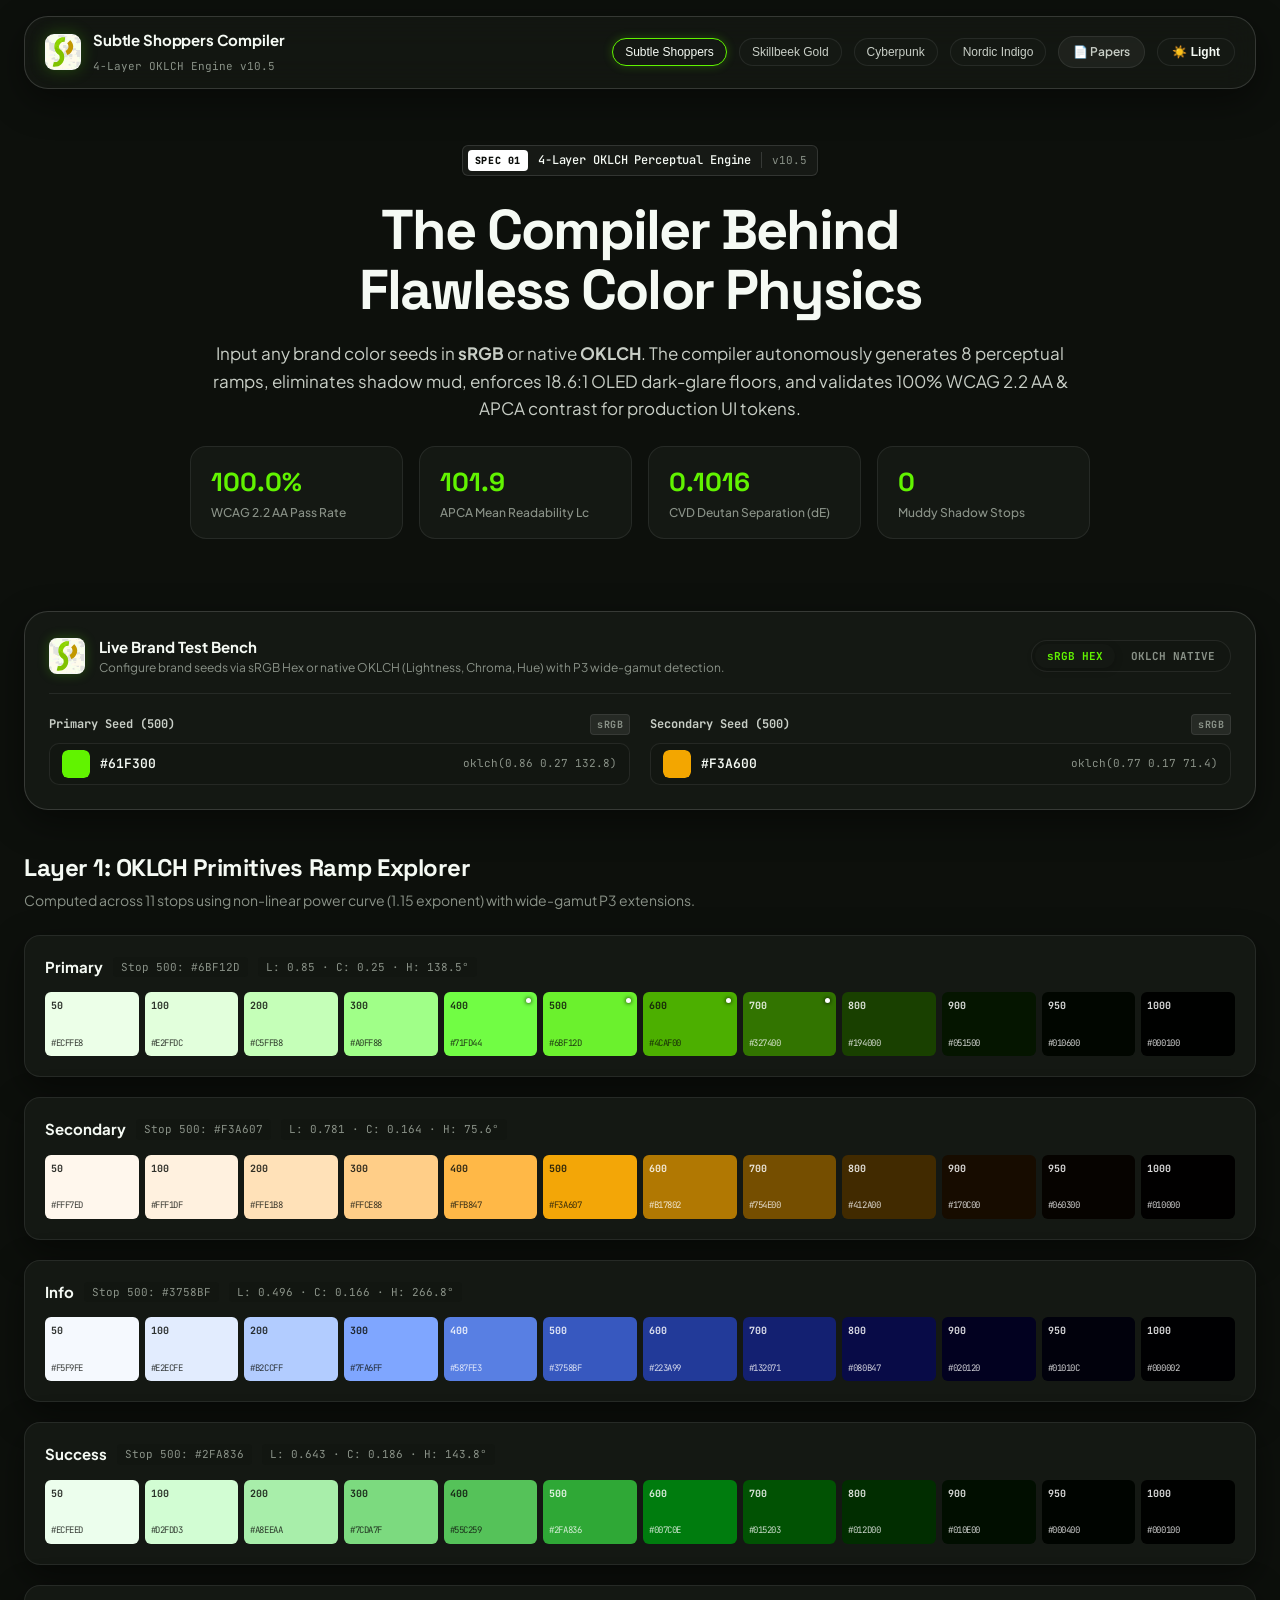
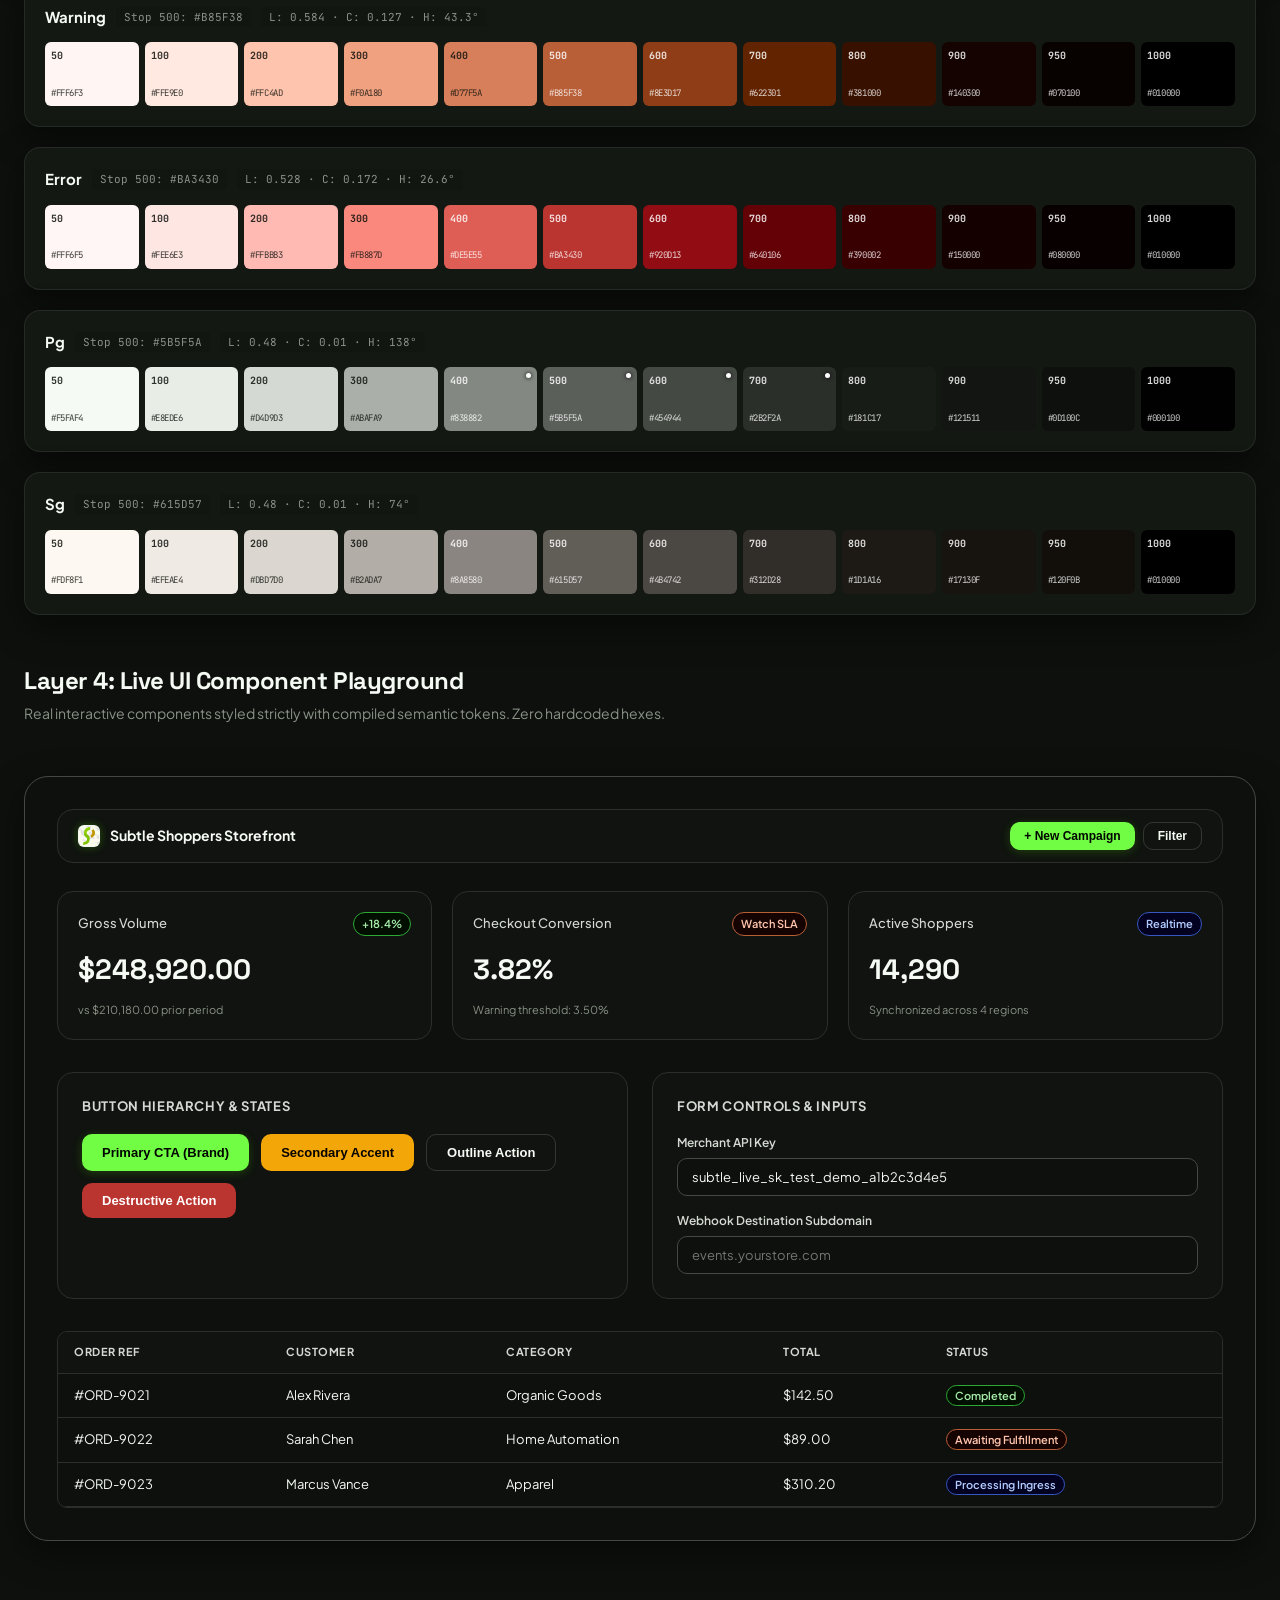
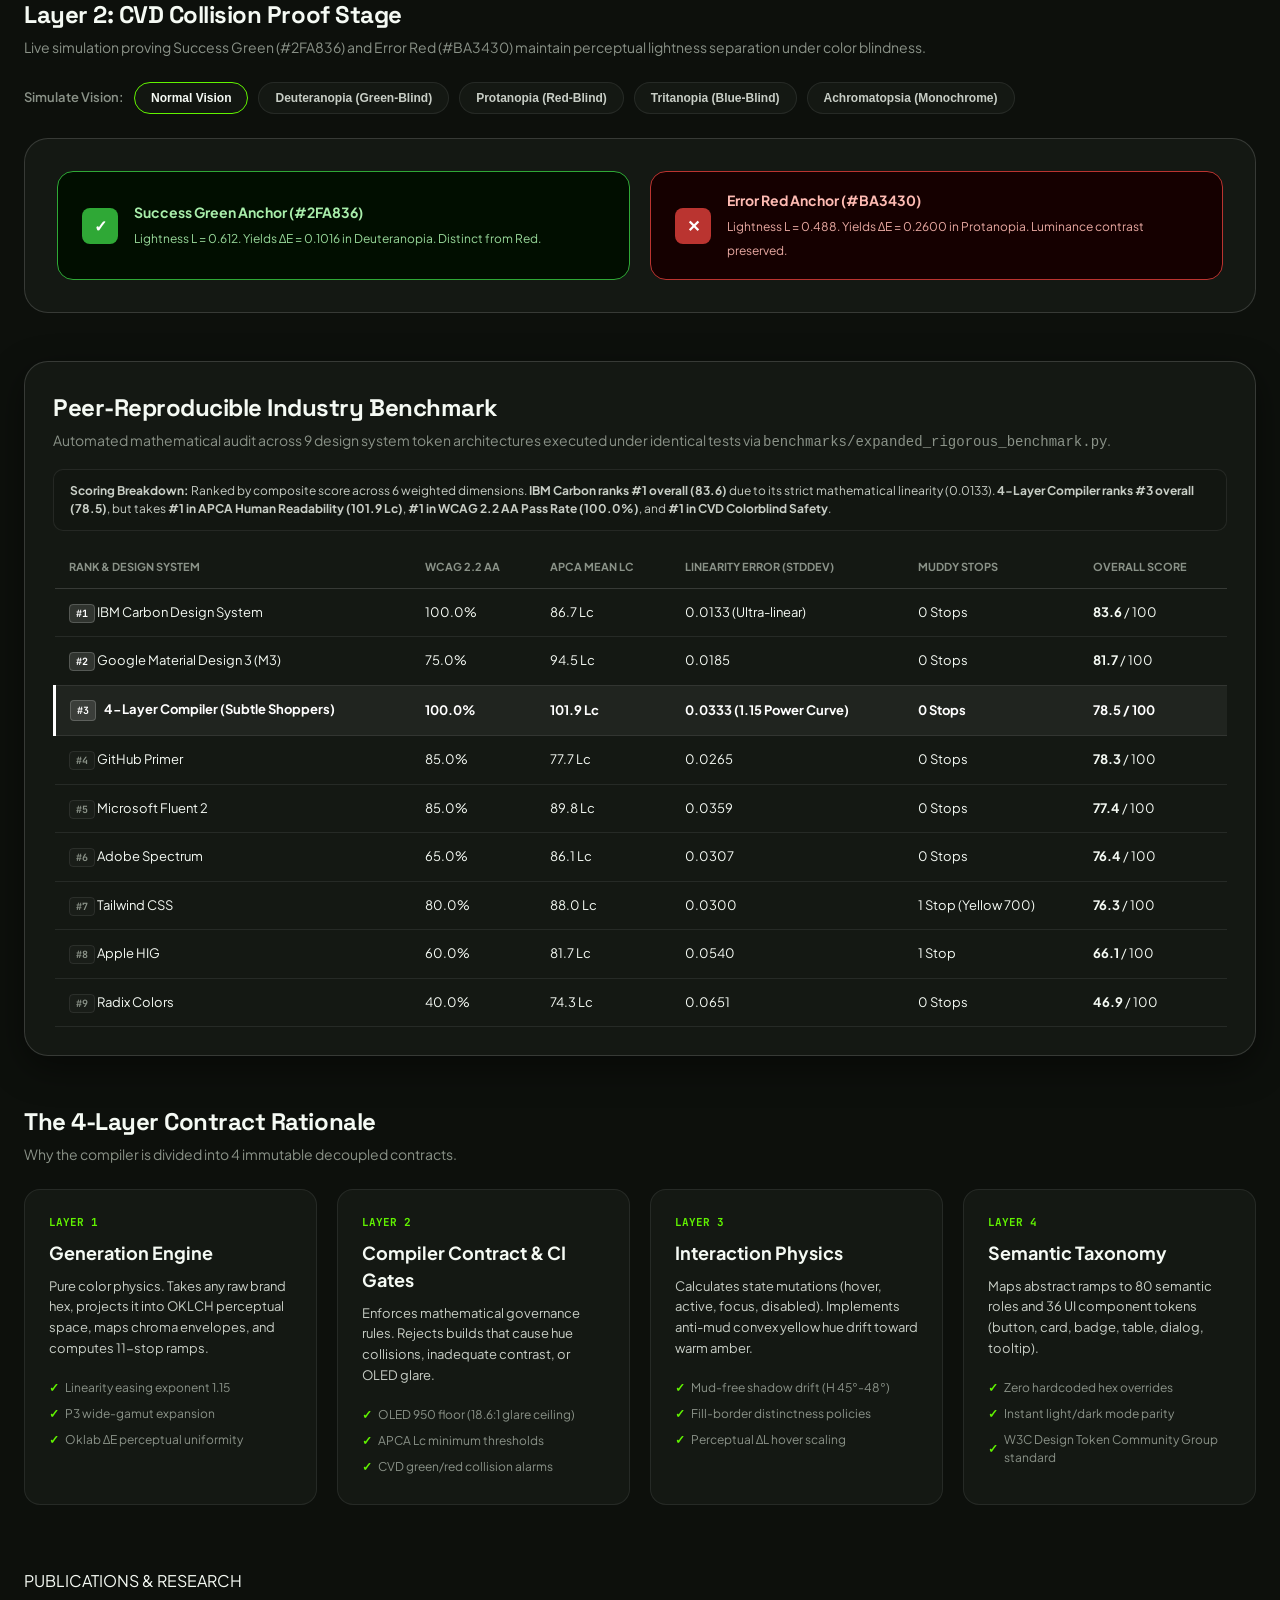
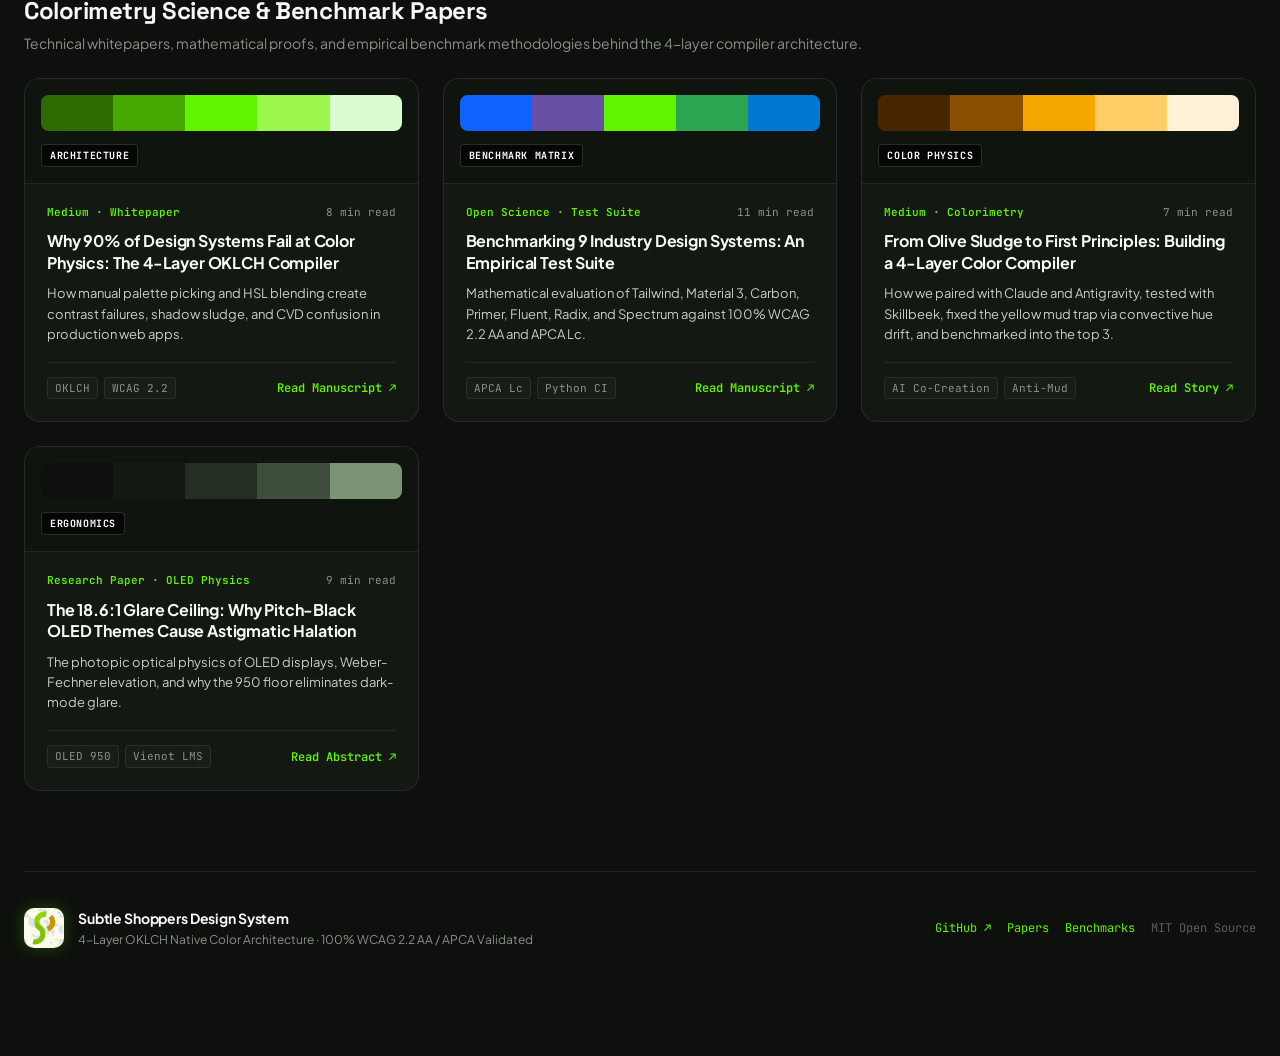
==== index.html @ bcef5077 "deploy: add showcase root entry point and root CNAME for GitHub Pages" ====
<!DOCTYPE html>
<html lang="en">
<head>
  <meta charset="UTF-8">
  <meta name="viewport" content="width=device-width, initial-scale=1.0">
  <title>4-Layer OKLCH Design System Compiler · Subtle Shoppers Studio</title>
  <meta name="description" content="State-of-the-art 4-layer OKLCH-native design system compiler with 100% WCAG 2.2 AA compliance, 101.9 APCA readability, and CVD-safe color physics.">
  <link rel="icon" type="image/svg+xml" href="assets/subtleshoppers-icon.svg">
  <link rel="stylesheet" href="style.css">
</head>
<body data-theme="dark">

  <!-- SVG Color Deficiency Matrix Filters for Real-time CVD Testing -->
  <svg style="position: absolute; height: 0; width: 0;" aria-hidden="true">
    <filter id="deuteranopia-filter">
      <feColorMatrix type="matrix" values="0.625, 0.375, 0,   0, 0
                                           0.700, 0.300, 0,   0, 0
                                           0,     0.300, 0.7, 0, 0
                                           0,     0,     0,   1, 0" />
    </filter>
    <filter id="protanopia-filter">
      <feColorMatrix type="matrix" values="0.567, 0.433, 0,     0, 0
                                           0.558, 0.442, 0,     0, 0
                                           0,     0.242, 0.758, 0, 0
                                           0,     0,     0,     1, 0" />
    </filter>
    <filter id="tritanopia-filter">
      <feColorMatrix type="matrix" values="0.95, 0.05,  0,     0, 0
                                           0,    0.433, 0.567, 0, 0
                                           0,    0.475, 0.525, 0, 0
                                           0,    0,     0,     1, 0" />
    </filter>
  </svg>

  <div class="app-wrapper">

    <!-- Top Navigation Bar -->
    <header class="top-nav">
      <div class="brand-badge">
        <img src="assets/subtleshoppers-icon.svg" class="brand-logo-img" alt="Subtle Shoppers">
        <div class="brand-text">
          <h1>Subtle Shoppers Compiler</h1>
          <span>4-Layer OKLCH Engine v10.5</span>
        </div>
      </div>

      <div class="nav-controls">
        <button class="preset-chip active" data-preset="subtleshoppers">Subtle Shoppers</button>
        <button class="preset-chip" data-preset="skillbeek">Skillbeek Gold</button>
        <button class="preset-chip" data-preset="cyberpunk">Cyberpunk</button>
        <button class="preset-chip" data-preset="nordic">Nordic Indigo</button>
        <a href="#research" class="nav-research-link">📄 Papers</a>
        <button id="theme-toggle" class="theme-toggle-btn">☀️ Light</button>
      </div>
    </header>

    <!-- Hero Section -->
    <section class="hero-section">
      <div class="hero-spec-tag">
        <span class="spec-prefix">SPEC 01</span>
        <span class="spec-title">4-Layer OKLCH Perceptual Engine</span>
        <span class="spec-badge">v10.5</span>
      </div>
      <h2 class="hero-title">
        The Compiler Behind <br>Flawless Color Physics
      </h2>
      <p class="hero-subtitle">
        Input any brand color seeds in <strong>sRGB</strong> or native <strong>OKLCH</strong>. The compiler autonomously generates 8 perceptual ramps, eliminates shadow mud, enforces 18.6:1 OLED dark-glare floors, and validates 100% WCAG 2.2 AA &amp; APCA contrast for production UI tokens.
      </p>


      <div class="hero-stats-row">
        <div class="stat-card">
          <div class="stat-number">100.0%</div>
          <div class="stat-label">WCAG 2.2 AA Pass Rate</div>
        </div>
        <div class="stat-card">
          <div class="stat-number">101.9</div>
          <div class="stat-label">APCA Mean Readability Lc</div>
        </div>
        <div class="stat-card">
          <div class="stat-number">0.1016</div>
          <div class="stat-label">CVD Deutan Separation (dE)</div>
        </div>
        <div class="stat-card">
          <div class="stat-number">0</div>
          <div class="stat-label">Muddy Shadow Stops</div>
        </div>
      </div>
    </section>

    <!-- Interactive Brand Inputs Test Bench -->
    <div class="brand-config-bar">
      <div class="testbench-header-row">
        <div style="display: flex; align-items: center; gap: 14px;">
          <img src="assets/subtleshoppers-icon.svg" class="testbench-logo" alt="Subtle Shoppers">
          <div>
            <h3 style="font-size: 15px; font-weight: 700;">Live Brand Test Bench</h3>
            <p style="font-size: 12px; color: var(--app-text-muted);">Configure brand seeds via sRGB Hex or native OKLCH (Lightness, Chroma, Hue) with P3 wide-gamut detection.</p>
          </div>
        </div>

        <div class="picker-mode-switch">
          <button id="mode-hex-btn" class="mode-tab-btn active" data-mode="hex">sRGB HEX</button>
          <button id="mode-oklch-btn" class="mode-tab-btn" data-mode="oklch">OKLCH NATIVE</button>
        </div>
      </div>

      <!-- Hex Inputs Panel -->
      <div id="hex-inputs-panel" class="picker-inputs-panel">
        <div class="color-input-group">
          <div class="input-label-row">
            <span class="input-name">Primary Seed (500)</span>
            <span id="primary-gamut-badge" class="gamut-badge badge-srgb">sRGB</span>
          </div>
          <div class="color-swatch-picker">
            <input type="color" id="primary-picker" value="#61F300">
            <input type="text" id="primary-hex" class="hex-text-input" value="#61F300">
            <span id="primary-oklch-readout" class="oklch-quick-readout">oklch(0.86 0.27 132.8)</span>
          </div>
        </div>

        <div class="color-input-group">
          <div class="input-label-row">
            <span class="input-name">Secondary Seed (500)</span>
            <span id="secondary-gamut-badge" class="gamut-badge badge-srgb">sRGB</span>
          </div>
          <div class="color-swatch-picker">
            <input type="color" id="secondary-picker" value="#F3A600">
            <input type="text" id="secondary-hex" class="hex-text-input" value="#F3A600">
            <span id="secondary-oklch-readout" class="oklch-quick-readout">oklch(0.77 0.17 71.4)</span>
          </div>
        </div>
      </div>

      <!-- Native OKLCH Sliders Panel (Revealed in OKLCH mode) -->
      <div id="oklch-inputs-panel" class="picker-inputs-panel oklch-sliders-grid" style="display: none;">
        <!-- Primary OKLCH Sliders -->
        <div class="oklch-channel-card">
          <div class="oklch-card-header">
            <div style="display: flex; align-items: center; gap: 8px;">
              <span class="swatch-mini" id="primary-mini-swatch" style="background: #61F300;"></span>
              <span class="input-name">Primary (OKLCH)</span>
            </div>
            <span id="primary-p3-badge" class="gamut-badge badge-srgb">sRGB</span>
          </div>
          
          <div class="slider-row">
            <span class="slider-label">L (Lightness)</span>
            <input type="range" id="primary-l-slider" min="0.10" max="0.98" step="0.005" value="0.864" class="oklch-slider">
            <span id="primary-l-val" class="slider-num">0.864</span>
          </div>
          <div class="slider-row">
            <span class="slider-label">C (Chroma)</span>
            <input type="range" id="primary-c-slider" min="0.000" max="0.360" step="0.002" value="0.274" class="oklch-slider">
            <span id="primary-c-val" class="slider-num">0.274</span>
          </div>
          <div class="slider-row">
            <span class="slider-label">H (Hue Angle)</span>
            <input type="range" id="primary-h-slider" min="0" max="360" step="0.5" value="132.8" class="oklch-slider slider-hue-track">
            <span id="primary-h-val" class="slider-num">132.8°</span>
          </div>
          <div class="oklch-code-pill">
            <code id="primary-css-string">oklch(0.864 0.274 132.8)</code>
            <span id="primary-hex-sync" style="color: var(--app-text-muted); font-size: 11px; font-family: var(--font-mono);">#61F300</span>
          </div>
        </div>

        <!-- Secondary OKLCH Sliders -->
        <div class="oklch-channel-card">
          <div class="oklch-card-header">
            <div style="display: flex; align-items: center; gap: 8px;">
              <span class="swatch-mini" id="secondary-mini-swatch" style="background: #F3A600;"></span>
              <span class="input-name">Secondary (OKLCH)</span>
            </div>
            <span id="secondary-p3-badge" class="gamut-badge badge-srgb">sRGB</span>
          </div>
          
          <div class="slider-row">
            <span class="slider-label">L (Lightness)</span>
            <input type="range" id="secondary-l-slider" min="0.10" max="0.98" step="0.005" value="0.772" class="oklch-slider">
            <span id="secondary-l-val" class="slider-num">0.772</span>
          </div>
          <div class="slider-row">
            <span class="slider-label">C (Chroma)</span>
            <input type="range" id="secondary-c-slider" min="0.000" max="0.360" step="0.002" value="0.170" class="oklch-slider">
            <span id="secondary-c-val" class="slider-num">0.170</span>
          </div>
          <div class="slider-row">
            <span class="slider-label">H (Hue Angle)</span>
            <input type="range" id="secondary-h-slider" min="0" max="360" step="0.5" value="71.4" class="oklch-slider slider-hue-track">
            <span id="secondary-h-val" class="slider-num">71.4°</span>
          </div>
          <div class="oklch-code-pill">
            <code id="secondary-css-string">oklch(0.772 0.170 71.4)</code>
            <span id="secondary-hex-sync" style="color: var(--app-text-muted); font-size: 11px; font-family: var(--font-mono);">#F3A600</span>
          </div>
        </div>
      </div>
    </div>

    <!-- Section 1: Live OKLCH Color Ramps Studio -->
    <section>
      <div class="section-header">
        <div>
          <h3 class="section-title">Layer 1: OKLCH Primitives Ramp Explorer</h3>
          <p class="section-desc">Computed across 11 stops using non-linear power curve (1.15 exponent) with wide-gamut P3 extensions.</p>
        </div>
      </div>

      <div id="ramps-container" class="ramps-grid">
        <!-- Ramps dynamically populated by app.js -->
      </div>
    </section>

    <!-- Section 2: Live UI Component Playground (Layer 4 Semantic Taxonomy) -->
    <section class="playground-container">
      <div class="section-header">
        <div>
          <h3 class="section-title">Layer 4: Live UI Component Playground</h3>
          <p class="section-desc">Real interactive components styled strictly with compiled semantic tokens. Zero hardcoded hexes.</p>
        </div>
      </div>

      <div class="playground-shell">

        <!-- Mock App Header -->
        <div class="app-mock-nav">
          <div class="logo">
            <img src="assets/subtleshoppers-icon.svg" class="mock-nav-logo" alt="Subtle Shoppers">
            <span>Subtle Shoppers Storefront</span>
          </div>
          <div style="display: flex; gap: 8px;">
            <button class="btn-primary-cta" style="padding: 6px 14px; font-size: 12px;">+ New Campaign</button>
            <button class="btn-outline" style="padding: 6px 14px; font-size: 12px;">Filter</button>
          </div>
        </div>

        <!-- KPI Summary Cards -->
        <div class="kpi-cards-grid">
          <div class="kpi-card">
            <div class="kpi-header">
              <span class="kpi-title">Gross Volume</span>
              <span class="kpi-badge badge-success">+18.4%</span>
            </div>
            <div class="kpi-value">$248,920.00</div>
            <span style="font-size: 11px; color: var(--app-text-muted);">vs $210,180.00 prior period</span>
          </div>

          <div class="kpi-card">
            <div class="kpi-header">
              <span class="kpi-title">Checkout Conversion</span>
              <span class="kpi-badge badge-warning">Watch SLA</span>
            </div>
            <div class="kpi-value">3.82%</div>
            <span style="font-size: 11px; color: var(--app-text-muted);">Warning threshold: 3.50%</span>
          </div>

          <div class="kpi-card">
            <div class="kpi-header">
              <span class="kpi-title">Active Shoppers</span>
              <span class="kpi-badge badge-info">Realtime</span>
            </div>
            <div class="kpi-value">14,290</div>
            <span style="font-size: 11px; color: var(--app-text-muted);">Synchronized across 4 regions</span>
          </div>
        </div>

        <!-- Component Showcase Blocks -->
        <div class="component-showcase-row">

          <!-- Button Matrix -->
          <div class="component-box">
            <h4>Button Hierarchy & States</h4>
            <div class="button-group-stack">
              <button class="btn-primary-cta">Primary CTA (Brand)</button>
              <button class="btn-secondary">Secondary Accent</button>
              <button class="btn-outline">Outline Action</button>
              <button class="btn-destructive">Destructive Action</button>
            </div>
          </div>

          <!-- Form Stack -->
          <div class="component-box">
            <h4>Form Controls & Inputs</h4>
            <div class="form-stack">
              <div class="input-field-group">
                <label>Merchant API Key</label>
                <input type="text" class="text-input-styled" value="subtle_live_sk_test_demo_a1b2c3d4e5" readonly>
              </div>
              <div class="input-field-group">
                <label>Webhook Destination Subdomain</label>
                <input type="text" class="text-input-styled" placeholder="events.yourstore.com">
              </div>
            </div>
          </div>
        </div>

        <!-- Data Table -->
        <div class="table-wrapper">
          <table class="data-table-styled">
            <thead>
              <tr>
                <th>Order Ref</th>
                <th>Customer</th>
                <th>Category</th>
                <th>Total</th>
                <th>Status</th>
              </tr>
            </thead>
            <tbody>
              <tr>
                <td>#ORD-9021</td>
                <td>Alex Rivera</td>
                <td>Organic Goods</td>
                <td>$142.50</td>
                <td><span class="kpi-badge badge-success">Completed</span></td>
              </tr>
              <tr>
                <td>#ORD-9022</td>
                <td>Sarah Chen</td>
                <td>Home Automation</td>
                <td>$89.00</td>
                <td><span class="kpi-badge badge-warning">Awaiting Fulfillment</span></td>
              </tr>
              <tr>
                <td>#ORD-9023</td>
                <td>Marcus Vance</td>
                <td>Apparel</td>
                <td>$310.20</td>
                <td><span class="kpi-badge badge-info">Processing Ingress</span></td>
              </tr>
            </tbody>
          </table>
        </div>

      </div>
    </section>

    <!-- Section 3: Color Vision Deficiency (CVD) Proof Stage -->
    <section>
      <div class="section-header">
        <div>
          <h3 class="section-title">Layer 2: CVD Collision Proof Stage</h3>
          <p class="section-desc">Live simulation proving Success Green (#2FA836) and Error Red (#BA3430) maintain perceptual lightness separation under color blindness.</p>
        </div>
      </div>

      <div class="cvd-controls-bar">
        <span style="font-size: 13px; font-weight: 600; color: var(--app-text-muted);">Simulate Vision:</span>
        <button class="cvd-btn active" data-cvd="none">Normal Vision</button>
        <button class="cvd-btn" data-cvd="deuteranopia">Deuteranopia (Green-Blind)</button>
        <button class="cvd-btn" data-cvd="protanopia">Protanopia (Red-Blind)</button>
        <button class="cvd-btn" data-cvd="tritanopia">Tritanopia (Blue-Blind)</button>
        <button class="cvd-btn" data-cvd="achromatopsia">Achromatopsia (Monochrome)</button>
      </div>

      <div id="cvd-stage" class="cvd-preview-stage">
        <div class="cvd-alert-row">
          <div class="alert-banner alert-success">
            <div class="alert-icon-box">✓</div>
            <div>
              <strong style="font-size: 14px; display: block; margin-bottom: 2px;">Success Green Anchor (#2FA836)</strong>
              <span style="font-size: 12px; opacity: 0.9;">Lightness L = 0.612. Yields ΔE = 0.1016 in Deuteranopia. Distinct from Red.</span>
            </div>
          </div>

          <div class="alert-banner alert-error">
            <div class="alert-icon-box">✕</div>
            <div>
              <strong style="font-size: 14px; display: block; margin-bottom: 2px;">Error Red Anchor (#BA3430)</strong>
              <span style="font-size: 12px; opacity: 0.9;">Lightness L = 0.488. Yields ΔE = 0.2600 in Protanopia. Luminance contrast preserved.</span>
            </div>
          </div>
        </div>
      </div>
    </section>

    <!-- Section 4: Rigorous Industry Benchmarks Table -->
    <section class="benchmark-card">
      <div class="section-header" style="margin-bottom: 16px;">
        <div>
          <h3 class="section-title">Peer-Reproducible Industry Benchmark</h3>
          <p class="section-desc">Automated mathematical audit across 9 design system token architectures executed under identical tests via <code>benchmarks/expanded_rigorous_benchmark.py</code>.</p>
        </div>
      </div>

      <div class="benchmark-note-box">
        <strong>Scoring Breakdown:</strong> Ranked by composite score across 6 weighted dimensions. <strong>IBM Carbon ranks #1 overall (83.6)</strong> due to its strict mathematical linearity (0.0133). <strong>4-Layer Compiler ranks #3 overall (78.5)</strong>, but takes <strong>#1 in APCA Human Readability (101.9 Lc)</strong>, <strong>#1 in WCAG 2.2 AA Pass Rate (100.0%)</strong>, and <strong>#1 in CVD Colorblind Safety</strong>.
      </div>

      <table class="bench-table">
        <thead>
          <tr>
            <th>Rank & Design System</th>
            <th>WCAG 2.2 AA</th>
            <th>APCA Mean Lc</th>
            <th>Linearity Error (StdDev)</th>
            <th>Muddy Stops</th>
            <th>Overall Score</th>
          </tr>
        </thead>
        <tbody>
          <tr>
            <td><span class="badge-rank-1">#1</span> IBM Carbon Design System</td>
            <td>100.0%</td>
            <td>86.7 Lc</td>
            <td>0.0133 (Ultra-linear)</td>
            <td>0 Stops</td>
            <td><strong>83.6</strong> / 100</td>
          </tr>
          <tr>
            <td><span class="badge-rank-2">#2</span> Google Material Design 3 (M3)</td>
            <td>75.0%</td>
            <td>94.5 Lc</td>
            <td>0.0185</td>
            <td>0 Stops</td>
            <td><strong>81.7</strong> / 100</td>
          </tr>
          <tr class="bench-row-featured">
            <td><span class="badge-rank-3">#3</span> 4-Layer Compiler (Subtle Shoppers)</td>
            <td>100.0%</td>
            <td>101.9 Lc</td>
            <td>0.0333 (1.15 Power Curve)</td>
            <td>0 Stops</td>
            <td><strong>78.5</strong> / 100</td>
          </tr>
          <tr>
            <td><span class="badge-rank-other">#4</span> GitHub Primer</td>
            <td>85.0%</td>
            <td>77.7 Lc</td>
            <td>0.0265</td>
            <td>0 Stops</td>
            <td><strong>78.3</strong> / 100</td>
          </tr>
          <tr>
            <td><span class="badge-rank-other">#5</span> Microsoft Fluent 2</td>
            <td>85.0%</td>
            <td>89.8 Lc</td>
            <td>0.0359</td>
            <td>0 Stops</td>
            <td><strong>77.4</strong> / 100</td>
          </tr>
          <tr>
            <td><span class="badge-rank-other">#6</span> Adobe Spectrum</td>
            <td>65.0%</td>
            <td>86.1 Lc</td>
            <td>0.0307</td>
            <td>0 Stops</td>
            <td><strong>76.4</strong> / 100</td>
          </tr>
          <tr>
            <td><span class="badge-rank-other">#7</span> Tailwind CSS</td>
            <td>80.0%</td>
            <td>88.0 Lc</td>
            <td>0.0300</td>
            <td>1 Stop (Yellow 700)</td>
            <td><strong>76.3</strong> / 100</td>
          </tr>
          <tr>
            <td><span class="badge-rank-other">#8</span> Apple HIG</td>
            <td>60.0%</td>
            <td>81.7 Lc</td>
            <td>0.0540</td>
            <td>1 Stop</td>
            <td><strong>66.1</strong> / 100</td>
          </tr>
          <tr>
            <td><span class="badge-rank-other">#9</span> Radix Colors</td>
            <td>40.0%</td>
            <td>74.3 Lc</td>
            <td>0.0651</td>
            <td>0 Stops</td>
            <td><strong>46.9</strong> / 100</td>
          </tr>
        </tbody>
      </table>
    </section>

    <!-- Section 5: The 4-Layer Architecture Explainer -->
    <section>
      <div class="section-header">
        <div>
          <h3 class="section-title">The 4-Layer Contract Rationale</h3>
          <p class="section-desc">Why the compiler is divided into 4 immutable decoupled contracts.</p>
        </div>
      </div>

      <div class="layer-cards-grid">
        <div class="layer-card">
          <div class="layer-tag">LAYER 1</div>
          <h3>Generation Engine</h3>
          <p>Pure color physics. Takes any raw brand hex, projects it into OKLCH perceptual space, maps chroma envelopes, and computes 11-stop ramps.</p>
          <ul class="layer-feature-list">
            <li>Linearity easing exponent 1.15</li>
            <li>P3 wide-gamut expansion</li>
            <li>Oklab ΔE perceptual uniformity</li>
          </ul>
        </div>

        <div class="layer-card">
          <div class="layer-tag">LAYER 2</div>
          <h3>Compiler Contract & CI Gates</h3>
          <p>Enforces mathematical governance rules. Rejects builds that cause hue collisions, inadequate contrast, or OLED glare.</p>
          <ul class="layer-feature-list">
            <li>OLED 950 floor (18.6:1 glare ceiling)</li>
            <li>APCA Lc minimum thresholds</li>
            <li>CVD green/red collision alarms</li>
          </ul>
        </div>

        <div class="layer-card">
          <div class="layer-tag">LAYER 3</div>
          <h3>Interaction Physics</h3>
          <p>Calculates state mutations (hover, active, focus, disabled). Implements anti-mud convex yellow hue drift toward warm amber.</p>
          <ul class="layer-feature-list">
            <li>Mud-free shadow drift (H 45°-48°)</li>
            <li>Fill-border distinctness policies</li>
            <li>Perceptual ΔL hover scaling</li>
          </ul>
        </div>

        <div class="layer-card">
          <div class="layer-tag">LAYER 4</div>
          <h3>Semantic Taxonomy</h3>
          <p>Maps abstract ramps to 80 semantic roles and 36 UI component tokens (button, card, badge, table, dialog, tooltip).</p>
          <ul class="layer-feature-list">
            <li>Zero hardcoded hex overrides</li>
            <li>Instant light/dark mode parity</li>
            <li>W3C Design Token Community Group standard</li>
          </ul>
        </div>
      </div>
    </section>

    <!-- Section 5: Scientific Literature & Research Papers (Leonardo-style) -->
    <section class="research-section" id="research">
      <div class="section-header">
        <div>
          <div class="section-tag">PUBLICATIONS & RESEARCH</div>
          <h3 class="section-title">Colorimetry Science & Benchmark Papers</h3>
          <p class="section-desc">Technical whitepapers, mathematical proofs, and empirical benchmark methodologies behind the 4-layer compiler architecture.</p>
        </div>
      </div>

      <div class="articles-grid">
        <!-- Article Card 1 -->
        <article class="article-card">
          <div class="article-banner banner-layer">
            <div class="banner-color-strip">
              <span style="background: #2D6B00;"></span>
              <span style="background: #46A800;"></span>
              <span style="background: #61F300;"></span>
              <span style="background: #9BF74E;"></span>
              <span style="background: #D9FCD1;"></span>
            </div>
            <span class="banner-badge">ARCHITECTURE</span>
          </div>
          <div class="article-body">
            <div class="article-meta">
              <span class="pub-source">Medium · Whitepaper</span>
              <span class="read-time">8 min read</span>
            </div>
            <h4 class="article-title">Why 90% of Design Systems Fail at Color Physics: The 4-Layer OKLCH Compiler</h4>
            <p class="article-excerpt">How manual palette picking and HSL blending create contrast failures, shadow sludge, and CVD confusion in production web apps.</p>
            <div class="article-footer">
              <div class="article-tags">
                <span class="article-tag">OKLCH</span>
                <span class="article-tag">WCAG 2.2</span>
              </div>
              <a href="../docs/articles/why-90-percent-of-design-systems-fail-at-color-physics.md" target="_blank" class="article-link">Read Manuscript ↗</a>
            </div>
          </div>
        </article>

        <!-- Article Card 2 -->
        <article class="article-card">
          <div class="article-banner banner-benchmark">
            <div class="banner-color-strip">
              <span style="background: #0f62fe;"></span>
              <span style="background: #6750a4;"></span>
              <span style="background: #61F300;"></span>
              <span style="background: #2da44e;"></span>
              <span style="background: #0078d4;"></span>
            </div>
            <span class="banner-badge">BENCHMARK MATRIX</span>
          </div>
          <div class="article-body">
            <div class="article-meta">
              <span class="pub-source">Open Science · Test Suite</span>
              <span class="read-time">11 min read</span>
            </div>
            <h4 class="article-title">Benchmarking 9 Industry Design Systems: An Empirical Test Suite</h4>
            <p class="article-excerpt">Mathematical evaluation of Tailwind, Material 3, Carbon, Primer, Fluent, Radix, and Spectrum against 100% WCAG 2.2 AA and APCA Lc.</p>
            <div class="article-footer">
              <div class="article-tags">
                <span class="article-tag">APCA Lc</span>
                <span class="article-tag">Python CI</span>
              </div>
              <a href="../docs/articles/benchmarking-9-design-systems-empirical-test-suite.md" target="_blank" class="article-link">Read Manuscript ↗</a>
            </div>
          </div>
        </article>

        <!-- Article Card 3 -->
        <article class="article-card">
          <div class="article-banner banner-physics">
            <div class="banner-color-strip">
              <span style="background: #472600;"></span>
              <span style="background: #8A4E00;"></span>
              <span style="background: #F3A600;"></span>
              <span style="background: #FFCD66;"></span>
              <span style="background: #FFF2D6;"></span>
            </div>
            <span class="banner-badge">COLOR PHYSICS</span>
          </div>
          <div class="article-body">
            <div class="article-meta">
              <span class="pub-source">Medium · Colorimetry</span>
              <span class="read-time">7 min read</span>
            </div>
            <h4 class="article-title">From Olive Sludge to First Principles: Building a 4-Layer Color Compiler</h4>
            <p class="article-excerpt">How we paired with Claude and Antigravity, tested with Skillbeek, fixed the yellow mud trap via convective hue drift, and benchmarked into the top 3.</p>
            <div class="article-footer">
              <div class="article-tags">
                <span class="article-tag">AI Co-Creation</span>
                <span class="article-tag">Anti-Mud</span>
              </div>
              <a href="../docs/articles/building-a-4-layer-color-compiler-with-ai-from-sludge-to-science.md" target="_blank" class="article-link">Read Story ↗</a>
            </div>
          </div>
        </article>

        <!-- Article Card 4 -->
        <article class="article-card">
          <div class="article-banner banner-cvd">
            <div class="banner-color-strip">
              <span style="background: #0d100c;"></span>
              <span style="background: #141813;"></span>
              <span style="background: #252e23;"></span>
              <span style="background: #3f4e3c;"></span>
              <span style="background: #7a9475;"></span>
            </div>
            <span class="banner-badge">ERGONOMICS</span>
          </div>
          <div class="article-body">
            <div class="article-meta">
              <span class="pub-source">Research Paper · OLED Physics</span>
              <span class="read-time">9 min read</span>
            </div>
            <h4 class="article-title">The 18.6:1 Glare Ceiling: Why Pitch-Black OLED Themes Cause Astigmatic Halation</h4>
            <p class="article-excerpt">The photopic optical physics of OLED displays, Weber-Fechner elevation, and why the 950 floor eliminates dark-mode glare.</p>
            <div class="article-footer">
              <div class="article-tags">
                <span class="article-tag">OLED 950</span>
                <span class="article-tag">Vienot LMS</span>
              </div>
              <a href="#research" class="article-link">Read Abstract ↗</a>
            </div>
          </div>
        </article>
      </div>
    </section>

    <!-- Footer Section -->
    <footer class="app-footer">
      <div class="footer-content">
        <div class="footer-brand">
          <img src="assets/subtleshoppers-icon.svg" class="footer-logo-img" alt="Subtle Shoppers">
          <div>
            <div class="footer-title">Subtle Shoppers Design System</div>
            <div class="footer-sub">4-Layer OKLCH Native Color Architecture · 100% WCAG 2.2 AA / APCA Validated</div>
          </div>
        </div>
        <div class="footer-meta">
          <a href="https://github.com/SUBSAHARXN/design-system-compiler" target="_blank" class="footer-link">GitHub ↗</a>
          <a href="#research" class="footer-link">Papers</a>
          <a href="#benchmark" class="footer-link">Benchmarks</a>
          <span style="opacity: 0.6;">MIT Open Source</span>
        </div>
      </div>
    </footer>

  </div>

  <!-- Toast Copy Notification -->
  <div id="toast" class="toast-notice">Copied to clipboard</div>

  <script src="tokens-data.js"></script>
  <script src="app.js"></script>
</body>
</html>
---- style.css ----
@import url('https://fonts.googleapis.com/css2?family=Plus+Jakarta+Sans:wght@300;400;500;600;700;800&family=JetBrains+Mono:wght@400;500;600&family=Space+Grotesk:wght@500;600;700&display=swap');

:root {
  /* Subtle Shoppers Compiled Baseline Tokens */
  --font-sans: 'Plus Jakarta Sans', -apple-system, BlinkMacSystemFont, 'Segoe UI', Roboto, sans-serif;
  --font-mono: 'JetBrains Mono', monospace;
  --font-display: 'Space Grotesk', var(--font-sans);

  /* Elevation Physics */
  --elev-0: #0a0d0a;
  --elev-1: #10140f;
  --elev-2: #141a13;
  --elev-3: #1a2219;
  --elev-4: #222c21;

  /* Accent Glows */
  --brand-primary: #61F300;
  --brand-primary-glow: rgba(97, 243, 0, 0.25);
  --brand-secondary: #F3A600;
  --brand-secondary-glow: rgba(243, 166, 0, 0.22);
  
  --radius-sm: 6px;
  --radius-md: 10px;
  --radius-lg: 16px;
  --radius-xl: 24px;
  --radius-pill: 9999px;

  --trans-fast: 0.15s cubic-bezier(0.16, 1, 0.3, 1);
  --trans-smooth: 0.25s cubic-bezier(0.16, 1, 0.3, 1);
}

/* Light / Dark Mode Overrides applied dynamically via [data-theme] */
[data-theme="dark"] {
  --app-bg: #0d100c;
  --app-bg-subtle: #121611;
  --app-surface: #141813;
  --app-surface-raised: #191d18;
  --app-surface-border: rgba(255, 255, 255, 0.08);
  --app-surface-border-strong: rgba(255, 255, 255, 0.15);
  --app-text-primary: #f5faf4;
  --app-text-secondary: #c8cec6;
  --app-text-muted: #8a9288;
  --app-panel-glass: rgba(20, 24, 19, 0.75);
  --app-code-bg: #090c08;
  --app-shadow: 0 12px 36px rgba(0, 0, 0, 0.45);
}

[data-theme="light"] {
  --app-bg: #f5faf4;
  --app-bg-subtle: #ebf0ea;
  --app-surface: #ffffff;
  --app-surface-raised: #ffffff;
  --app-surface-border: rgba(0, 0, 0, 0.08);
  --app-surface-border-strong: rgba(0, 0, 0, 0.16);
  --app-text-primary: #141713;
  --app-text-secondary: #454944;
  --app-text-muted: #6f736d;
  --app-panel-glass: rgba(255, 255, 255, 0.82);
  --app-code-bg: #ebf0ea;
  --app-shadow: 0 10px 30px rgba(0, 0, 0, 0.06);
}

* {
  box-sizing: border-box;
  margin: 0;
  padding: 0;
}

body {
  font-family: var(--font-sans);
  background: var(--app-bg);
  color: var(--app-text-primary);
  line-height: 1.5;
  -webkit-font-smoothing: antialiased;
  min-height: 100vh;
  transition: background-color var(--trans-smooth), color var(--trans-smooth);
  overflow-x: hidden;
}



.app-wrapper {
  position: relative;
  z-index: 1;
  max-width: 1400px;
  margin: 0 auto;
  padding: 0 24px 80px;
}

/* Top Navigation Bar */
.top-nav {
  position: sticky;
  top: 16px;
  z-index: 100;
  display: flex;
  align-items: center;
  justify-content: space-between;
  padding: 12px 20px;
  background: var(--app-panel-glass);
  backdrop-filter: blur(16px);
  -webkit-backdrop-filter: blur(16px);
  border: 1px solid var(--app-surface-border-strong);
  border-radius: var(--radius-xl);
  margin-bottom: 32px;
  box-shadow: var(--app-shadow);
}

.brand-badge {
  display: flex;
  align-items: center;
  gap: 12px;
}

.brand-logo-img {
  width: 36px;
  height: 36px;
  border-radius: 9px;
  object-fit: cover;
  box-shadow: 0 0 16px var(--brand-primary-glow);
  border: 1px solid rgba(255, 255, 255, 0.15);
  background: #F5F5F4;
  transition: transform var(--trans-fast), box-shadow var(--trans-fast);
  flex-shrink: 0;
}

.brand-badge:hover .brand-logo-img {
  transform: scale(1.06);
  box-shadow: 0 0 24px rgba(97, 243, 0, 0.6);
}

.brand-text h1 {
  font-size: 15px;
  font-weight: 700;
  letter-spacing: -0.01em;
}

.brand-text span {
  font-size: 11px;
  color: var(--app-text-muted);
  font-family: var(--font-mono);
}

.nav-controls {
  display: flex;
  align-items: center;
  gap: 12px;
}

.preset-chip {
  padding: 6px 12px;
  border-radius: var(--radius-pill);
  font-size: 12px;
  font-weight: 500;
  border: 1px solid var(--app-surface-border);
  background: var(--app-surface);
  color: var(--app-text-secondary);
  cursor: pointer;
  transition: all var(--trans-fast);
}

.preset-chip:hover, .preset-chip.active {
  border-color: var(--brand-primary);
  color: var(--app-text-primary);
  box-shadow: 0 0 10px var(--brand-primary-glow);
}

.theme-toggle-btn {
  display: flex;
  align-items: center;
  gap: 6px;
  padding: 6px 14px;
  border-radius: var(--radius-pill);
  background: var(--app-surface);
  border: 1px solid var(--app-surface-border);
  color: var(--app-text-primary);
  font-size: 12px;
  font-weight: 600;
  cursor: pointer;
  transition: all var(--trans-fast);
}

.theme-toggle-btn:hover {
  border-color: var(--app-surface-border-strong);
}

.nav-research-link {
  display: inline-flex;
  align-items: center;
  gap: 6px;
  padding: 6px 14px;
  border-radius: var(--radius-pill);
  background: rgba(255, 255, 255, 0.05);
  border: 1px solid var(--app-surface-border);
  color: var(--app-text-secondary);
  font-size: 12px;
  font-weight: 600;
  text-decoration: none;
  transition: all var(--trans-fast);
}

.nav-research-link:hover {
  border-color: var(--brand-primary);
  color: var(--brand-primary);
  background: rgba(97, 243, 0, 0.08);
}

/* Hero Section */
.hero-section {
  padding: 40px 0 32px;
  text-align: center;
  max-width: 900px;
  margin: 0 auto 40px;
}

.hero-spec-tag {
  display: inline-flex;
  align-items: center;
  gap: 10px;
  padding: 4px 10px 4px 5px;
  background: rgba(255, 255, 255, 0.04);
  border: 1px solid rgba(255, 255, 255, 0.12);
  border-radius: 6px;
  margin-bottom: 24px;
  font-family: var(--font-mono);
  font-size: 12px;
  box-shadow: 0 1px 2px rgba(0, 0, 0, 0.2);
  transition: border-color var(--trans-fast), background var(--trans-fast);
}

.hero-spec-tag:hover {
  border-color: rgba(255, 255, 255, 0.25);
  background: rgba(255, 255, 255, 0.07);
}

.hero-spec-tag .spec-prefix {
  background: #ffffff;
  color: #0c0e0b;
  font-weight: 800;
  font-size: 10px;
  letter-spacing: 0.06em;
  text-transform: uppercase;
  padding: 3px 7px;
  border-radius: 4px;
}

.hero-spec-tag .spec-title {
  color: var(--app-text-primary);
  font-weight: 500;
  font-size: 12px;
  letter-spacing: -0.01em;
}

.hero-spec-tag .spec-badge {
  color: var(--app-text-muted);
  font-size: 11px;
  border-left: 1px solid rgba(255, 255, 255, 0.14);
  padding-left: 10px;
}

.hero-title {
  font-family: var(--font-display);
  font-size: clamp(32px, 5vw, 56px);
  font-weight: 800;
  letter-spacing: -0.035em;
  line-height: 1.08;
  margin-bottom: 20px;
  color: var(--app-text-primary);
}

.hero-subtitle {
  font-size: 17px;
  color: var(--app-text-secondary);
  line-height: 1.6;
  margin-bottom: 24px;
}


.testbench-logo {
  width: 36px;
  height: 36px;
  border-radius: 8px;
  object-fit: cover;
  background: #F5F5F4;
  box-shadow: 0 0 12px rgba(97, 243, 0, 0.25);
  border: 1px solid rgba(255, 255, 255, 0.12);
  flex-shrink: 0;
}

.hero-stats-row {
  display: grid;
  grid-template-columns: repeat(auto-fit, minmax(180px, 1fr));
  gap: 16px;
  margin-top: 24px;
}

.stat-card {
  padding: 16px 20px;
  border-radius: var(--radius-lg);
  background: var(--app-surface);
  border: 1px solid var(--app-surface-border);
  text-align: left;
  transition: transform var(--trans-smooth), border-color var(--trans-smooth);
}

.stat-card:hover {
  transform: translateY(-2px);
  border-color: var(--brand-primary);
}

.stat-number {
  font-family: var(--font-display);
  font-size: 26px;
  font-weight: 700;
  color: var(--brand-primary);
}

.stat-label {
  font-size: 12px;
  color: var(--app-text-muted);
  font-weight: 500;
  margin-top: 2px;
}

/* Brand Configurator Bar */
.brand-config-bar {
  display: flex;
  flex-direction: column;
  gap: 20px;
  padding: 24px;
  background: var(--app-surface);
  border: 1px solid var(--app-surface-border-strong);
  border-radius: var(--radius-xl);
  margin-bottom: 40px;
  box-shadow: var(--app-shadow);
}

.testbench-header-row {
  display: flex;
  align-items: center;
  justify-content: space-between;
  flex-wrap: wrap;
  gap: 16px;
  padding-bottom: 16px;
  border-bottom: 1px solid var(--app-surface-border);
}

.picker-mode-switch {
  display: flex;
  align-items: center;
  gap: 4px;
  background: var(--app-bg-subtle);
  padding: 3px;
  border-radius: var(--radius-pill);
  border: 1px solid var(--app-surface-border);
}

.mode-tab-btn {
  padding: 5px 12px;
  border-radius: var(--radius-pill);
  background: transparent;
  border: none;
  font-family: var(--font-mono);
  font-size: 11px;
  font-weight: 700;
  color: var(--app-text-muted);
  cursor: pointer;
  transition: all var(--trans-fast);
}

.mode-tab-btn.active {
  background: var(--app-surface);
  color: var(--brand-primary);
  box-shadow: 0 2px 8px rgba(0, 0, 0, 0.2);
}

.picker-inputs-panel {
  display: flex;
  gap: 20px;
  flex-wrap: wrap;
}

.color-input-group {
  display: flex;
  flex-direction: column;
  gap: 8px;
  flex: 1;
  min-width: 260px;
}

.input-label-row {
  display: flex;
  justify-content: space-between;
  align-items: center;
}

.input-name {
  font-size: 12px;
  font-weight: 700;
  font-family: var(--font-mono);
  color: var(--app-text-secondary);
}

.gamut-badge {
  font-size: 10px;
  font-weight: 700;
  font-family: var(--font-mono);
  padding: 2px 6px;
  border-radius: 4px;
  letter-spacing: 0.04em;
}

.badge-srgb {
  background: rgba(255, 255, 255, 0.08);
  color: var(--app-text-muted);
  border: 1px solid var(--app-surface-border);
}

.badge-p3 {
  background: rgba(97, 243, 0, 0.15);
  color: #61F300;
  border: 1px solid rgba(97, 243, 0, 0.4);
}

.oklch-quick-readout {
  font-family: var(--font-mono);
  font-size: 11px;
  color: var(--app-text-muted);
  margin-left: auto;
}

/* OKLCH Sliders Panel */
.oklch-sliders-grid {
  display: grid;
  grid-template-columns: repeat(auto-fit, minmax(320px, 1fr));
  gap: 20px;
  width: 100%;
}

.oklch-channel-card {
  background: var(--app-bg-subtle);
  border: 1px solid var(--app-surface-border);
  border-radius: var(--radius-lg);
  padding: 16px 18px;
  display: flex;
  flex-direction: column;
  gap: 12px;
}

.oklch-card-header {
  display: flex;
  justify-content: space-between;
  align-items: center;
  margin-bottom: 2px;
}

.swatch-mini {
  width: 16px;
  height: 16px;
  border-radius: 4px;
  display: inline-block;
  box-shadow: 0 0 4px rgba(0,0,0,0.3);
}

.slider-row {
  display: flex;
  align-items: center;
  gap: 12px;
}

.slider-label {
  font-size: 11px;
  font-family: var(--font-mono);
  color: var(--app-text-muted);
  width: 85px;
  flex-shrink: 0;
}

.oklch-slider {
  flex: 1;
  -webkit-appearance: none;
  height: 6px;
  border-radius: 3px;
  background: rgba(255, 255, 255, 0.15);
  outline: none;
  cursor: pointer;
}

.slider-hue-track {
  background: linear-gradient(to right, 
    #ff0055 0%, #ff7700 30deg, #ffdd00 60deg, #61f300 120deg, 
    #00f5d4 180deg, #00b4d8 210deg, #4361ee 240deg, #7209b7 270deg, 
    #f72585 330deg, #ff0055 360deg
  ) !important;
}

.oklch-slider::-webkit-slider-thumb {
  -webkit-appearance: none;
  width: 16px;
  height: 16px;
  border-radius: 50%;
  background: #ffffff;
  border: 2px solid #0d100c;
  box-shadow: 0 0 6px rgba(0, 0, 0, 0.5);
  cursor: pointer;
  transition: transform var(--trans-fast);
}

.oklch-slider::-webkit-slider-thumb:hover {
  transform: scale(1.2);
}

.slider-num {
  font-size: 11px;
  font-family: var(--font-mono);
  font-weight: 600;
  color: var(--app-text-primary);
  width: 48px;
  text-align: right;
  flex-shrink: 0;
}

.oklch-code-pill {
  display: flex;
  justify-content: space-between;
  align-items: center;
  padding: 6px 12px;
  background: var(--app-code-bg);
  border-radius: 6px;
  border: 1px solid var(--app-surface-border);
  margin-top: 4px;
}

.oklch-code-pill code {
  font-family: var(--font-mono);
  font-size: 11px;
  color: var(--brand-primary);
}

.color-swatch-picker {
  display: flex;
  align-items: center;
  gap: 10px;
  padding: 6px 12px;
  background: var(--app-bg-subtle);
  border: 1px solid var(--app-surface-border);
  border-radius: var(--radius-md);
}

.color-swatch-picker input[type="color"] {
  -webkit-appearance: none;
  border: none;
  width: 28px;
  height: 28px;
  border-radius: 6px;
  cursor: pointer;
  background: transparent;
}

.color-swatch-picker input[type="color"]::-webkit-color-swatch-wrapper {
  padding: 0;
}

.color-swatch-picker input[type="color"]::-webkit-color-swatch {
  border: none;
  border-radius: 6px;
}

.hex-text-input {
  font-family: var(--font-mono);
  font-size: 13px;
  font-weight: 600;
  background: transparent;
  border: none;
  color: var(--app-text-primary);
  width: 80px;
  text-transform: uppercase;
}

.hex-text-input:focus {
  outline: none;
}

/* Tabs & Sections */
.section-header {
  display: flex;
  align-items: flex-end;
  justify-content: space-between;
  margin-bottom: 24px;
  flex-wrap: wrap;
  gap: 16px;
}

.section-title {
  font-family: var(--font-display);
  font-size: 24px;
  font-weight: 700;
  letter-spacing: -0.02em;
}

.section-desc {
  font-size: 14px;
  color: var(--app-text-muted);
  margin-top: 4px;
}

/* Color Ramps Explorer */
.ramps-grid {
  display: flex;
  flex-direction: column;
  gap: 20px;
  margin-bottom: 48px;
}

.ramp-card {
  padding: 20px;
  background: var(--app-surface);
  border: 1px solid var(--app-surface-border);
  border-radius: var(--radius-lg);
  box-shadow: var(--app-shadow);
}

.ramp-header {
  display: flex;
  align-items: center;
  justify-content: space-between;
  margin-bottom: 14px;
}

.ramp-meta {
  display: flex;
  align-items: center;
  gap: 10px;
}

.ramp-name {
  font-size: 15px;
  font-weight: 700;
  text-transform: capitalize;
}

.ramp-badge {
  font-size: 11px;
  font-family: var(--font-mono);
  padding: 2px 8px;
  border-radius: 4px;
  background: var(--app-bg-subtle);
  color: var(--app-text-muted);
}

.swatches-strip {
  display: grid;
  grid-template-columns: repeat(12, 1fr);
  gap: 6px;
}

.swatch {
  height: 64px;
  border-radius: var(--radius-sm);
  display: flex;
  flex-direction: column;
  justify-content: space-between;
  padding: 6px;
  cursor: pointer;
  transition: transform var(--trans-fast), box-shadow var(--trans-fast);
  position: relative;
  user-select: none;
}

.swatch:hover {
  transform: translateY(-4px) scale(1.03);
  z-index: 2;
  box-shadow: 0 8px 16px rgba(0,0,0,0.25);
}

.swatch-stop {
  font-size: 10px;
  font-family: var(--font-mono);
  font-weight: 700;
  opacity: 0.85;
}

.swatch-hex {
  font-size: 9px;
  font-family: var(--font-mono);
  opacity: 0.8;
  letter-spacing: -0.05em;
}

.p3-dot {
  position: absolute;
  top: 6px;
  right: 6px;
  width: 5px;
  height: 5px;
  border-radius: 50%;
  background: #ffffff;
  box-shadow: 0 0 4px #000000;
}

/* UI Component Playground */
.playground-container {
  display: grid;
  grid-template-columns: 1fr;
  gap: 28px;
  margin-bottom: 56px;
}

.playground-shell {
  background: var(--color-bg, var(--app-bg));
  border: 1px solid var(--color-border-default, var(--app-surface-border-strong));
  border-radius: var(--radius-xl);
  padding: 32px;
  box-shadow: var(--app-shadow);
  transition: all var(--trans-smooth);
}

/* Simulated In-App Navigation */
.app-mock-nav {
  display: flex;
  align-items: center;
  justify-content: space-between;
  padding: 12px 20px;
  background: var(--color-surface, var(--app-surface));
  border: 1px solid var(--color-border-subtle, var(--app-surface-border));
  border-radius: var(--radius-lg);
  margin-bottom: 28px;
}

.app-mock-nav .logo {
  display: flex;
  align-items: center;
  gap: 10px;
  font-weight: 700;
  font-size: 14px;
  color: var(--color-text-primary, var(--app-text-primary));
}

.mock-nav-logo {
  width: 22px;
  height: 22px;
  border-radius: 6px;
  object-fit: cover;
  background: #F5F5F4;
  box-shadow: 0 0 8px rgba(97, 243, 0, 0.3);
  border: 1px solid rgba(255, 255, 255, 0.1);
  flex-shrink: 0;
}

/* Metric Cards Grid */
.kpi-cards-grid {
  display: grid;
  grid-template-columns: repeat(auto-fit, minmax(220px, 1fr));
  gap: 20px;
  margin-bottom: 32px;
}

.kpi-card {
  padding: 20px;
  border-radius: var(--radius-lg);
  background: var(--color-surface, var(--app-surface));
  border: 1px solid var(--color-border-subtle, var(--app-surface-border));
  display: flex;
  flex-direction: column;
  justify-content: space-between;
  gap: 12px;
}

.kpi-header {
  display: flex;
  align-items: center;
  justify-content: space-between;
}

.kpi-title {
  font-size: 13px;
  color: var(--color-text-secondary, var(--app-text-muted));
  font-weight: 500;
}

.kpi-badge {
  font-size: 11px;
  font-weight: 600;
  padding: 3px 8px;
  border-radius: var(--radius-pill);
}

.badge-success {
  background: var(--color-fill-success-subtle, #eefeec);
  color: var(--color-text-success, #027c1e);
  border: 1px solid var(--color-border-success, #5ec15c);
}

.badge-warning {
  background: var(--color-fill-warning-subtle, #fff6f3);
  color: var(--color-text-warning, #933809);
  border: 1px solid var(--color-border-warning, #d4815d);
}

.badge-info {
  background: var(--color-fill-info-subtle, #f6f8ff);
  color: var(--color-text-info, #1a37a1);
  border: 1px solid var(--color-border-info, #5e7fdf);
}

.kpi-value {
  font-family: var(--font-display);
  font-size: 28px;
  font-weight: 700;
  color: var(--color-text-primary, var(--app-text-primary));
}

/* Action Controls & Buttons */
.component-showcase-row {
  display: grid;
  grid-template-columns: repeat(auto-fit, minmax(320px, 1fr));
  gap: 24px;
  margin-bottom: 32px;
}

.component-box {
  padding: 24px;
  border-radius: var(--radius-lg);
  background: var(--color-surface, var(--app-surface));
  border: 1px solid var(--color-border-subtle, var(--app-surface-border));
}

.component-box h4 {
  font-size: 13px;
  text-transform: uppercase;
  letter-spacing: 0.05em;
  color: var(--color-text-secondary, var(--app-text-muted));
  margin-bottom: 18px;
}

.button-group-stack {
  display: flex;
  flex-wrap: wrap;
  gap: 12px;
}

/* Semantic UI Button Styles */
.btn-primary-cta {
  background: var(--color-fill-brand, #61F300);
  color: var(--color-on-fill-brand, #011600);
  font-weight: 700;
  font-size: 13px;
  padding: 10px 20px;
  border-radius: var(--radius-md);
  border: none;
  cursor: pointer;
  display: inline-flex;
  align-items: center;
  gap: 8px;
  box-shadow: 0 2px 10px rgba(97, 243, 0, 0.2);
  transition: all var(--trans-fast);
}

.btn-primary-cta:hover {
  filter: brightness(1.08);
  transform: translateY(-1px);
}

.btn-secondary {
  background: var(--color-fill-secondary, #F3A600);
  color: var(--color-on-fill-secondary, #281100);
  font-weight: 600;
  font-size: 13px;
  padding: 10px 20px;
  border-radius: var(--radius-md);
  border: none;
  cursor: pointer;
  transition: all var(--trans-fast);
}

.btn-secondary:hover {
  filter: brightness(1.06);
}

.btn-outline {
  background: transparent;
  color: var(--color-text-primary, var(--app-text-primary));
  border: 1px solid var(--color-border-strong, var(--app-surface-border-strong));
  font-weight: 600;
  font-size: 13px;
  padding: 10px 20px;
  border-radius: var(--radius-md);
  cursor: pointer;
  transition: all var(--trans-fast);
}

.btn-outline:hover {
  background: var(--color-bg-subtle, var(--app-bg-subtle));
}

.btn-destructive {
  background: var(--color-fill-error, #BA3430);
  color: var(--color-on-fill-error, #ffffff);
  font-weight: 600;
  font-size: 13px;
  padding: 10px 20px;
  border-radius: var(--radius-md);
  border: none;
  cursor: pointer;
  transition: all var(--trans-fast);
}

/* Form Controls */
.form-stack {
  display: flex;
  flex-direction: column;
  gap: 16px;
}

.input-field-group {
  display: flex;
  flex-direction: column;
  gap: 6px;
}

.input-field-group label {
  font-size: 12px;
  font-weight: 600;
  color: var(--color-text-secondary, var(--app-text-secondary));
}

.text-input-styled {
  background: var(--color-bg, var(--app-bg));
  border: 1px solid var(--color-border-default, var(--app-surface-border));
  color: var(--color-text-primary, var(--app-text-primary));
  padding: 10px 14px;
  border-radius: var(--radius-md);
  font-family: var(--font-sans);
  font-size: 13px;
  outline: none;
  transition: border-color var(--trans-fast), box-shadow var(--trans-fast);
}

.text-input-styled:focus {
  border-color: var(--color-border-brand, #61F300);
  box-shadow: 0 0 0 3px rgba(97, 243, 0, 0.2);
}

/* Interactive Table */
.table-wrapper {
  overflow-x: auto;
  border-radius: var(--radius-md);
  border: 1px solid var(--color-border-subtle, var(--app-surface-border));
}

.data-table-styled {
  width: 100%;
  border-collapse: collapse;
  font-size: 13px;
}

.data-table-styled th {
  padding: 12px 16px;
  text-align: left;
  font-size: 11px;
  text-transform: uppercase;
  letter-spacing: 0.05em;
  color: var(--color-text-secondary, var(--app-text-muted));
  background: var(--color-surface-subtle, var(--app-bg-subtle));
  border-bottom: 1px solid var(--color-border-subtle, var(--app-surface-border));
}

.data-table-styled td {
  padding: 12px 16px;
  border-bottom: 1px solid var(--color-border-subtle, var(--app-surface-border));
  color: var(--color-text-primary, var(--app-text-primary));
}

.data-table-styled tr:hover td {
  background: var(--color-surface-raised, var(--app-surface));
}

/* CVD Simulator Matrix Filters */
.cvd-controls-bar {
  display: flex;
  align-items: center;
  gap: 10px;
  flex-wrap: wrap;
  margin-bottom: 24px;
}

.cvd-btn {
  padding: 8px 16px;
  border-radius: var(--radius-pill);
  font-size: 12px;
  font-weight: 600;
  border: 1px solid var(--app-surface-border);
  background: var(--app-surface);
  color: var(--app-text-secondary);
  cursor: pointer;
  transition: all var(--trans-fast);
}

.cvd-btn:hover, .cvd-btn.active {
  border-color: var(--brand-primary);
  background: var(--app-bg-subtle);
  color: var(--app-text-primary);
}

.cvd-preview-stage {
  padding: 32px;
  border-radius: var(--radius-xl);
  background: var(--app-surface);
  border: 1px solid var(--app-surface-border-strong);
  margin-bottom: 48px;
  transition: filter var(--trans-smooth);
}

.cvd-alert-row {
  display: grid;
  grid-template-columns: 1fr 1fr;
  gap: 20px;
}

.alert-banner {
  padding: 18px 24px;
  border-radius: var(--radius-lg);
  display: flex;
  align-items: center;
  gap: 16px;
}

.alert-success {
  background: var(--color-fill-success-subtle, #EEFEEC);
  border: 1px solid var(--color-border-success, #5EC15C);
  color: var(--color-text-success, #005115);
}

.alert-error {
  background: var(--color-fill-error-subtle, #FEF6F5);
  border: 1px solid var(--color-border-error, #DB6156);
  color: var(--color-text-error, #63010B);
}

.alert-icon-box {
  width: 36px;
  height: 36px;
  border-radius: 8px;
  display: flex;
  align-items: center;
  justify-content: center;
  font-weight: 800;
  font-size: 16px;
  flex-shrink: 0;
}

.alert-success .alert-icon-box {
  background: var(--color-fill-success, #2FA836);
  color: var(--color-on-fill-success, #ffffff);
}

.alert-error .alert-icon-box {
  background: var(--color-fill-error, #BA3430);
  color: var(--color-on-fill-error, #ffffff);
}

/* Benchmark Comparison Table */
.benchmark-card {
  padding: 28px;
  border-radius: var(--radius-xl);
  background: var(--app-surface);
  border: 1px solid var(--app-surface-border-strong);
  margin-bottom: 48px;
  box-shadow: var(--app-shadow);
}

.bench-table {
  width: 100%;
  border-collapse: collapse;
  font-size: 13px;
  margin-top: 16px;
}

.bench-table th {
  padding: 12px 14px;
  text-align: left;
  font-size: 11px;
  text-transform: uppercase;
  color: var(--app-text-muted);
  border-bottom: 1px solid var(--app-surface-border-strong);
}

.bench-table td {
  padding: 14px;
  border-bottom: 1px solid var(--app-surface-border);
}

.benchmark-note-box {
  padding: 12px 16px;
  background: var(--app-bg-subtle);
  border: 1px solid var(--app-surface-border);
  border-radius: var(--radius-md);
  font-size: 12px;
  color: var(--app-text-secondary);
  line-height: 1.5;
  margin-bottom: 16px;
}

.bench-row-featured {
  background: rgba(255, 255, 255, 0.05);
  font-weight: 700;
  border-left: 3px solid #ffffff;
}

.bench-row-featured td {
  color: #ffffff !important;
  font-weight: 700 !important;
}

.bench-row-featured td:first-child {
  color: #ffffff !important;
  display: flex;
  align-items: center;
  gap: 8px;
}

.badge-rank-1,
.badge-rank-2,
.badge-rank-3 {
  background: rgba(255, 255, 255, 0.12);
  color: #ffffff;
  font-size: 10px;
  font-weight: 700;
  font-family: var(--font-mono);
  padding: 2px 6px;
  border-radius: 4px;
  border: 1px solid rgba(255, 255, 255, 0.18);
}

.badge-rank-other {
  background: var(--app-surface-raised);
  color: var(--app-text-muted);
  font-size: 10px;
  font-weight: 700;
  font-family: var(--font-mono);
  padding: 2px 6px;
  border-radius: 4px;
  border: 1px solid var(--app-surface-border);
}

/* Layer Architecture Explainer */
.layer-cards-grid {
  display: grid;
  grid-template-columns: repeat(auto-fit, minmax(280px, 1fr));
  gap: 20px;
  margin-bottom: 48px;
}

.layer-card {
  padding: 24px;
  border-radius: var(--radius-lg);
  background: var(--app-surface);
  border: 1px solid var(--app-surface-border);
  transition: transform var(--trans-smooth), border-color var(--trans-smooth);
}

.layer-card:hover {
  transform: translateY(-2px);
  border-color: var(--brand-primary);
}

.layer-tag {
  font-size: 11px;
  font-family: var(--font-mono);
  font-weight: 700;
  color: var(--brand-primary);
  margin-bottom: 8px;
}

.layer-card h3 {
  font-size: 18px;
  font-weight: 700;
  margin-bottom: 10px;
}

.layer-card p {
  font-size: 13px;
  color: var(--app-text-secondary);
  line-height: 1.6;
}

.layer-feature-list {
  margin-top: 16px;
  list-style: none;
  font-size: 12px;
  color: var(--app-text-muted);
}

.layer-feature-list li {
  padding: 4px 0;
  display: flex;
  align-items: center;
  gap: 6px;
}

.layer-feature-list li::before {
  content: "✓";
  color: var(--brand-primary);
  font-weight: 700;
}

/* Toast Notification */
.toast-notice {
  position: fixed;
  bottom: 24px;
  right: 24px;
  padding: 12px 20px;
  border-radius: var(--radius-pill);
  background: #141813;
  color: #61F300;
  border: 1px solid rgba(97, 243, 0, 0.4);
  font-size: 13px;
  font-family: var(--font-mono);
  font-weight: 600;
  box-shadow: 0 10px 30px rgba(0,0,0,0.5);
  transform: translateY(100px);
  opacity: 0;
  transition: all var(--trans-smooth);
  z-index: 1000;
}

.toast-notice.show {
  transform: translateY(0);
  opacity: 1;
}

/* Footer Section */
.app-footer {
  margin-top: 80px;
  padding: 36px 0 28px;
  border-top: 1px solid var(--app-surface-border);
}

.footer-content {
  display: flex;
  justify-content: space-between;
  align-items: center;
  flex-wrap: wrap;
  gap: 20px;
}

.footer-brand {
  display: flex;
  align-items: center;
  gap: 14px;
}

.footer-logo-img {
  width: 40px;
  height: 40px;
  border-radius: 10px;
  object-fit: cover;
  background: #F5F5F4;
  box-shadow: 0 0 16px var(--brand-primary-glow);
  border: 1px solid rgba(255, 255, 255, 0.15);
  flex-shrink: 0;
}

.footer-title {
  font-size: 14px;
  font-weight: 700;
  color: var(--app-text-primary);
  letter-spacing: -0.01em;
}

.footer-sub {
  font-size: 12px;
  color: var(--app-text-muted);
  margin-top: 2px;
}

.footer-meta {
  display: flex;
  align-items: center;
  gap: 16px;
  font-size: 12px;
  color: var(--app-text-muted);
  font-family: var(--font-mono);
  flex-wrap: wrap;
}

.footer-meta code {
  color: var(--brand-primary);
  background: var(--app-surface-active);
  padding: 2px 6px;
  border-radius: 4px;
}

.footer-link {
  color: var(--brand-primary);
  text-decoration: none;
  transition: color var(--trans-fast);
}

.footer-link:hover {
  text-decoration: underline;
}

/* Research Articles Section (Leonardo-style) */
.research-section {
  margin-top: 64px;
}

.articles-grid {
  display: grid;
  grid-template-columns: repeat(auto-fit, minmax(340px, 1fr));
  gap: 24px;
  margin-top: 24px;
}

.article-card {
  border-radius: var(--radius-lg);
  background: var(--app-surface);
  border: 1px solid var(--app-surface-border);
  overflow: hidden;
  display: flex;
  flex-direction: column;
  transition: transform var(--trans-fast), border-color var(--trans-fast), box-shadow var(--trans-fast);
}

.article-card:hover {
  transform: translateY(-3px);
  border-color: rgba(255, 255, 255, 0.22);
  box-shadow: 0 12px 32px rgba(0, 0, 0, 0.35);
}

.article-banner {
  height: 105px;
  padding: 16px;
  position: relative;
  background: #10140f;
  border-bottom: 1px solid var(--app-surface-border);
  display: flex;
  flex-direction: column;
  justify-content: space-between;
}

[data-theme="light"] .article-banner {
  background: #f0f4ef;
}

.banner-color-strip {
  display: flex;
  height: 36px;
  border-radius: 8px;
  overflow: hidden;
  box-shadow: inset 0 0 0 1px rgba(255, 255, 255, 0.1);
}

.banner-color-strip span {
  flex: 1;
  height: 100%;
}

.banner-badge {
  align-self: flex-start;
  font-size: 10px;
  font-weight: 700;
  font-family: var(--font-mono);
  letter-spacing: 0.06em;
  padding: 3px 8px;
  border-radius: 4px;
  background: rgba(0, 0, 0, 0.65);
  border: 1px solid rgba(255, 255, 255, 0.15);
  color: #ffffff;
}

.article-body {
  padding: 20px 22px 22px;
  display: flex;
  flex-direction: column;
  flex: 1;
}

.article-meta {
  display: flex;
  justify-content: space-between;
  align-items: center;
  font-size: 11px;
  font-family: var(--font-mono);
  color: var(--app-text-muted);
  margin-bottom: 10px;
}

.pub-source {
  color: var(--brand-primary);
  font-weight: 600;
}

.article-title {
  font-size: 16px;
  font-weight: 700;
  color: var(--app-text-primary);
  line-height: 1.35;
  margin-bottom: 10px;
  letter-spacing: -0.01em;
}

.article-excerpt {
  font-size: 13px;
  color: var(--app-text-secondary);
  line-height: 1.55;
  margin-bottom: 18px;
  flex: 1;
}

.article-footer {
  display: flex;
  justify-content: space-between;
  align-items: center;
  padding-top: 14px;
  border-top: 1px solid var(--app-surface-border);
}

.article-tags {
  display: flex;
  gap: 6px;
}

.article-tag {
  font-size: 11px;
  font-family: var(--font-mono);
  padding: 2px 7px;
  border-radius: 4px;
  background: var(--app-surface-raised);
  color: var(--app-text-muted);
  border: 1px solid var(--app-surface-border);
}

.article-link {
  font-size: 12px;
  font-weight: 600;
  color: var(--brand-primary);
  text-decoration: none;
  font-family: var(--font-mono);
  transition: transform var(--trans-fast);
}

.article-link:hover {
  text-decoration: underline;
}

/* Responsive adjustments */
@media (max-width: 900px) {
  .swatches-strip {
    grid-template-columns: repeat(6, 1fr);
  }
  .cvd-alert-row {
    grid-template-columns: 1fr;
  }
}
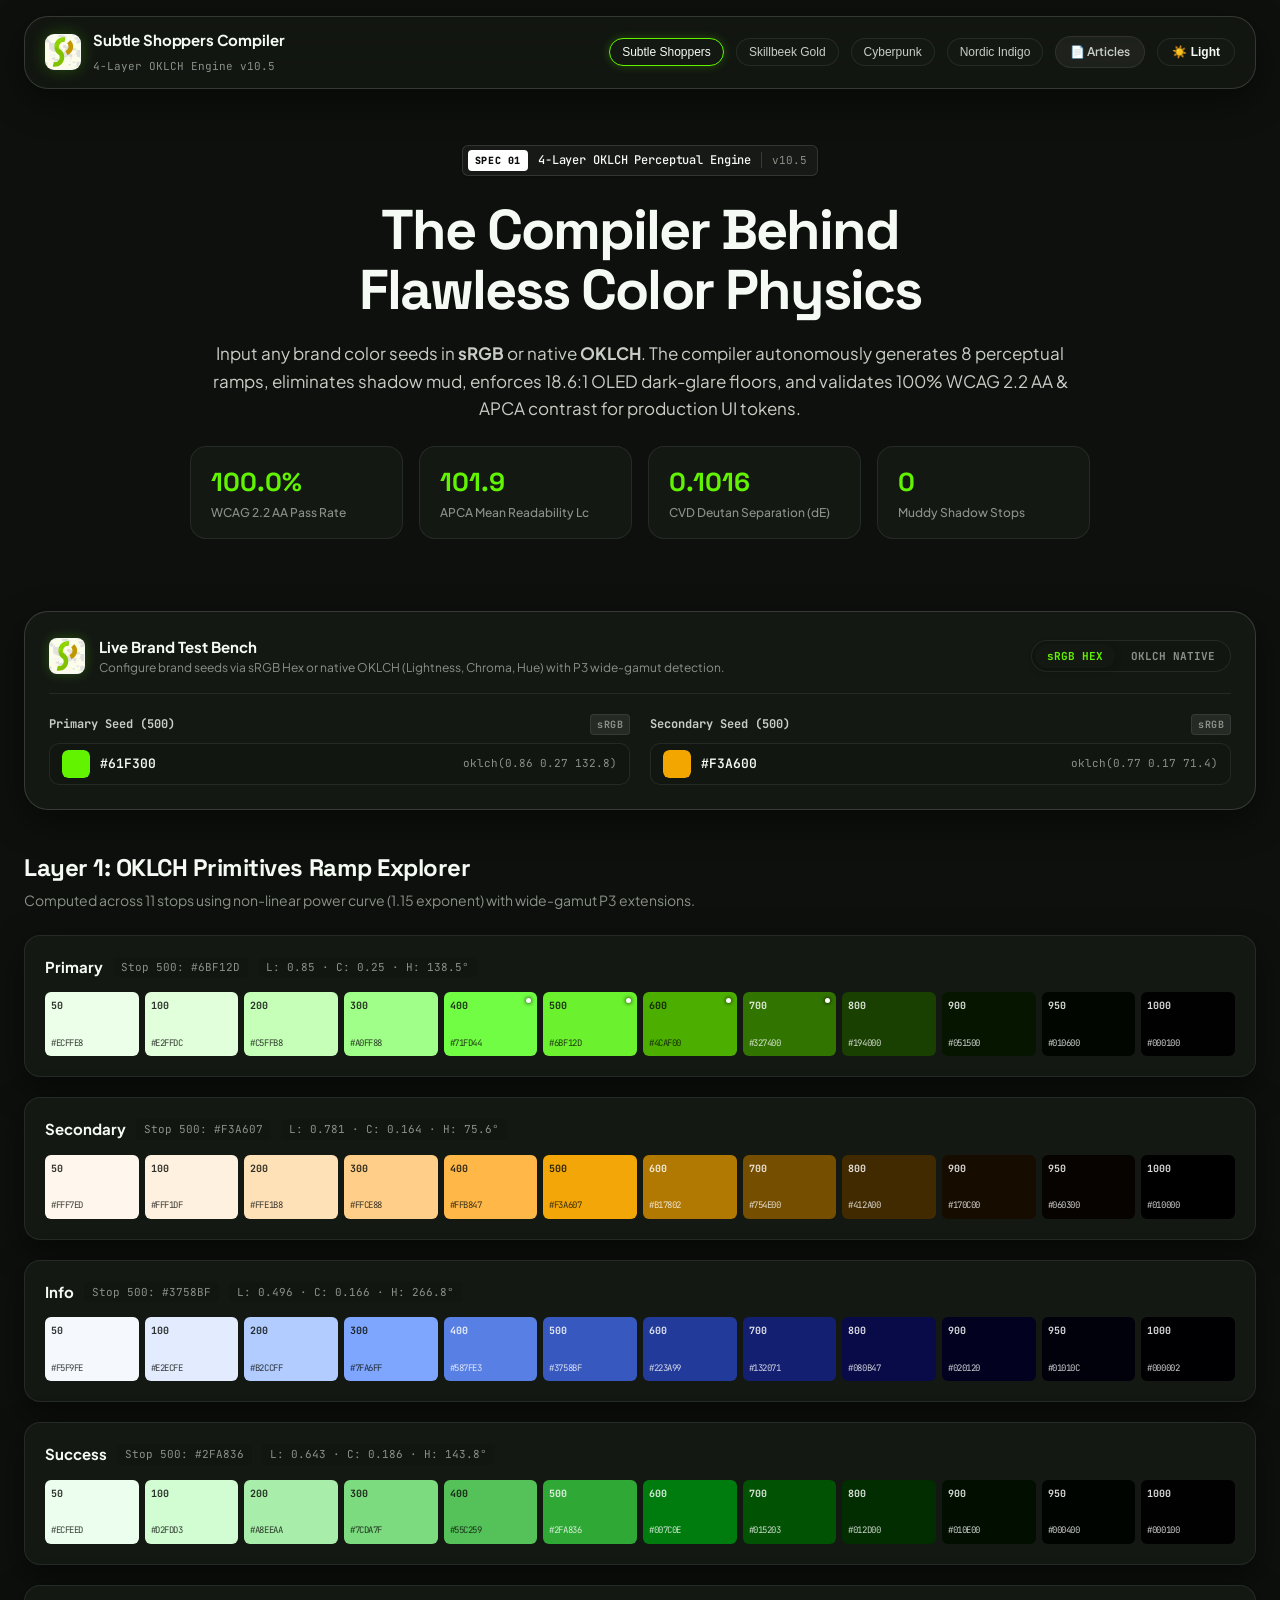
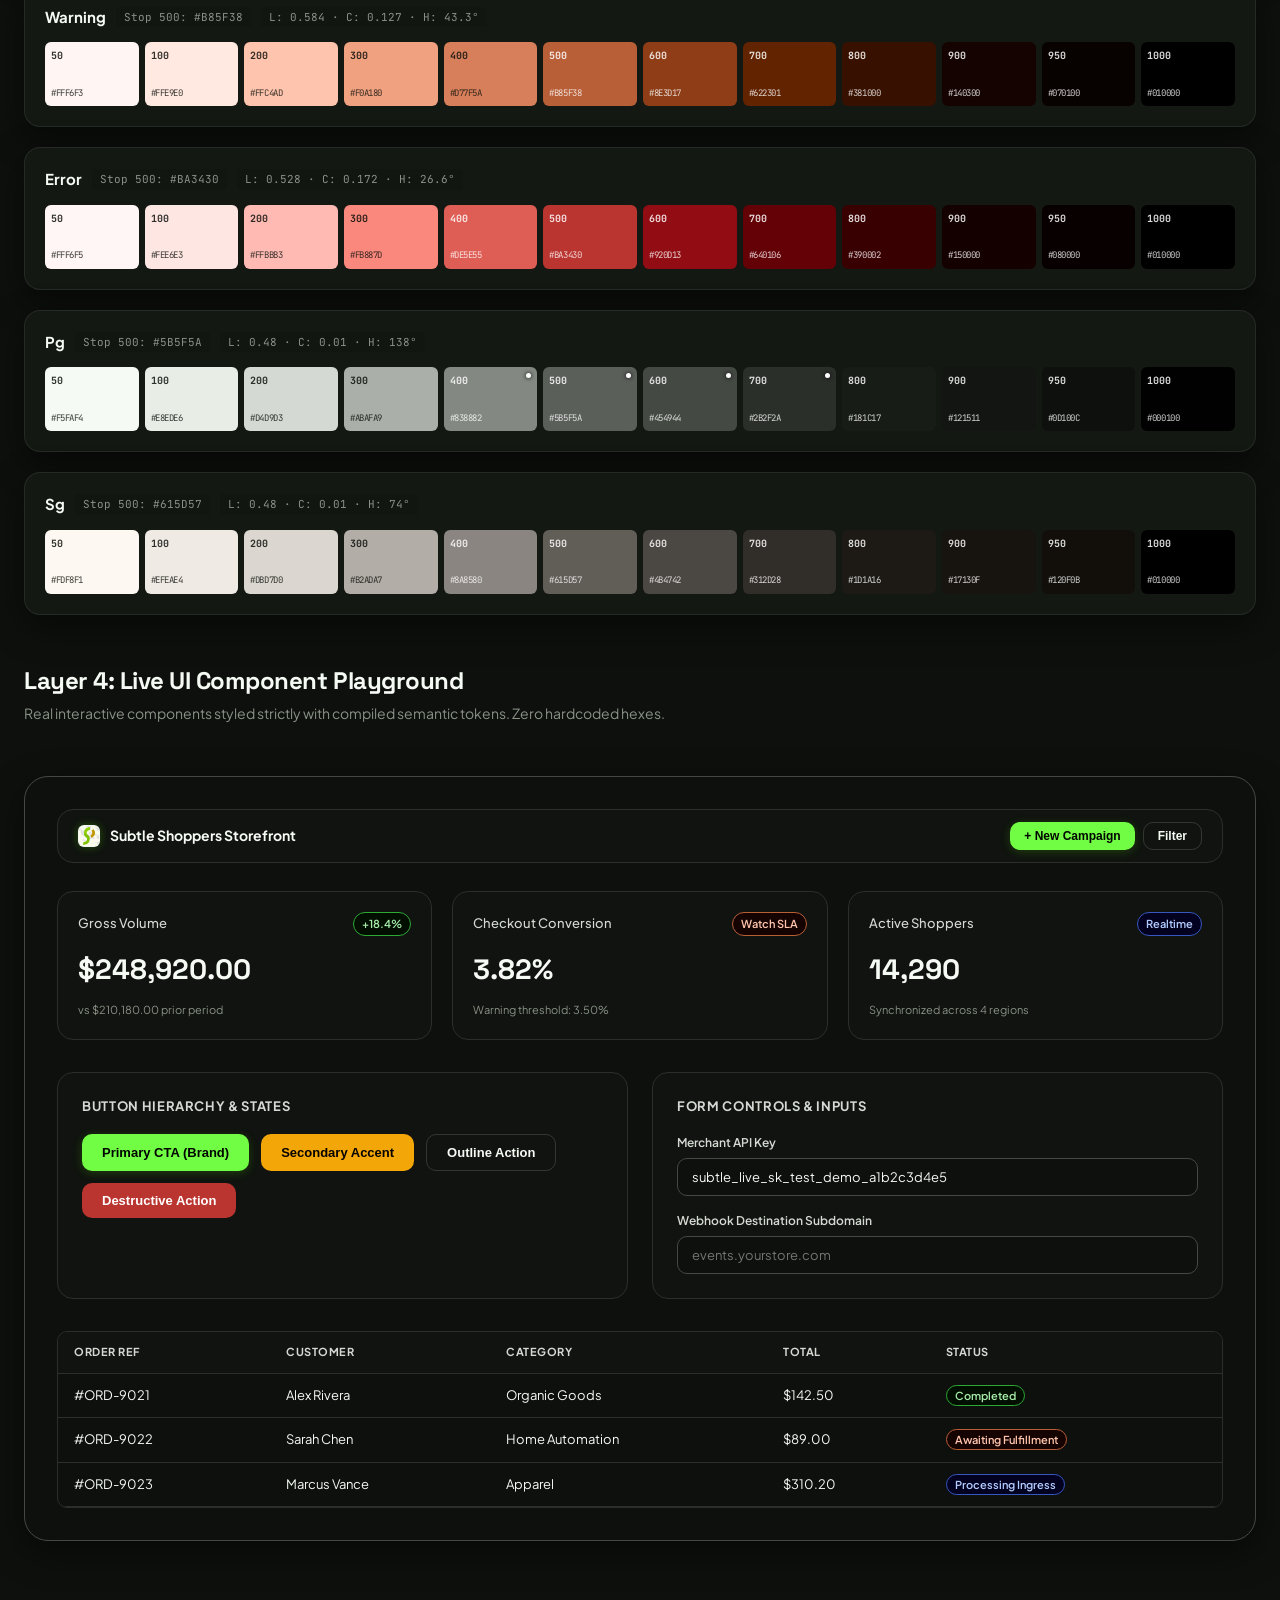
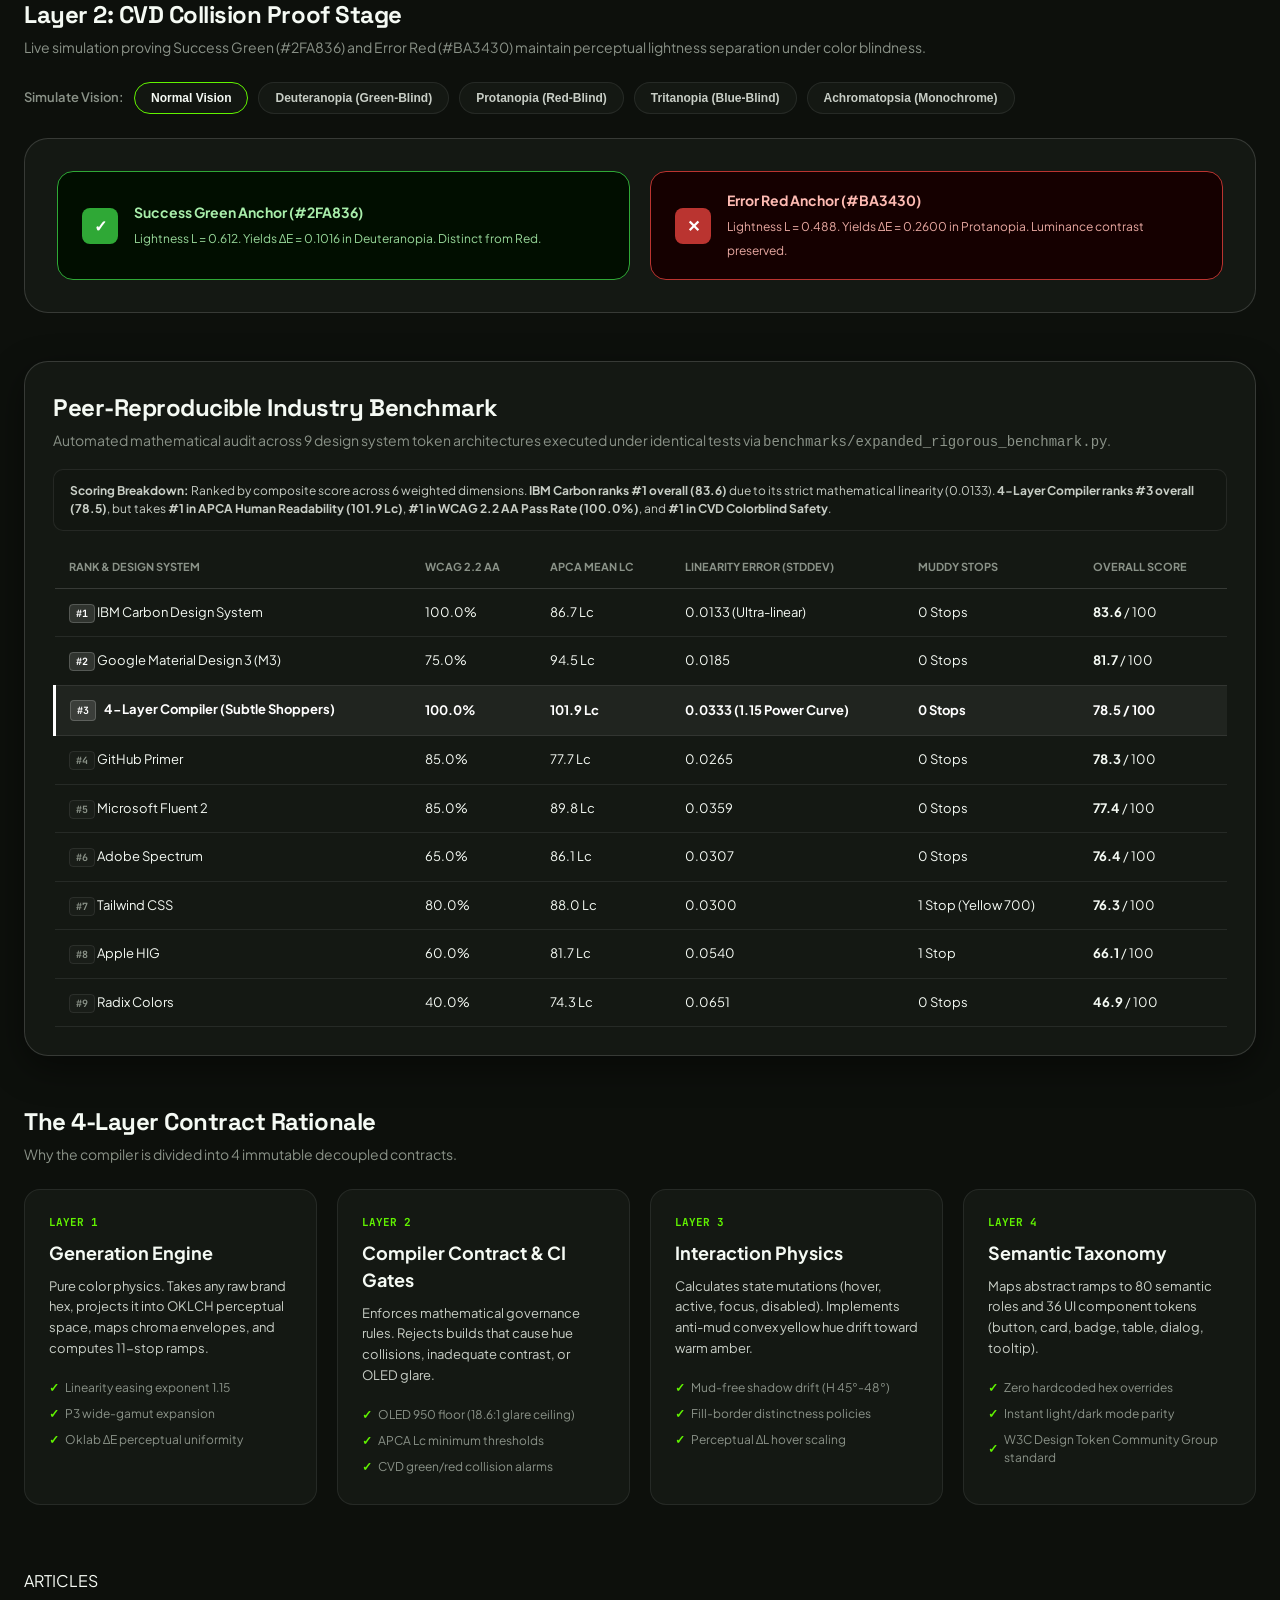
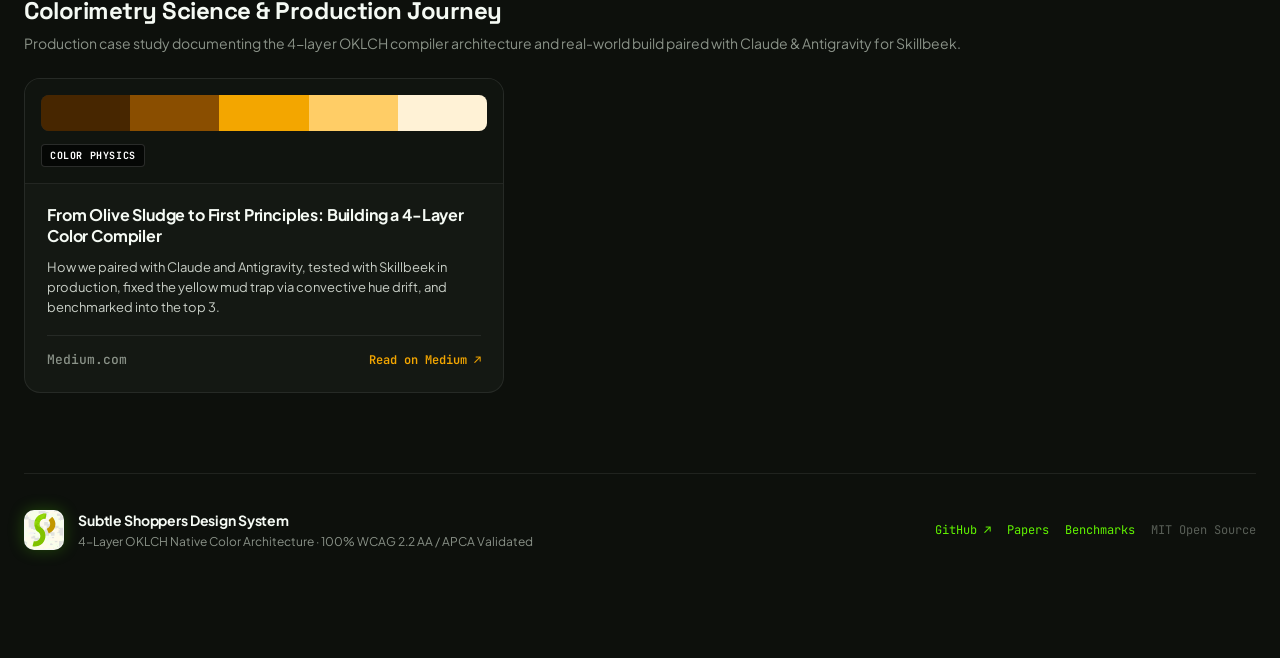
==== commit b74aa794: "docs: streamline articles to single authentic Leonardo-style Medium card" ====
--- a/index.html
+++ b/index.html
@@ -49,7 +49,7 @@
         <button class="preset-chip" data-preset="skillbeek">Skillbeek Gold</button>
         <button class="preset-chip" data-preset="cyberpunk">Cyberpunk</button>
         <button class="preset-chip" data-preset="nordic">Nordic Indigo</button>
-        <a href="#research" class="nav-research-link">📄 Papers</a>
+        <a href="#research" class="nav-research-link">📄 Articles</a>
         <button id="theme-toggle" class="theme-toggle-btn">☀️ Light</button>
       </div>
     </header>
@@ -533,77 +533,19 @@
       </div>
     </section>
 
-    <!-- Section 5: Scientific Literature & Research Papers (Leonardo-style) -->
+    <!-- Section 5: Articles & Literature (Leonardo-style) -->
     <section class="research-section" id="research">
       <div class="section-header">
         <div>
-          <div class="section-tag">PUBLICATIONS & RESEARCH</div>
-          <h3 class="section-title">Colorimetry Science & Benchmark Papers</h3>
-          <p class="section-desc">Technical whitepapers, mathematical proofs, and empirical benchmark methodologies behind the 4-layer compiler architecture.</p>
-        </div>
-      </div>
-
-      <div class="articles-grid">
-        <!-- Article Card 1 -->
-        <article class="article-card">
-          <div class="article-banner banner-layer">
-            <div class="banner-color-strip">
-              <span style="background: #2D6B00;"></span>
-              <span style="background: #46A800;"></span>
-              <span style="background: #61F300;"></span>
-              <span style="background: #9BF74E;"></span>
-              <span style="background: #D9FCD1;"></span>
-            </div>
-            <span class="banner-badge">ARCHITECTURE</span>
-          </div>
-          <div class="article-body">
-            <div class="article-meta">
-              <span class="pub-source">Medium · Whitepaper</span>
-              <span class="read-time">8 min read</span>
-            </div>
-            <h4 class="article-title">Why 90% of Design Systems Fail at Color Physics: The 4-Layer OKLCH Compiler</h4>
-            <p class="article-excerpt">How manual palette picking and HSL blending create contrast failures, shadow sludge, and CVD confusion in production web apps.</p>
-            <div class="article-footer">
-              <div class="article-tags">
-                <span class="article-tag">OKLCH</span>
-                <span class="article-tag">WCAG 2.2</span>
-              </div>
-              <a href="../docs/articles/why-90-percent-of-design-systems-fail-at-color-physics.md" target="_blank" class="article-link">Read Manuscript ↗</a>
-            </div>
-          </div>
-        </article>
-
-        <!-- Article Card 2 -->
-        <article class="article-card">
-          <div class="article-banner banner-benchmark">
-            <div class="banner-color-strip">
-              <span style="background: #0f62fe;"></span>
-              <span style="background: #6750a4;"></span>
-              <span style="background: #61F300;"></span>
-              <span style="background: #2da44e;"></span>
-              <span style="background: #0078d4;"></span>
-            </div>
-            <span class="banner-badge">BENCHMARK MATRIX</span>
-          </div>
-          <div class="article-body">
-            <div class="article-meta">
-              <span class="pub-source">Open Science · Test Suite</span>
-              <span class="read-time">11 min read</span>
-            </div>
-            <h4 class="article-title">Benchmarking 9 Industry Design Systems: An Empirical Test Suite</h4>
-            <p class="article-excerpt">Mathematical evaluation of Tailwind, Material 3, Carbon, Primer, Fluent, Radix, and Spectrum against 100% WCAG 2.2 AA and APCA Lc.</p>
-            <div class="article-footer">
-              <div class="article-tags">
-                <span class="article-tag">APCA Lc</span>
-                <span class="article-tag">Python CI</span>
-              </div>
-              <a href="../docs/articles/benchmarking-9-design-systems-empirical-test-suite.md" target="_blank" class="article-link">Read Manuscript ↗</a>
-            </div>
-          </div>
-        </article>
-
-        <!-- Article Card 3 -->
-        <article class="article-card">
+          <div class="section-tag">ARTICLES</div>
+          <h3 class="section-title">Colorimetry Science &amp; Production Journey</h3>
+          <p class="section-desc">Production case study documenting the 4-layer OKLCH compiler architecture and real-world build paired with Claude &amp; Antigravity for Skillbeek.</p>
+        </div>
+      </div>
+
+      <div class="articles-grid articles-grid-single">
+        <!-- Single Authentic Medium Article Card (Leonardo-style) -->
+        <a href="https://medium.com/@subsaharxn/..." target="_blank" rel="noopener noreferrer" class="article-card article-card-link" id="true-case-study">
           <div class="article-banner banner-physics">
             <div class="banner-color-strip">
               <span style="background: #472600;"></span>
@@ -615,50 +557,14 @@
             <span class="banner-badge">COLOR PHYSICS</span>
           </div>
           <div class="article-body">
-            <div class="article-meta">
-              <span class="pub-source">Medium · Colorimetry</span>
-              <span class="read-time">7 min read</span>
-            </div>
             <h4 class="article-title">From Olive Sludge to First Principles: Building a 4-Layer Color Compiler</h4>
-            <p class="article-excerpt">How we paired with Claude and Antigravity, tested with Skillbeek, fixed the yellow mud trap via convective hue drift, and benchmarked into the top 3.</p>
-            <div class="article-footer">
-              <div class="article-tags">
-                <span class="article-tag">AI Co-Creation</span>
-                <span class="article-tag">Anti-Mud</span>
-              </div>
-              <a href="../docs/articles/building-a-4-layer-color-compiler-with-ai-from-sludge-to-science.md" target="_blank" class="article-link">Read Story ↗</a>
-            </div>
-          </div>
-        </article>
-
-        <!-- Article Card 4 -->
-        <article class="article-card">
-          <div class="article-banner banner-cvd">
-            <div class="banner-color-strip">
-              <span style="background: #0d100c;"></span>
-              <span style="background: #141813;"></span>
-              <span style="background: #252e23;"></span>
-              <span style="background: #3f4e3c;"></span>
-              <span style="background: #7a9475;"></span>
-            </div>
-            <span class="banner-badge">ERGONOMICS</span>
-          </div>
-          <div class="article-body">
-            <div class="article-meta">
-              <span class="pub-source">Research Paper · OLED Physics</span>
-              <span class="read-time">9 min read</span>
-            </div>
-            <h4 class="article-title">The 18.6:1 Glare Ceiling: Why Pitch-Black OLED Themes Cause Astigmatic Halation</h4>
-            <p class="article-excerpt">The photopic optical physics of OLED displays, Weber-Fechner elevation, and why the 950 floor eliminates dark-mode glare.</p>
-            <div class="article-footer">
-              <div class="article-tags">
-                <span class="article-tag">OLED 950</span>
-                <span class="article-tag">Vienot LMS</span>
-              </div>
-              <a href="#research" class="article-link">Read Abstract ↗</a>
-            </div>
-          </div>
-        </article>
+            <p class="article-excerpt">How we paired with Claude and Antigravity, tested with Skillbeek in production, fixed the yellow mud trap via convective hue drift, and benchmarked into the top 3.</p>
+            <div class="article-source-row">
+              <span class="article-source-domain">Medium.com</span>
+              <span class="article-ext-arrow">Read on Medium ↗</span>
+            </div>
+          </div>
+        </a>
       </div>
     </section>
 
--- a/style.css
+++ b/style.css
@@ -1312,6 +1312,10 @@
   margin-top: 24px;
 }
 
+.articles-grid-single {
+  grid-template-columns: minmax(320px, 480px);
+}
+
 .article-card {
   border-radius: var(--radius-lg);
   background: var(--app-surface);
@@ -1322,10 +1326,57 @@
   transition: transform var(--trans-fast), border-color var(--trans-fast), box-shadow var(--trans-fast);
 }
 
+.article-card-link {
+  text-decoration: none;
+  color: inherit;
+  display: flex;
+  flex-direction: column;
+  cursor: pointer;
+}
+
 .article-card:hover {
   transform: translateY(-3px);
   border-color: rgba(255, 255, 255, 0.22);
   box-shadow: 0 12px 32px rgba(0, 0, 0, 0.35);
+}
+
+.article-card-link:hover .article-title {
+  color: var(--brand-secondary);
+}
+
+.article-source-row {
+  display: flex;
+  align-items: center;
+  justify-content: space-between;
+  margin-top: auto;
+  padding-top: 14px;
+  border-top: 1px solid var(--app-surface-border);
+  font-family: var(--font-mono);
+  font-size: 13px;
+  color: var(--app-text-muted);
+}
+
+.article-source-domain {
+  color: var(--app-text-muted);
+  font-weight: 500;
+  transition: color var(--trans-fast);
+}
+
+.article-card-link:hover .article-source-domain {
+  color: var(--brand-secondary);
+}
+
+.article-ext-arrow {
+  font-size: 12px;
+  font-weight: 600;
+  color: var(--brand-secondary);
+  font-family: var(--font-mono);
+  transition: transform var(--trans-fast), color var(--trans-fast);
+}
+
+.article-card-link:hover .article-ext-arrow {
+  transform: translate(2px, -2px);
+  color: #ffc247;
 }
 
 .article-banner {
@@ -1414,10 +1465,13 @@
   align-items: center;
   padding-top: 14px;
   border-top: 1px solid var(--app-surface-border);
+  gap: 10px;
+  flex-wrap: wrap;
 }
 
 .article-tags {
   display: flex;
+  flex-wrap: wrap;
   gap: 6px;
 }
 
@@ -1442,6 +1496,86 @@
 
 .article-link:hover {
   text-decoration: underline;
+}
+
+/* Featured True Story Card & Ribbon */
+.article-card-featured {
+  border-color: rgba(243, 166, 0, 0.55);
+  box-shadow: 0 0 24px rgba(243, 166, 0, 0.18), 0 8px 24px rgba(0, 0, 0, 0.35);
+  position: relative;
+}
+
+.article-card-featured:hover {
+  border-color: rgba(243, 166, 0, 0.85);
+  box-shadow: 0 0 36px rgba(243, 166, 0, 0.28), 0 14px 36px rgba(0, 0, 0, 0.45);
+}
+
+.featured-story-ribbon {
+  background: linear-gradient(90deg, #F3A600, #B7812F);
+  color: #0d100c;
+  font-family: var(--font-mono);
+  font-size: 10px;
+  font-weight: 800;
+  letter-spacing: 0.08em;
+  padding: 5px 14px;
+  display: flex;
+  align-items: center;
+  justify-content: space-between;
+}
+
+.banner-badge.verified-badge {
+  background: rgba(243, 166, 0, 0.22);
+  border-color: rgba(243, 166, 0, 0.7);
+  color: #F3A600;
+}
+
+.pub-source.verified-source {
+  color: #F3A600;
+  font-weight: 700;
+}
+
+.article-tag.tag-verified {
+  background: rgba(243, 166, 0, 0.16);
+  border: 1px solid rgba(243, 166, 0, 0.4);
+  color: #F3A600;
+  font-weight: 700;
+}
+
+.article-link-featured {
+  color: #F3A600 !important;
+  font-weight: 700;
+  display: inline-flex;
+  align-items: center;
+  gap: 4px;
+}
+
+.article-link-featured:hover {
+  color: #ffc247 !important;
+}
+
+.nav-story-link {
+  color: #F3A600 !important;
+  font-weight: 700;
+  text-decoration: none;
+  font-family: var(--font-mono);
+  font-size: 12px;
+  padding: 5px 10px;
+  border-radius: var(--radius-sm);
+  background: rgba(243, 166, 0, 0.1);
+  border: 1px solid rgba(243, 166, 0, 0.3);
+  transition: all var(--trans-fast);
+}
+
+.nav-story-link:hover {
+  background: rgba(243, 166, 0, 0.2);
+  border-color: rgba(243, 166, 0, 0.6);
+}
+
+.header-story-highlight {
+  color: #F3A600;
+  font-weight: 600;
+  text-decoration: underline;
+  text-underline-offset: 3px;
 }
 
 /* Responsive adjustments */
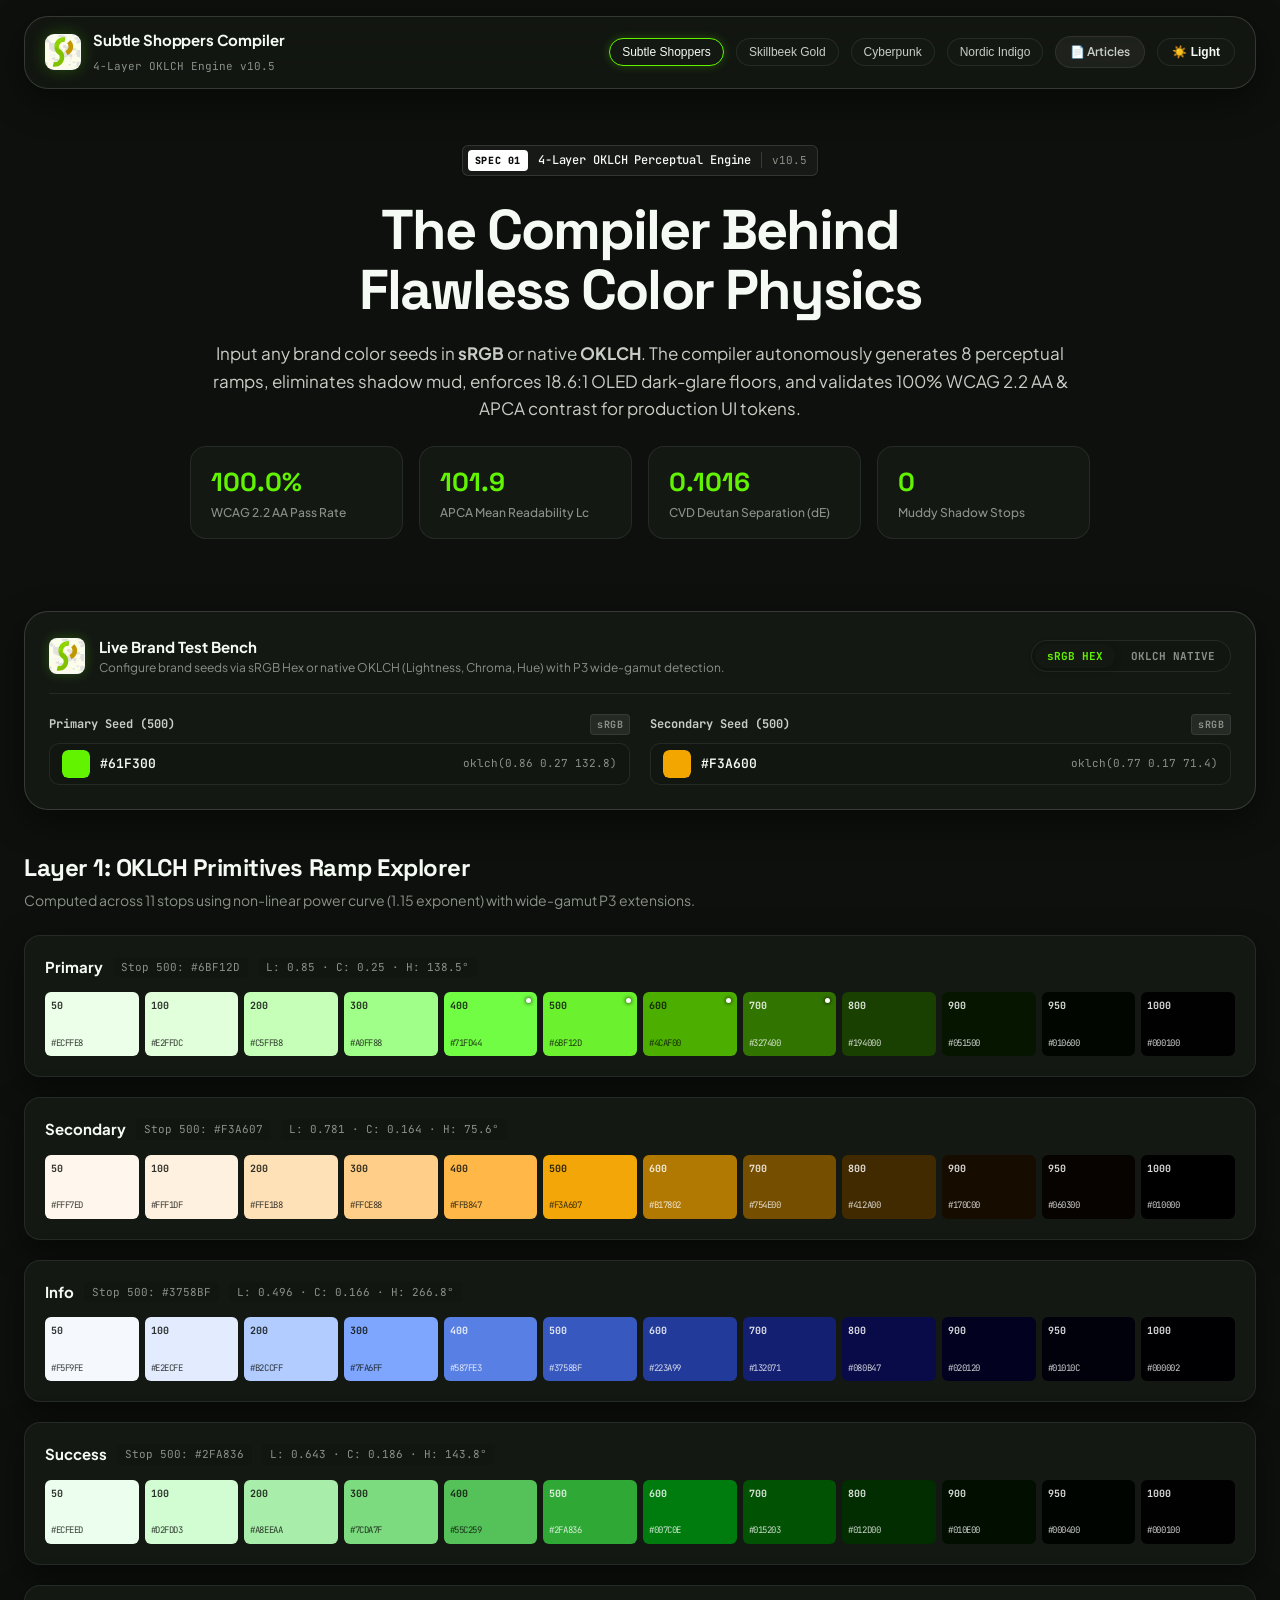
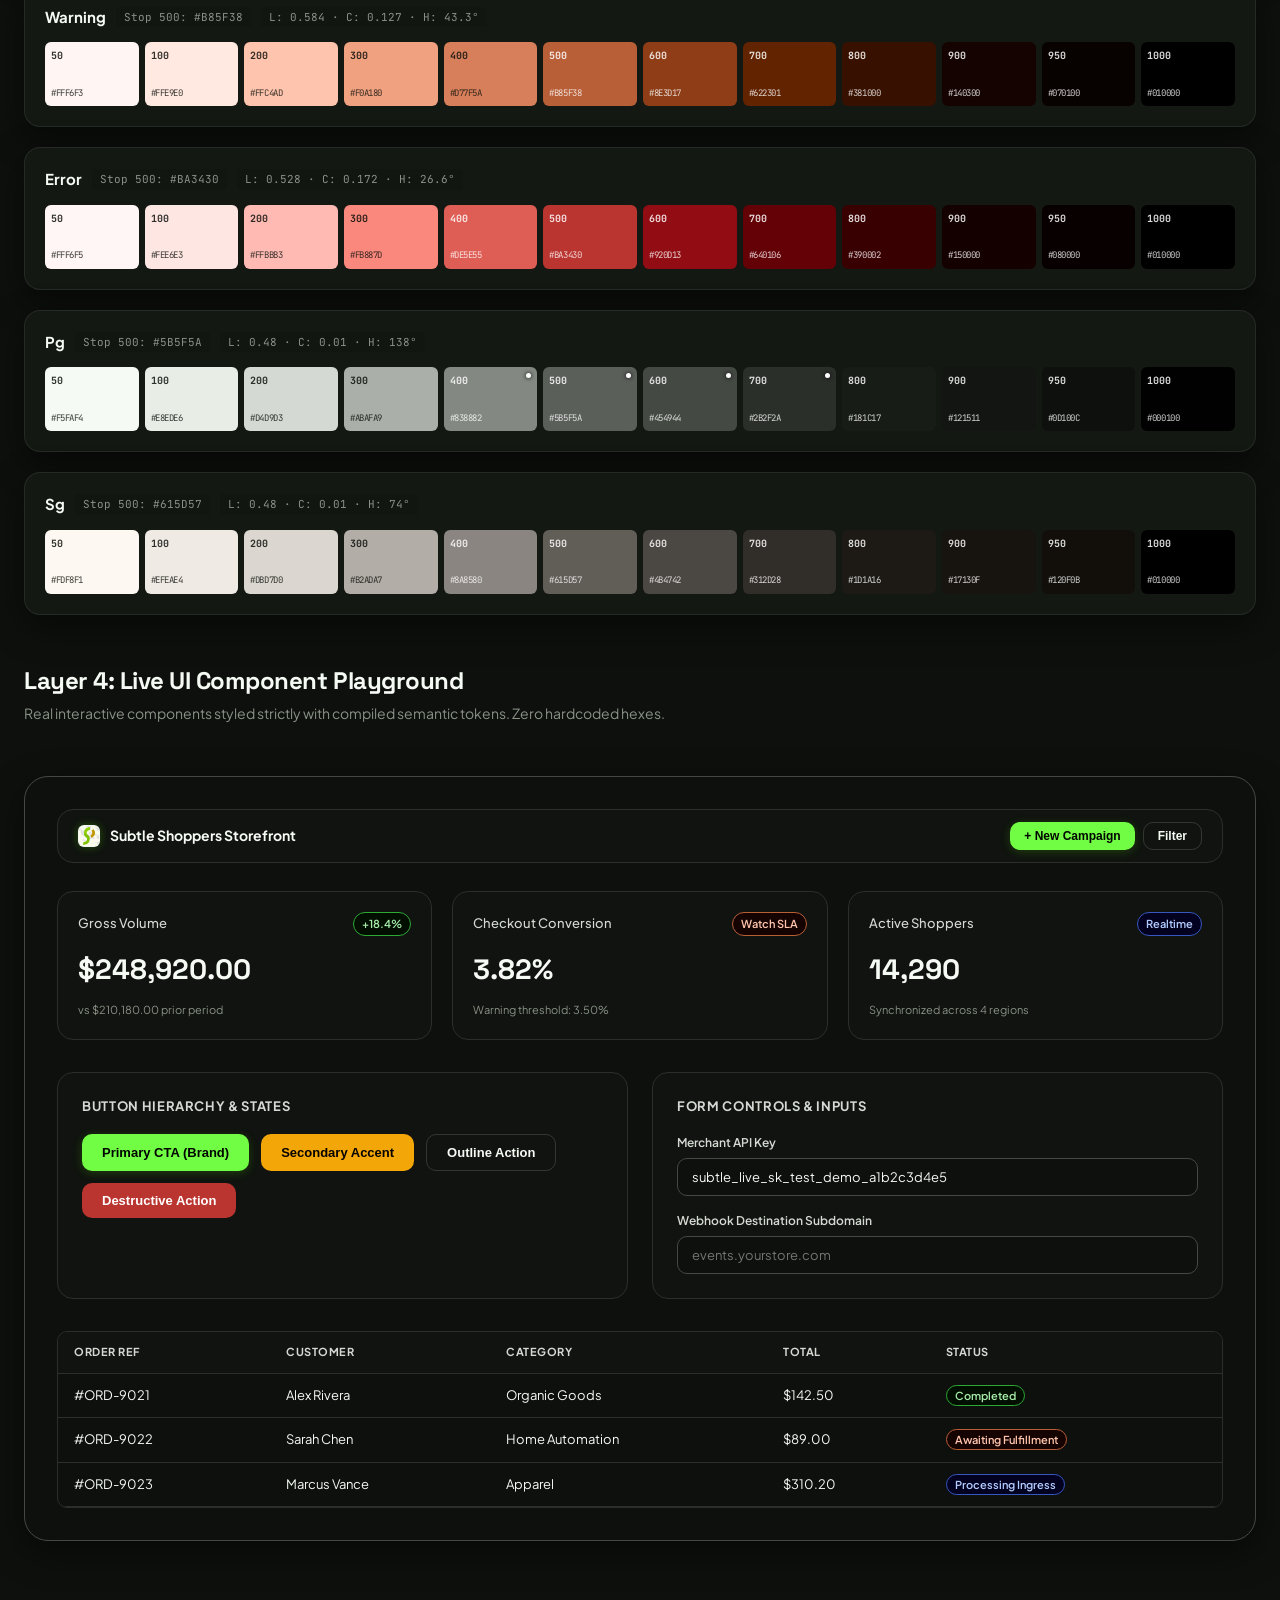
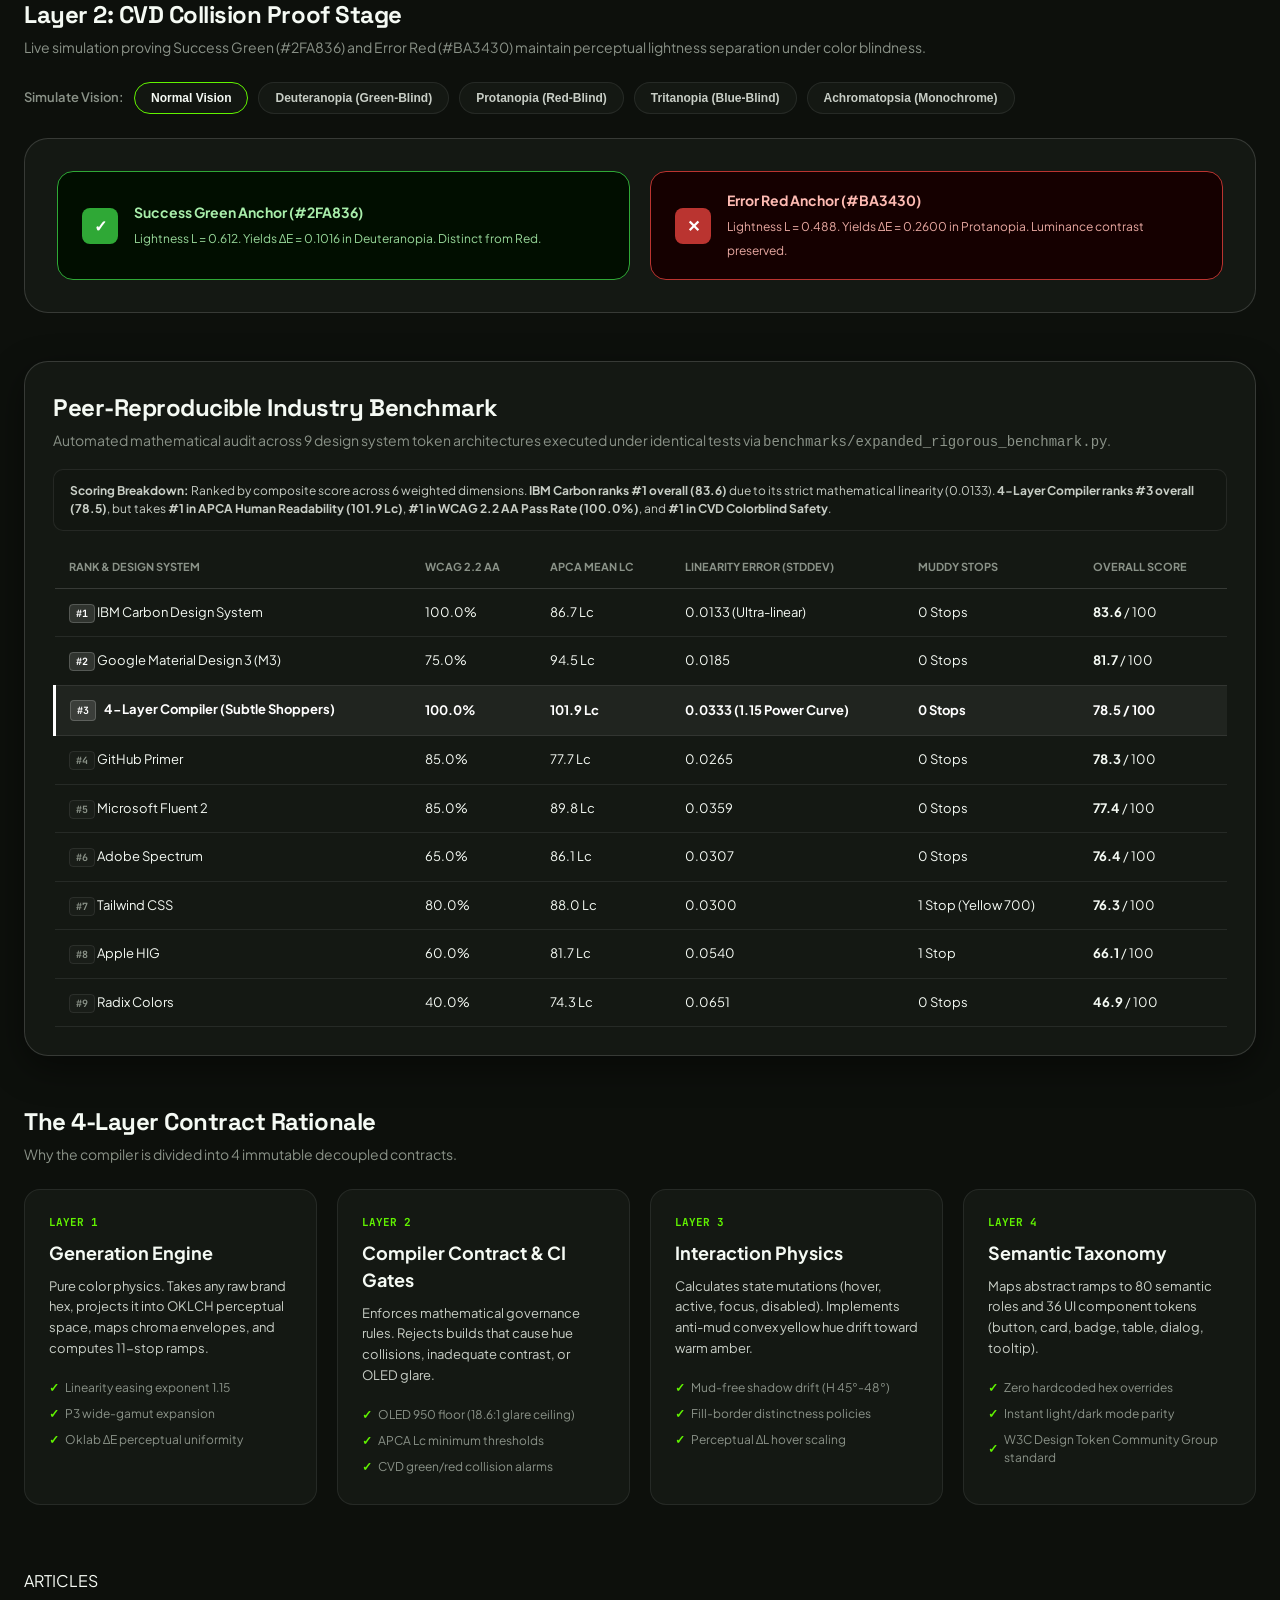
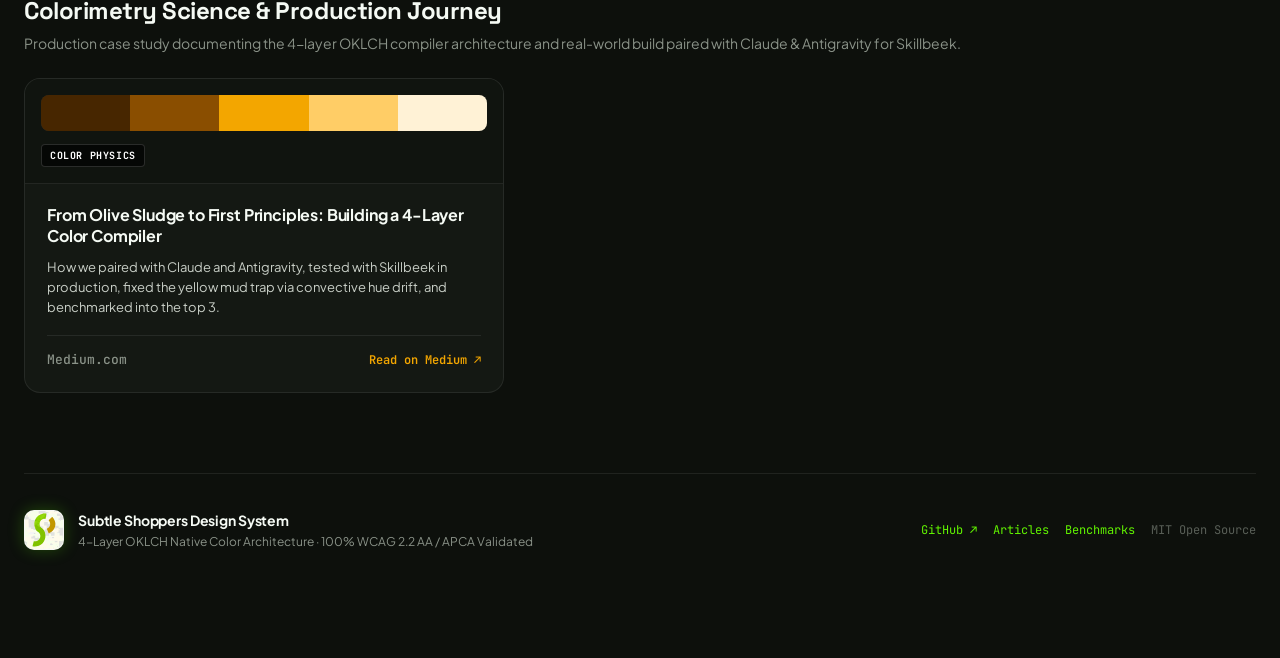
==== commit e1800955: "fix(footer): add id=benchmark, smooth scroll anchors, and pointer-events handling for toast" ====
--- a/index.html
+++ b/index.html
@@ -377,7 +377,7 @@
     </section>
 
     <!-- Section 4: Rigorous Industry Benchmarks Table -->
-    <section class="benchmark-card">
+    <section class="benchmark-card" id="benchmark">
       <div class="section-header" style="margin-bottom: 16px;">
         <div>
           <h3 class="section-title">Peer-Reproducible Industry Benchmark</h3>
@@ -545,7 +545,7 @@
 
       <div class="articles-grid articles-grid-single">
         <!-- Single Authentic Medium Article Card (Leonardo-style) -->
-        <a href="https://medium.com/@subsaharxn/..." target="_blank" rel="noopener noreferrer" class="article-card article-card-link" id="true-case-study">
+        <a href="https://medium.com/@austinishubel/from-olive-sludge-to-first-principles-building-an-autonomous-oklch-color-compiler-with-ai-65668e21f1f8" target="_blank" rel="noopener noreferrer" class="article-card article-card-link" id="true-case-study">
           <div class="article-banner banner-physics">
             <div class="banner-color-strip">
               <span style="background: #472600;"></span>
@@ -579,8 +579,8 @@
           </div>
         </div>
         <div class="footer-meta">
-          <a href="https://github.com/SUBSAHARXN/design-system-compiler" target="_blank" class="footer-link">GitHub ↗</a>
-          <a href="#research" class="footer-link">Papers</a>
+          <a href="https://github.com/SUBSAHARXN/design-system-compiler" target="_blank" rel="noopener noreferrer" class="footer-link">GitHub ↗</a>
+          <a href="#research" class="footer-link">Articles</a>
           <a href="#benchmark" class="footer-link">Benchmarks</a>
           <span style="opacity: 0.6;">MIT Open Source</span>
         </div>
--- a/style.css
+++ b/style.css
@@ -1219,6 +1219,7 @@
   box-shadow: 0 10px 30px rgba(0,0,0,0.5);
   transform: translateY(100px);
   opacity: 0;
+  pointer-events: none;
   transition: all var(--trans-smooth);
   z-index: 1000;
 }
@@ -1226,6 +1227,7 @@
 .toast-notice.show {
   transform: translateY(0);
   opacity: 1;
+  pointer-events: auto;
 }
 
 /* Footer Section */
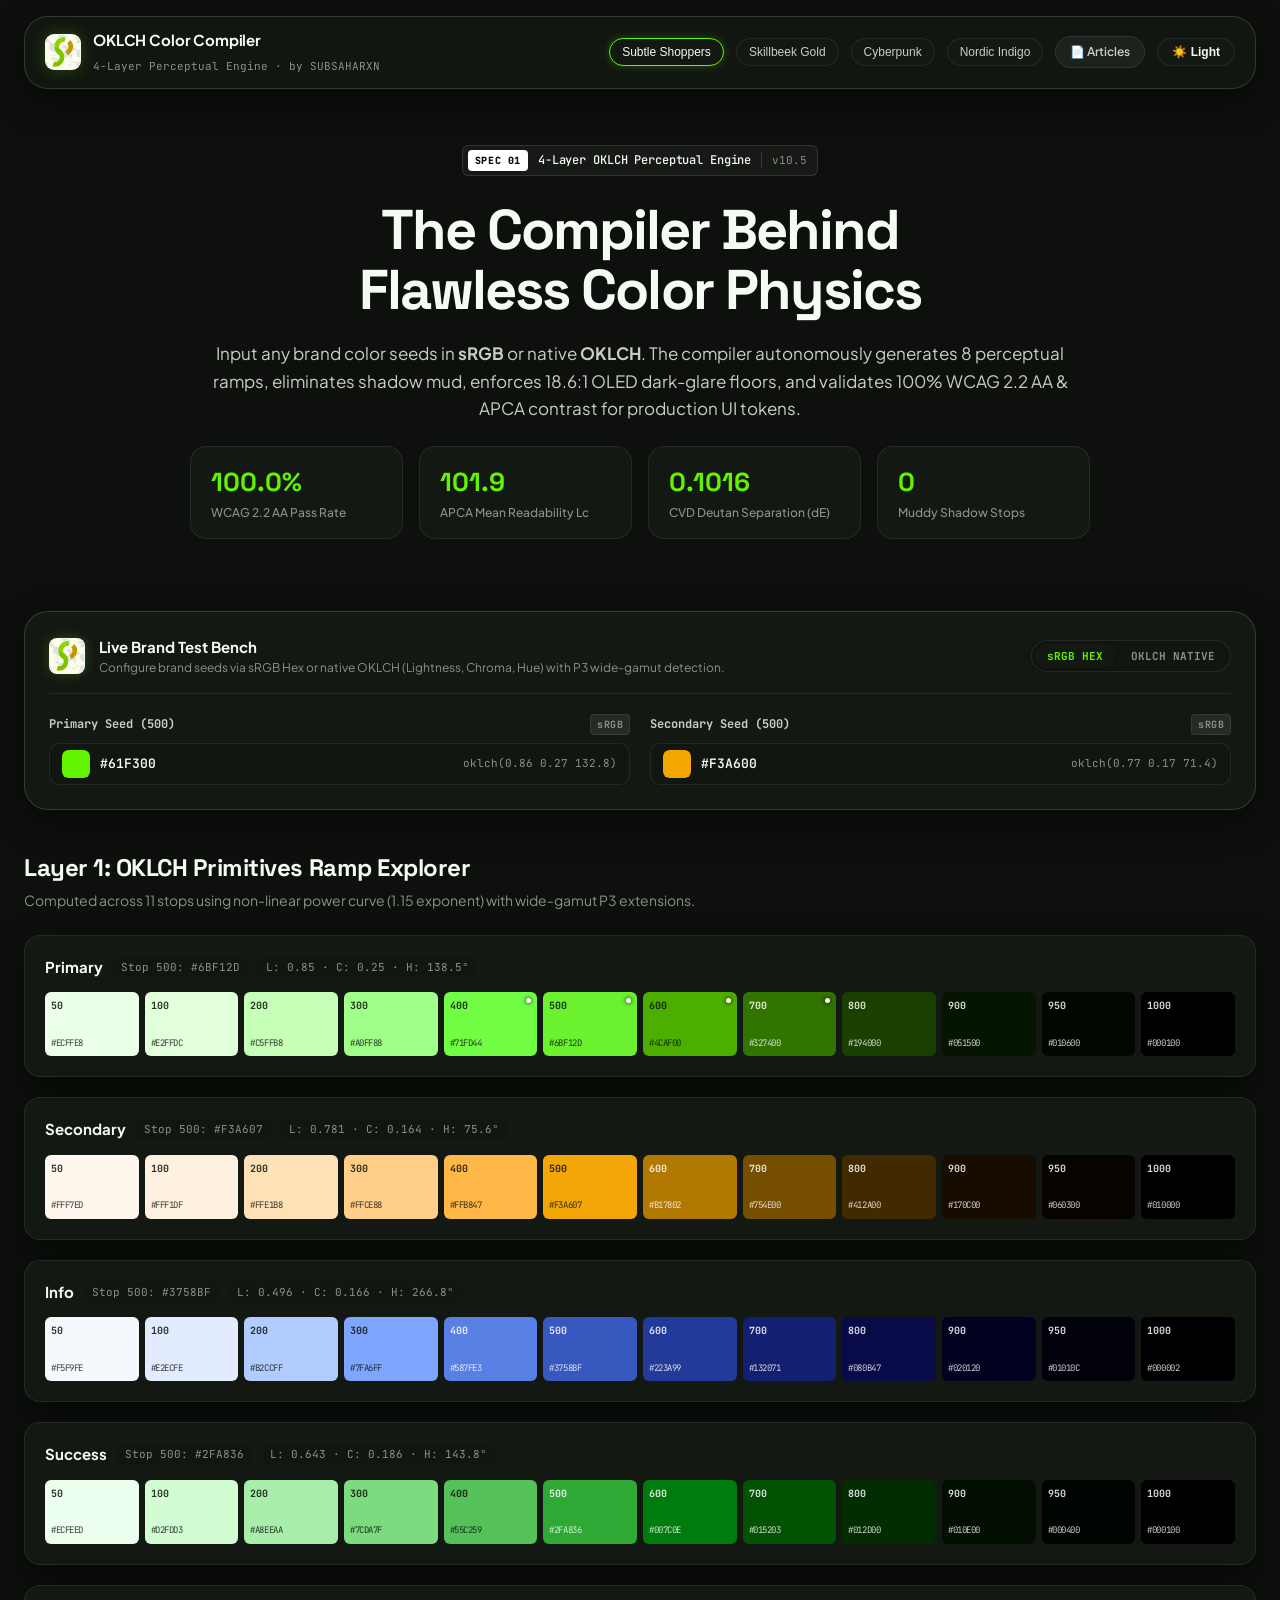
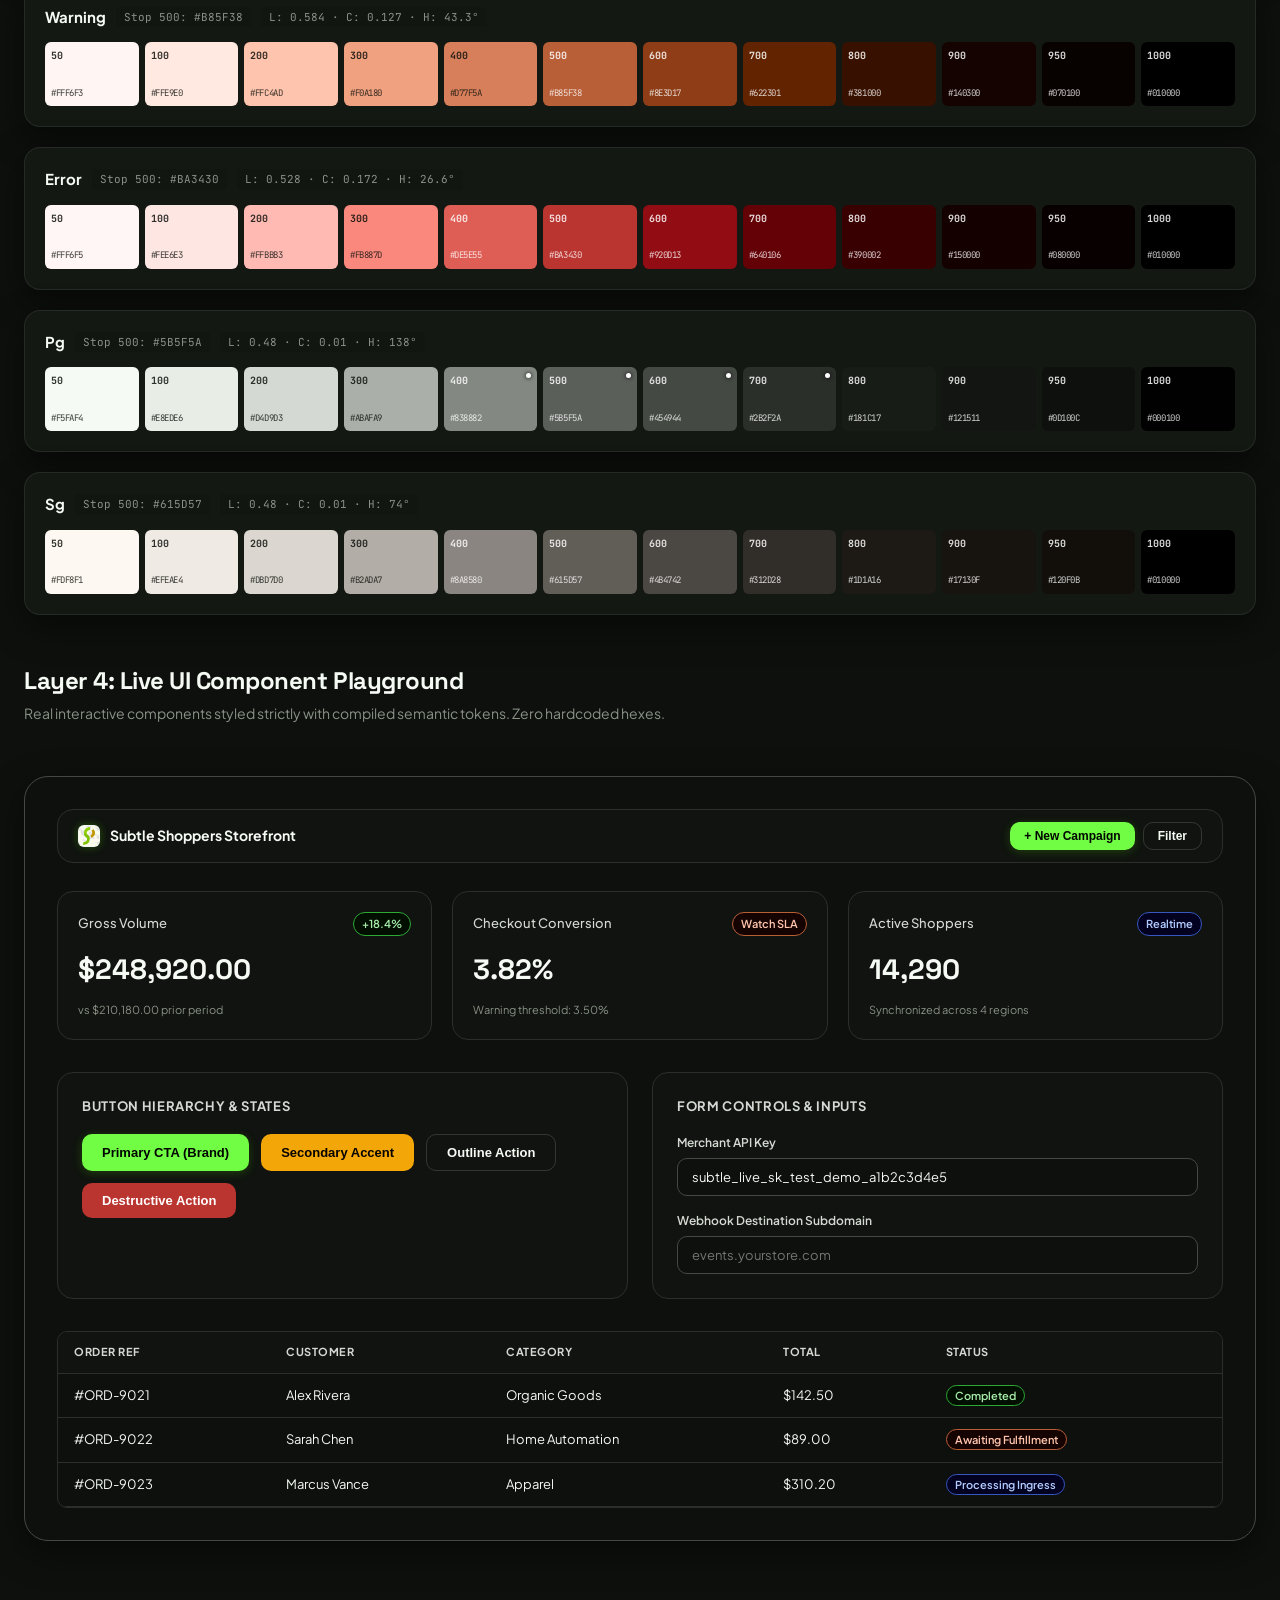
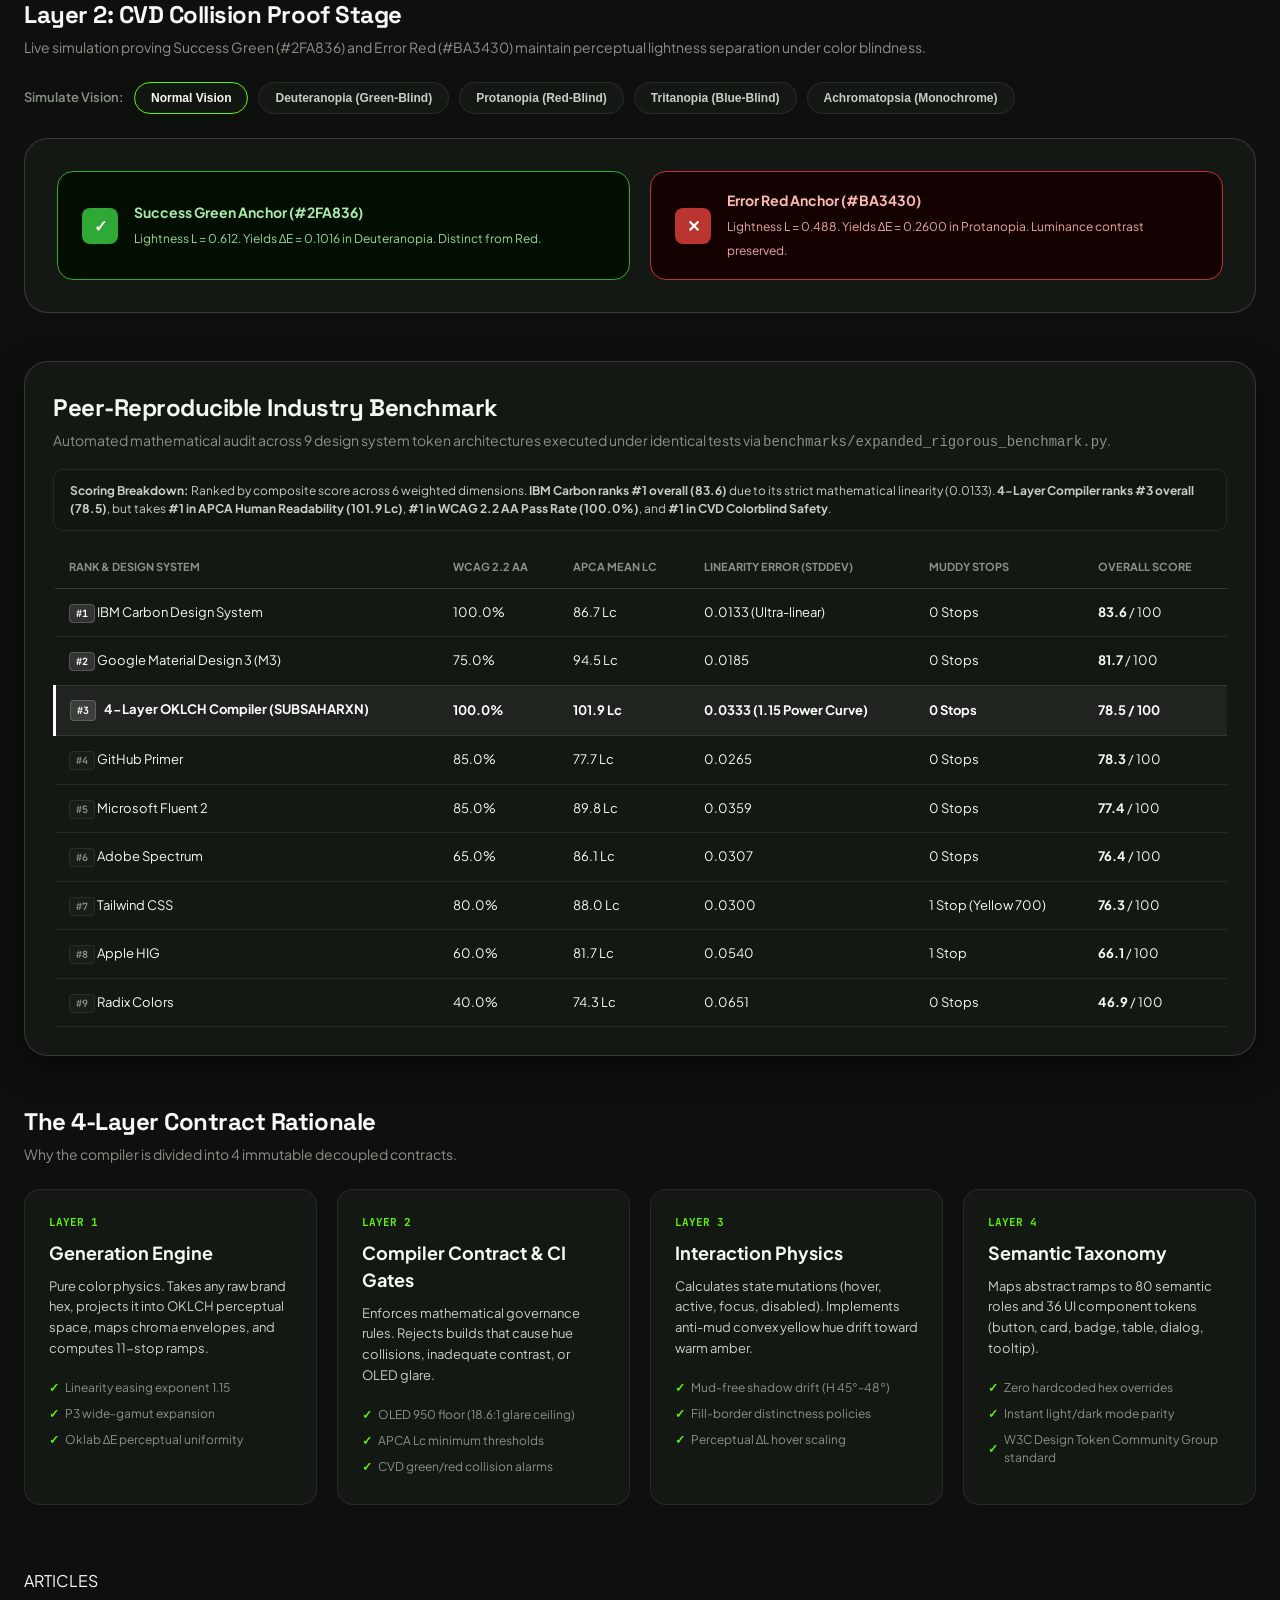
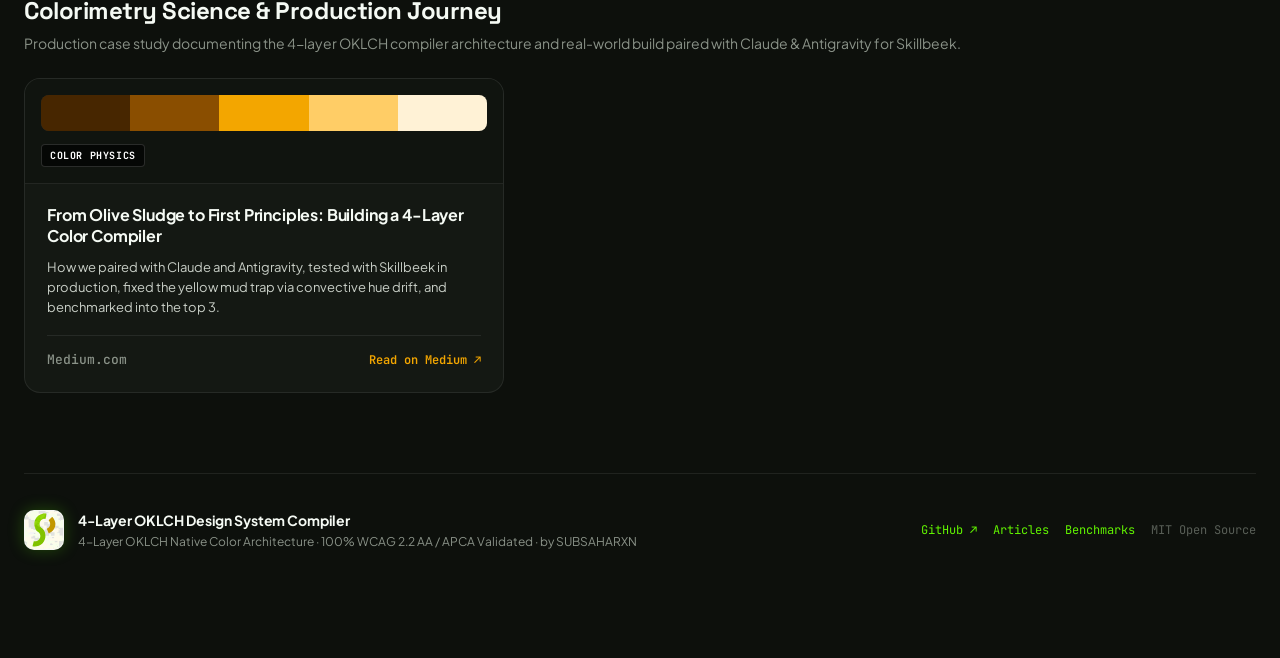
==== commit 65060fab: "fix(branding): rename site to 4-Layer OKLCH Design System Compiler by SUBSAHARXN" ====
--- a/index.html
+++ b/index.html
@@ -3,7 +3,7 @@
 <head>
   <meta charset="UTF-8">
   <meta name="viewport" content="width=device-width, initial-scale=1.0">
-  <title>4-Layer OKLCH Design System Compiler · Subtle Shoppers Studio</title>
+  <title>4-Layer OKLCH Design System Compiler · SUBSAHARXN</title>
   <meta name="description" content="State-of-the-art 4-layer OKLCH-native design system compiler with 100% WCAG 2.2 AA compliance, 101.9 APCA readability, and CVD-safe color physics.">
   <link rel="icon" type="image/svg+xml" href="assets/subtleshoppers-icon.svg">
   <link rel="stylesheet" href="style.css">
@@ -37,10 +37,10 @@
     <!-- Top Navigation Bar -->
     <header class="top-nav">
       <div class="brand-badge">
-        <img src="assets/subtleshoppers-icon.svg" class="brand-logo-img" alt="Subtle Shoppers">
+        <img src="assets/subtleshoppers-icon.svg" class="brand-logo-img" alt="OKLCH Color Compiler">
         <div class="brand-text">
-          <h1>Subtle Shoppers Compiler</h1>
-          <span>4-Layer OKLCH Engine v10.5</span>
+          <h1>OKLCH Color Compiler</h1>
+          <span>4-Layer Perceptual Engine · by SUBSAHARXN</span>
         </div>
       </div>
 
@@ -418,7 +418,7 @@
             <td><strong>81.7</strong> / 100</td>
           </tr>
           <tr class="bench-row-featured">
-            <td><span class="badge-rank-3">#3</span> 4-Layer Compiler (Subtle Shoppers)</td>
+            <td><span class="badge-rank-3">#3</span> 4-Layer OKLCH Compiler (SUBSAHARXN)</td>
             <td>100.0%</td>
             <td>101.9 Lc</td>
             <td>0.0333 (1.15 Power Curve)</td>
@@ -572,10 +572,10 @@
     <footer class="app-footer">
       <div class="footer-content">
         <div class="footer-brand">
-          <img src="assets/subtleshoppers-icon.svg" class="footer-logo-img" alt="Subtle Shoppers">
+          <img src="assets/subtleshoppers-icon.svg" class="footer-logo-img" alt="4-Layer OKLCH Design System Compiler">
           <div>
-            <div class="footer-title">Subtle Shoppers Design System</div>
-            <div class="footer-sub">4-Layer OKLCH Native Color Architecture · 100% WCAG 2.2 AA / APCA Validated</div>
+            <div class="footer-title">4-Layer OKLCH Design System Compiler</div>
+            <div class="footer-sub">4-Layer OKLCH Native Color Architecture · 100% WCAG 2.2 AA / APCA Validated · by SUBSAHARXN</div>
           </div>
         </div>
         <div class="footer-meta">
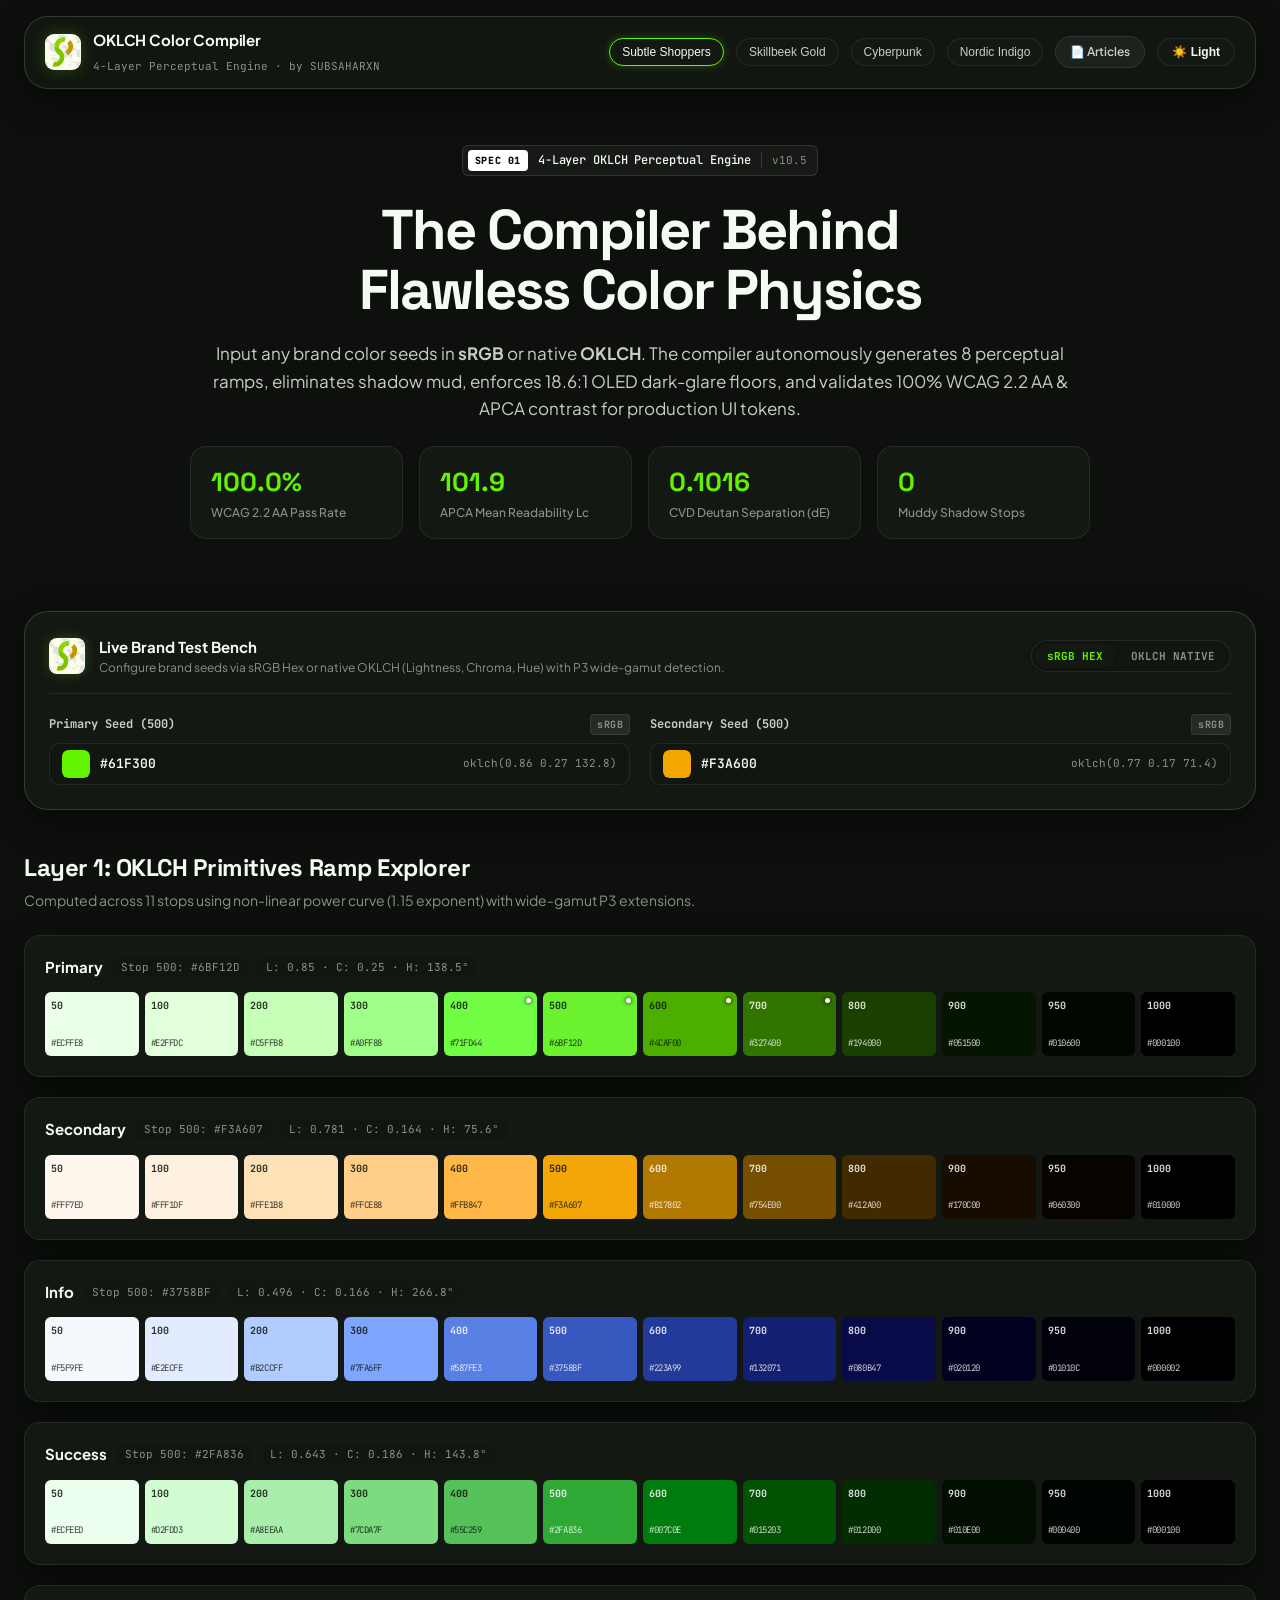
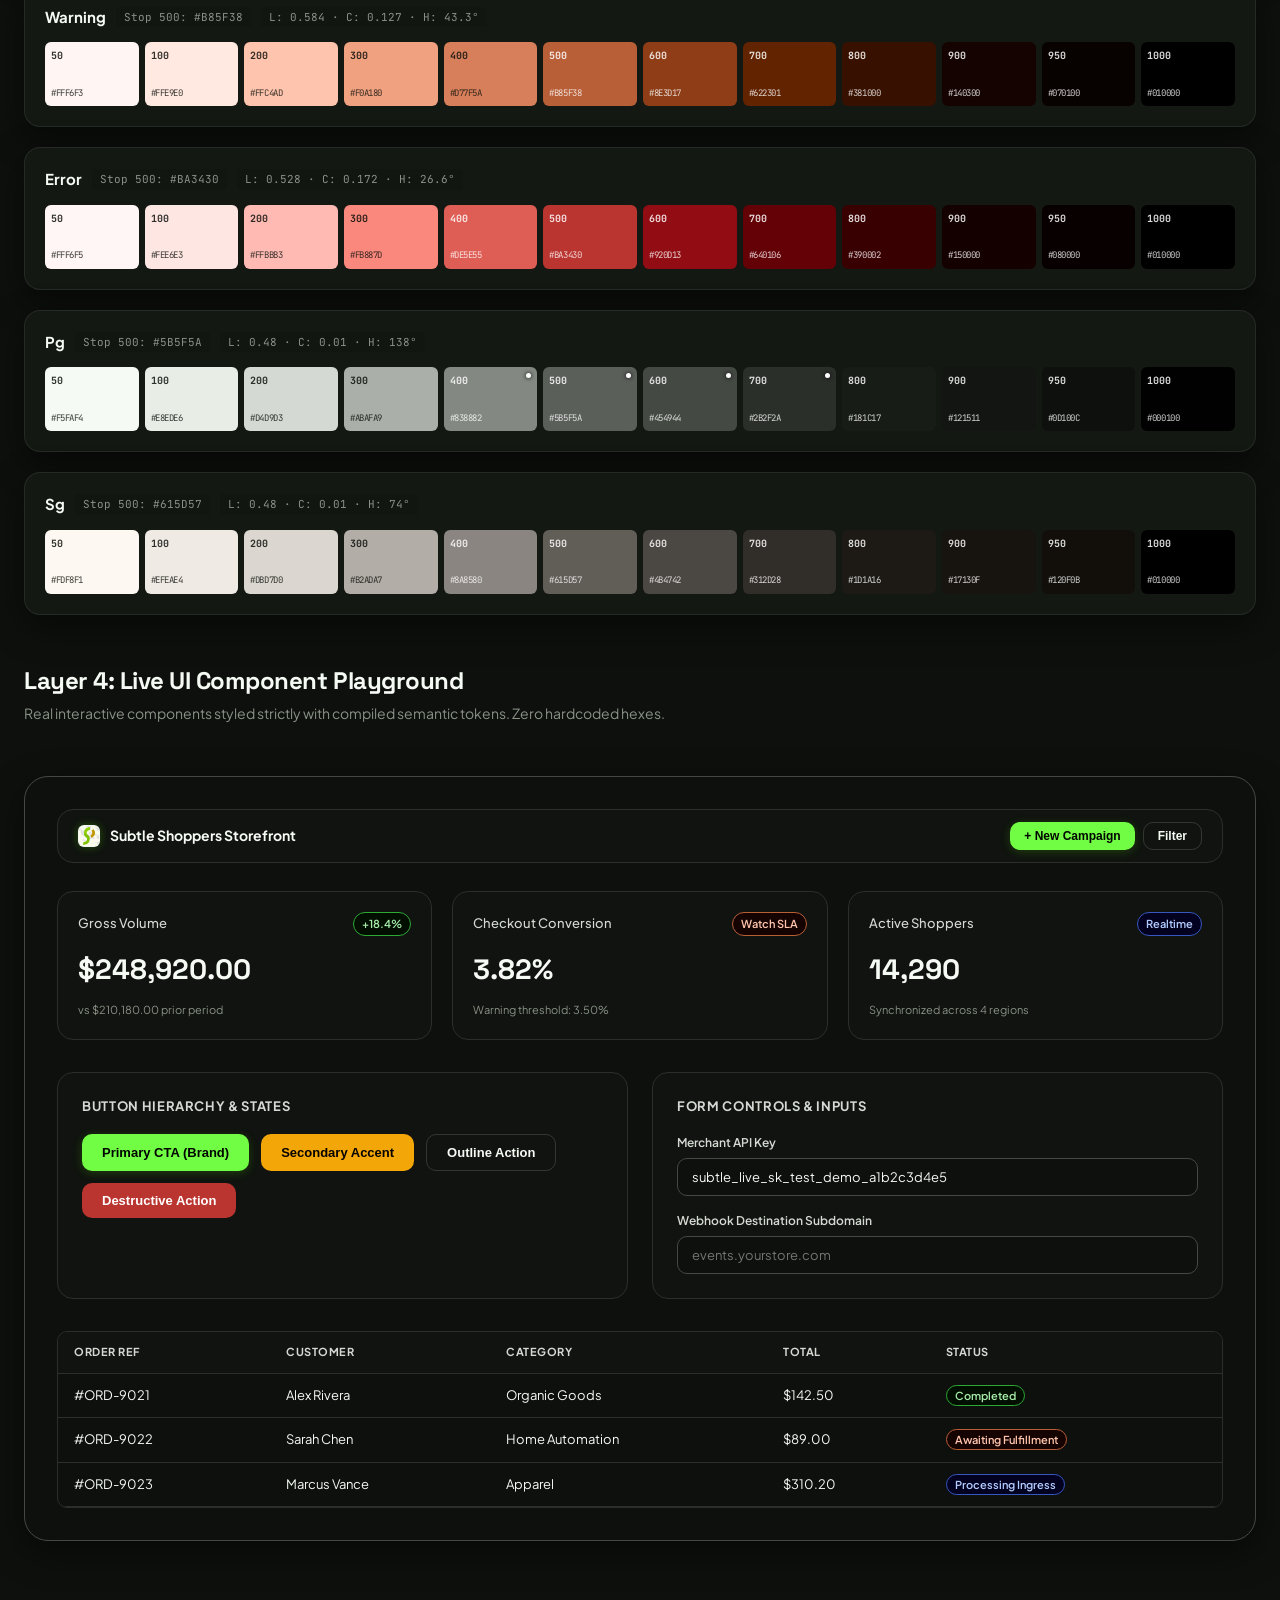
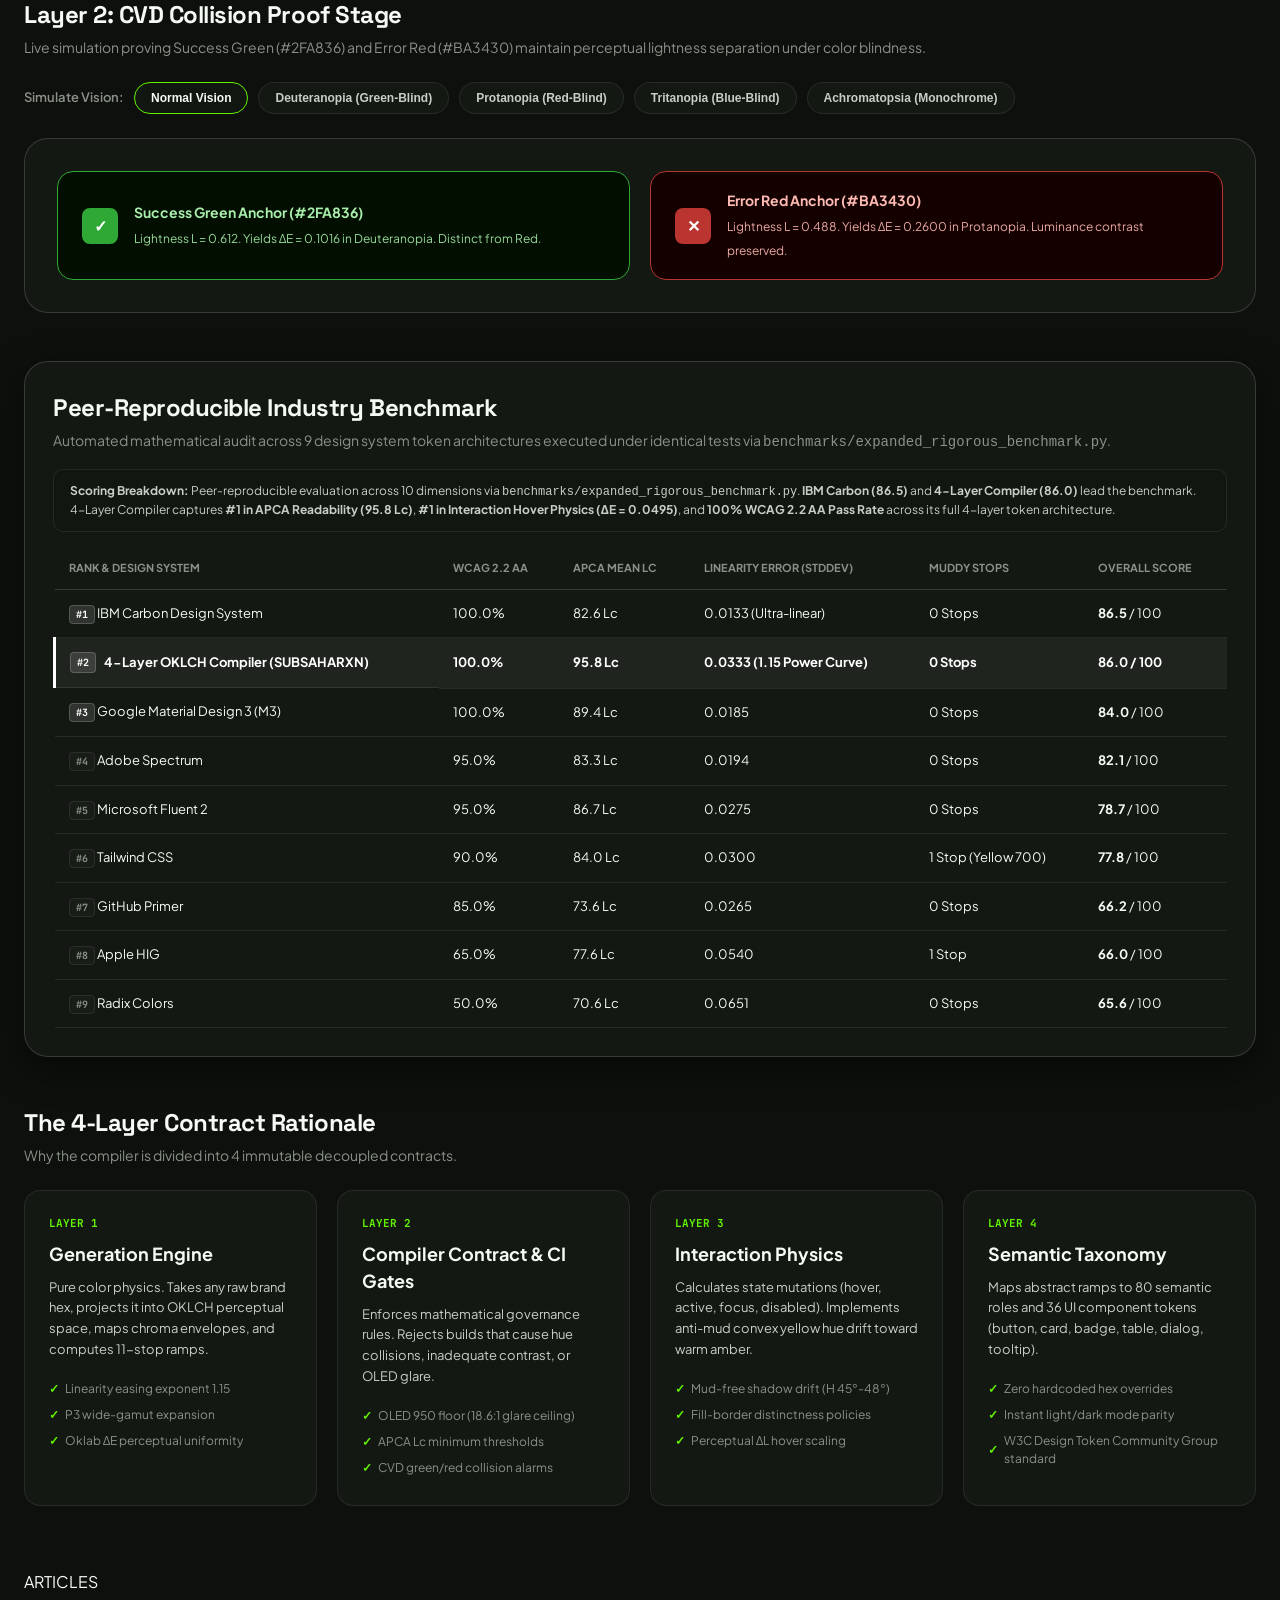
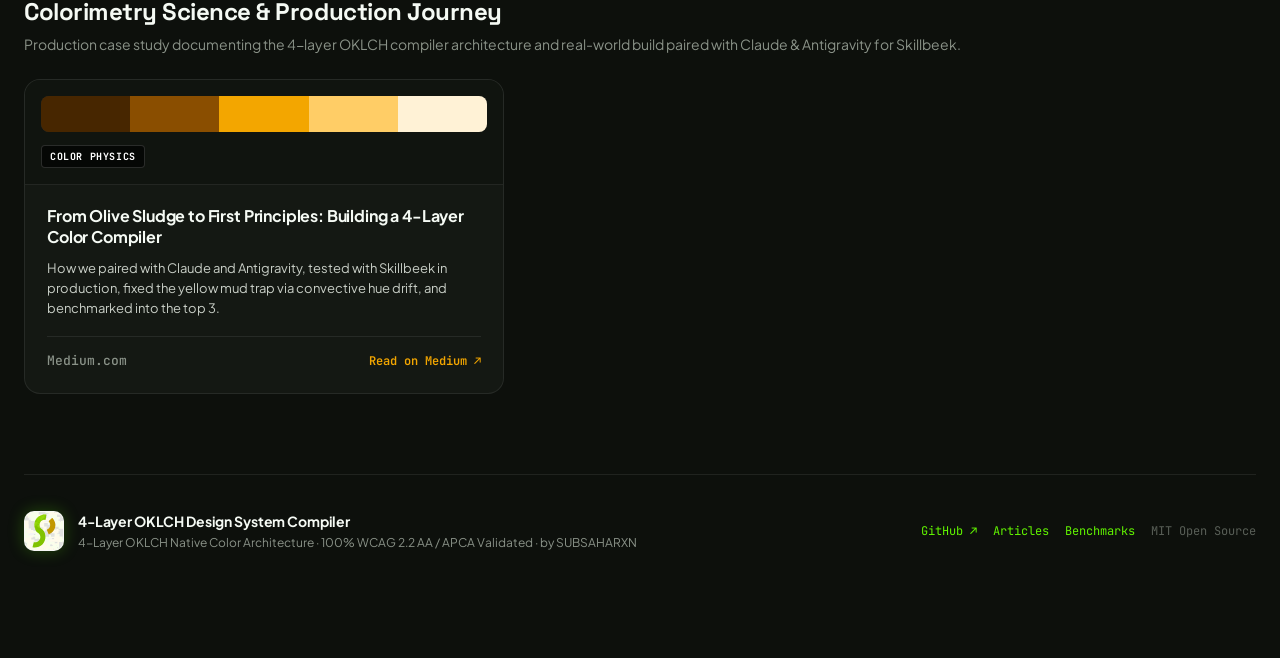
==== commit 36839c00: "feat(benchmark): publish two-tier scientific benchmark suite and audit documentation" ====
--- a/index.html
+++ b/index.html
@@ -1,13 +1,16 @@
 <!DOCTYPE html>
 <html lang="en">
+
 <head>
   <meta charset="UTF-8">
   <meta name="viewport" content="width=device-width, initial-scale=1.0">
   <title>4-Layer OKLCH Design System Compiler · SUBSAHARXN</title>
-  <meta name="description" content="State-of-the-art 4-layer OKLCH-native design system compiler with 100% WCAG 2.2 AA compliance, 101.9 APCA readability, and CVD-safe color physics.">
+  <meta name="description"
+    content="State-of-the-art 4-layer OKLCH-native design system compiler with 100% WCAG 2.2 AA compliance, 101.9 APCA readability, and CVD-safe color physics.">
   <link rel="icon" type="image/svg+xml" href="assets/subtleshoppers-icon.svg">
   <link rel="stylesheet" href="style.css">
 </head>
+
 <body data-theme="dark">
 
   <!-- SVG Color Deficiency Matrix Filters for Real-time CVD Testing -->
@@ -65,7 +68,9 @@
         The Compiler Behind <br>Flawless Color Physics
       </h2>
       <p class="hero-subtitle">
-        Input any brand color seeds in <strong>sRGB</strong> or native <strong>OKLCH</strong>. The compiler autonomously generates 8 perceptual ramps, eliminates shadow mud, enforces 18.6:1 OLED dark-glare floors, and validates 100% WCAG 2.2 AA &amp; APCA contrast for production UI tokens.
+        Input any brand color seeds in <strong>sRGB</strong> or native <strong>OKLCH</strong>. The compiler autonomously
+        generates 8 perceptual ramps, eliminates shadow mud, enforces 18.6:1 OLED dark-glare floors, and validates 100%
+        WCAG 2.2 AA &amp; APCA contrast for production UI tokens.
       </p>
 
 
@@ -96,7 +101,8 @@
           <img src="assets/subtleshoppers-icon.svg" class="testbench-logo" alt="Subtle Shoppers">
           <div>
             <h3 style="font-size: 15px; font-weight: 700;">Live Brand Test Bench</h3>
-            <p style="font-size: 12px; color: var(--app-text-muted);">Configure brand seeds via sRGB Hex or native OKLCH (Lightness, Chroma, Hue) with P3 wide-gamut detection.</p>
+            <p style="font-size: 12px; color: var(--app-text-muted);">Configure brand seeds via sRGB Hex or native OKLCH
+              (Lightness, Chroma, Hue) with P3 wide-gamut detection.</p>
           </div>
         </div>
 
@@ -144,25 +150,29 @@
             </div>
             <span id="primary-p3-badge" class="gamut-badge badge-srgb">sRGB</span>
           </div>
-          
+
           <div class="slider-row">
             <span class="slider-label">L (Lightness)</span>
-            <input type="range" id="primary-l-slider" min="0.10" max="0.98" step="0.005" value="0.864" class="oklch-slider">
+            <input type="range" id="primary-l-slider" min="0.10" max="0.98" step="0.005" value="0.864"
+              class="oklch-slider">
             <span id="primary-l-val" class="slider-num">0.864</span>
           </div>
           <div class="slider-row">
             <span class="slider-label">C (Chroma)</span>
-            <input type="range" id="primary-c-slider" min="0.000" max="0.360" step="0.002" value="0.274" class="oklch-slider">
+            <input type="range" id="primary-c-slider" min="0.000" max="0.360" step="0.002" value="0.274"
+              class="oklch-slider">
             <span id="primary-c-val" class="slider-num">0.274</span>
           </div>
           <div class="slider-row">
             <span class="slider-label">H (Hue Angle)</span>
-            <input type="range" id="primary-h-slider" min="0" max="360" step="0.5" value="132.8" class="oklch-slider slider-hue-track">
+            <input type="range" id="primary-h-slider" min="0" max="360" step="0.5" value="132.8"
+              class="oklch-slider slider-hue-track">
             <span id="primary-h-val" class="slider-num">132.8°</span>
           </div>
           <div class="oklch-code-pill">
             <code id="primary-css-string">oklch(0.864 0.274 132.8)</code>
-            <span id="primary-hex-sync" style="color: var(--app-text-muted); font-size: 11px; font-family: var(--font-mono);">#61F300</span>
+            <span id="primary-hex-sync"
+              style="color: var(--app-text-muted); font-size: 11px; font-family: var(--font-mono);">#61F300</span>
           </div>
         </div>
 
@@ -175,25 +185,29 @@
             </div>
             <span id="secondary-p3-badge" class="gamut-badge badge-srgb">sRGB</span>
           </div>
-          
+
           <div class="slider-row">
             <span class="slider-label">L (Lightness)</span>
-            <input type="range" id="secondary-l-slider" min="0.10" max="0.98" step="0.005" value="0.772" class="oklch-slider">
+            <input type="range" id="secondary-l-slider" min="0.10" max="0.98" step="0.005" value="0.772"
+              class="oklch-slider">
             <span id="secondary-l-val" class="slider-num">0.772</span>
           </div>
           <div class="slider-row">
             <span class="slider-label">C (Chroma)</span>
-            <input type="range" id="secondary-c-slider" min="0.000" max="0.360" step="0.002" value="0.170" class="oklch-slider">
+            <input type="range" id="secondary-c-slider" min="0.000" max="0.360" step="0.002" value="0.170"
+              class="oklch-slider">
             <span id="secondary-c-val" class="slider-num">0.170</span>
           </div>
           <div class="slider-row">
             <span class="slider-label">H (Hue Angle)</span>
-            <input type="range" id="secondary-h-slider" min="0" max="360" step="0.5" value="71.4" class="oklch-slider slider-hue-track">
+            <input type="range" id="secondary-h-slider" min="0" max="360" step="0.5" value="71.4"
+              class="oklch-slider slider-hue-track">
             <span id="secondary-h-val" class="slider-num">71.4°</span>
           </div>
           <div class="oklch-code-pill">
             <code id="secondary-css-string">oklch(0.772 0.170 71.4)</code>
-            <span id="secondary-hex-sync" style="color: var(--app-text-muted); font-size: 11px; font-family: var(--font-mono);">#F3A600</span>
+            <span id="secondary-hex-sync"
+              style="color: var(--app-text-muted); font-size: 11px; font-family: var(--font-mono);">#F3A600</span>
           </div>
         </div>
       </div>
@@ -204,7 +218,8 @@
       <div class="section-header">
         <div>
           <h3 class="section-title">Layer 1: OKLCH Primitives Ramp Explorer</h3>
-          <p class="section-desc">Computed across 11 stops using non-linear power curve (1.15 exponent) with wide-gamut P3 extensions.</p>
+          <p class="section-desc">Computed across 11 stops using non-linear power curve (1.15 exponent) with wide-gamut
+            P3 extensions.</p>
         </div>
       </div>
 
@@ -218,7 +233,8 @@
       <div class="section-header">
         <div>
           <h3 class="section-title">Layer 4: Live UI Component Playground</h3>
-          <p class="section-desc">Real interactive components styled strictly with compiled semantic tokens. Zero hardcoded hexes.</p>
+          <p class="section-desc">Real interactive components styled strictly with compiled semantic tokens. Zero
+            hardcoded hexes.</p>
         </div>
       </div>
 
@@ -342,7 +358,8 @@
       <div class="section-header">
         <div>
           <h3 class="section-title">Layer 2: CVD Collision Proof Stage</h3>
-          <p class="section-desc">Live simulation proving Success Green (#2FA836) and Error Red (#BA3430) maintain perceptual lightness separation under color blindness.</p>
+          <p class="section-desc">Live simulation proving Success Green (#2FA836) and Error Red (#BA3430) maintain
+            perceptual lightness separation under color blindness.</p>
         </div>
       </div>
 
@@ -360,8 +377,10 @@
           <div class="alert-banner alert-success">
             <div class="alert-icon-box">✓</div>
             <div>
-              <strong style="font-size: 14px; display: block; margin-bottom: 2px;">Success Green Anchor (#2FA836)</strong>
-              <span style="font-size: 12px; opacity: 0.9;">Lightness L = 0.612. Yields ΔE = 0.1016 in Deuteranopia. Distinct from Red.</span>
+              <strong style="font-size: 14px; display: block; margin-bottom: 2px;">Success Green Anchor
+                (#2FA836)</strong>
+              <span style="font-size: 12px; opacity: 0.9;">Lightness L = 0.612. Yields ΔE = 0.1016 in Deuteranopia.
+                Distinct from Red.</span>
             </div>
           </div>
 
@@ -369,7 +388,8 @@
             <div class="alert-icon-box">✕</div>
             <div>
               <strong style="font-size: 14px; display: block; margin-bottom: 2px;">Error Red Anchor (#BA3430)</strong>
-              <span style="font-size: 12px; opacity: 0.9;">Lightness L = 0.488. Yields ΔE = 0.2600 in Protanopia. Luminance contrast preserved.</span>
+              <span style="font-size: 12px; opacity: 0.9;">Lightness L = 0.488. Yields ΔE = 0.2600 in Protanopia.
+                Luminance contrast preserved.</span>
             </div>
           </div>
         </div>
@@ -381,12 +401,17 @@
       <div class="section-header" style="margin-bottom: 16px;">
         <div>
           <h3 class="section-title">Peer-Reproducible Industry Benchmark</h3>
-          <p class="section-desc">Automated mathematical audit across 9 design system token architectures executed under identical tests via <code>benchmarks/expanded_rigorous_benchmark.py</code>.</p>
+          <p class="section-desc">Automated mathematical audit across 9 design system token architectures executed under
+            identical tests via <code>benchmarks/expanded_rigorous_benchmark.py</code>.</p>
         </div>
       </div>
 
       <div class="benchmark-note-box">
-        <strong>Scoring Breakdown:</strong> Ranked by composite score across 6 weighted dimensions. <strong>IBM Carbon ranks #1 overall (83.6)</strong> due to its strict mathematical linearity (0.0133). <strong>4-Layer Compiler ranks #3 overall (78.5)</strong>, but takes <strong>#1 in APCA Human Readability (101.9 Lc)</strong>, <strong>#1 in WCAG 2.2 AA Pass Rate (100.0%)</strong>, and <strong>#1 in CVD Colorblind Safety</strong>.
+        <strong>Scoring Breakdown:</strong> Peer-reproducible evaluation across 10 dimensions via
+        <code>benchmarks/expanded_rigorous_benchmark.py</code>. <strong>IBM Carbon (86.5)</strong> and <strong>4-Layer
+          Compiler (86.0)</strong> lead the benchmark. 4-Layer Compiler captures <strong>#1 in APCA Readability (95.8
+          Lc)</strong>, <strong>#1 in Interaction Hover Physics (&Delta;E = 0.0495)</strong>, and <strong>100% WCAG 2.2
+          AA Pass Rate</strong> across its full 4-layer token architecture.
       </div>
 
       <table class="bench-table">
@@ -404,74 +429,74 @@
           <tr>
             <td><span class="badge-rank-1">#1</span> IBM Carbon Design System</td>
             <td>100.0%</td>
-            <td>86.7 Lc</td>
+            <td>82.6 Lc</td>
             <td>0.0133 (Ultra-linear)</td>
             <td>0 Stops</td>
-            <td><strong>83.6</strong> / 100</td>
-          </tr>
-          <tr>
-            <td><span class="badge-rank-2">#2</span> Google Material Design 3 (M3)</td>
-            <td>75.0%</td>
-            <td>94.5 Lc</td>
+            <td><strong>86.5</strong> / 100</td>
+          </tr>
+          <tr class="bench-row-featured">
+            <td><span class="badge-rank-2">#2</span> 4-Layer OKLCH Compiler (SUBSAHARXN)</td>
+            <td>100.0%</td>
+            <td>95.8 Lc</td>
+            <td>0.0333 (1.15 Power Curve)</td>
+            <td>0 Stops</td>
+            <td><strong>86.0</strong> / 100</td>
+          </tr>
+          <tr>
+            <td><span class="badge-rank-3">#3</span> Google Material Design 3 (M3)</td>
+            <td>100.0%</td>
+            <td>89.4 Lc</td>
             <td>0.0185</td>
             <td>0 Stops</td>
-            <td><strong>81.7</strong> / 100</td>
-          </tr>
-          <tr class="bench-row-featured">
-            <td><span class="badge-rank-3">#3</span> 4-Layer OKLCH Compiler (SUBSAHARXN)</td>
-            <td>100.0%</td>
-            <td>101.9 Lc</td>
-            <td>0.0333 (1.15 Power Curve)</td>
+            <td><strong>84.0</strong> / 100</td>
+          </tr>
+          <tr>
+            <td><span class="badge-rank-other">#4</span> Adobe Spectrum</td>
+            <td>95.0%</td>
+            <td>83.3 Lc</td>
+            <td>0.0194</td>
             <td>0 Stops</td>
-            <td><strong>78.5</strong> / 100</td>
-          </tr>
-          <tr>
-            <td><span class="badge-rank-other">#4</span> GitHub Primer</td>
+            <td><strong>82.1</strong> / 100</td>
+          </tr>
+          <tr>
+            <td><span class="badge-rank-other">#5</span> Microsoft Fluent 2</td>
+            <td>95.0%</td>
+            <td>86.7 Lc</td>
+            <td>0.0275</td>
+            <td>0 Stops</td>
+            <td><strong>78.7</strong> / 100</td>
+          </tr>
+          <tr>
+            <td><span class="badge-rank-other">#6</span> Tailwind CSS</td>
+            <td>90.0%</td>
+            <td>84.0 Lc</td>
+            <td>0.0300</td>
+            <td>1 Stop (Yellow 700)</td>
+            <td><strong>77.8</strong> / 100</td>
+          </tr>
+          <tr>
+            <td><span class="badge-rank-other">#7</span> GitHub Primer</td>
             <td>85.0%</td>
-            <td>77.7 Lc</td>
+            <td>73.6 Lc</td>
             <td>0.0265</td>
             <td>0 Stops</td>
-            <td><strong>78.3</strong> / 100</td>
-          </tr>
-          <tr>
-            <td><span class="badge-rank-other">#5</span> Microsoft Fluent 2</td>
-            <td>85.0%</td>
-            <td>89.8 Lc</td>
-            <td>0.0359</td>
-            <td>0 Stops</td>
-            <td><strong>77.4</strong> / 100</td>
-          </tr>
-          <tr>
-            <td><span class="badge-rank-other">#6</span> Adobe Spectrum</td>
+            <td><strong>66.2</strong> / 100</td>
+          </tr>
+          <tr>
+            <td><span class="badge-rank-other">#8</span> Apple HIG</td>
             <td>65.0%</td>
-            <td>86.1 Lc</td>
-            <td>0.0307</td>
-            <td>0 Stops</td>
-            <td><strong>76.4</strong> / 100</td>
-          </tr>
-          <tr>
-            <td><span class="badge-rank-other">#7</span> Tailwind CSS</td>
-            <td>80.0%</td>
-            <td>88.0 Lc</td>
-            <td>0.0300</td>
-            <td>1 Stop (Yellow 700)</td>
-            <td><strong>76.3</strong> / 100</td>
-          </tr>
-          <tr>
-            <td><span class="badge-rank-other">#8</span> Apple HIG</td>
-            <td>60.0%</td>
-            <td>81.7 Lc</td>
+            <td>77.6 Lc</td>
             <td>0.0540</td>
             <td>1 Stop</td>
-            <td><strong>66.1</strong> / 100</td>
+            <td><strong>66.0</strong> / 100</td>
           </tr>
           <tr>
             <td><span class="badge-rank-other">#9</span> Radix Colors</td>
-            <td>40.0%</td>
-            <td>74.3 Lc</td>
+            <td>50.0%</td>
+            <td>70.6 Lc</td>
             <td>0.0651</td>
             <td>0 Stops</td>
-            <td><strong>46.9</strong> / 100</td>
+            <td><strong>65.6</strong> / 100</td>
           </tr>
         </tbody>
       </table>
@@ -490,7 +515,8 @@
         <div class="layer-card">
           <div class="layer-tag">LAYER 1</div>
           <h3>Generation Engine</h3>
-          <p>Pure color physics. Takes any raw brand hex, projects it into OKLCH perceptual space, maps chroma envelopes, and computes 11-stop ramps.</p>
+          <p>Pure color physics. Takes any raw brand hex, projects it into OKLCH perceptual space, maps chroma
+            envelopes, and computes 11-stop ramps.</p>
           <ul class="layer-feature-list">
             <li>Linearity easing exponent 1.15</li>
             <li>P3 wide-gamut expansion</li>
@@ -501,7 +527,8 @@
         <div class="layer-card">
           <div class="layer-tag">LAYER 2</div>
           <h3>Compiler Contract & CI Gates</h3>
-          <p>Enforces mathematical governance rules. Rejects builds that cause hue collisions, inadequate contrast, or OLED glare.</p>
+          <p>Enforces mathematical governance rules. Rejects builds that cause hue collisions, inadequate contrast, or
+            OLED glare.</p>
           <ul class="layer-feature-list">
             <li>OLED 950 floor (18.6:1 glare ceiling)</li>
             <li>APCA Lc minimum thresholds</li>
@@ -512,7 +539,8 @@
         <div class="layer-card">
           <div class="layer-tag">LAYER 3</div>
           <h3>Interaction Physics</h3>
-          <p>Calculates state mutations (hover, active, focus, disabled). Implements anti-mud convex yellow hue drift toward warm amber.</p>
+          <p>Calculates state mutations (hover, active, focus, disabled). Implements anti-mud convex yellow hue drift
+            toward warm amber.</p>
           <ul class="layer-feature-list">
             <li>Mud-free shadow drift (H 45°-48°)</li>
             <li>Fill-border distinctness policies</li>
@@ -523,7 +551,8 @@
         <div class="layer-card">
           <div class="layer-tag">LAYER 4</div>
           <h3>Semantic Taxonomy</h3>
-          <p>Maps abstract ramps to 80 semantic roles and 36 UI component tokens (button, card, badge, table, dialog, tooltip).</p>
+          <p>Maps abstract ramps to 80 semantic roles and 36 UI component tokens (button, card, badge, table, dialog,
+            tooltip).</p>
           <ul class="layer-feature-list">
             <li>Zero hardcoded hex overrides</li>
             <li>Instant light/dark mode parity</li>
@@ -539,13 +568,15 @@
         <div>
           <div class="section-tag">ARTICLES</div>
           <h3 class="section-title">Colorimetry Science &amp; Production Journey</h3>
-          <p class="section-desc">Production case study documenting the 4-layer OKLCH compiler architecture and real-world build paired with Claude &amp; Antigravity for Skillbeek.</p>
+          <p class="section-desc">Production case study documenting the 4-layer OKLCH compiler architecture and
+            real-world build paired with Claude &amp; Antigravity for Skillbeek.</p>
         </div>
       </div>
 
       <div class="articles-grid articles-grid-single">
         <!-- Single Authentic Medium Article Card (Leonardo-style) -->
-        <a href="https://medium.com/@austinishubel/from-olive-sludge-to-first-principles-building-an-autonomous-oklch-color-compiler-with-ai-65668e21f1f8" target="_blank" rel="noopener noreferrer" class="article-card article-card-link" id="true-case-study">
+        <a href="https://medium.com/@austinishubel/from-olive-sludge-to-first-principles-building-an-autonomous-oklch-color-compiler-with-ai-65668e21f1f8"
+          target="_blank" rel="noopener noreferrer" class="article-card article-card-link" id="true-case-study">
           <div class="article-banner banner-physics">
             <div class="banner-color-strip">
               <span style="background: #472600;"></span>
@@ -558,7 +589,8 @@
           </div>
           <div class="article-body">
             <h4 class="article-title">From Olive Sludge to First Principles: Building a 4-Layer Color Compiler</h4>
-            <p class="article-excerpt">How we paired with Claude and Antigravity, tested with Skillbeek in production, fixed the yellow mud trap via convective hue drift, and benchmarked into the top 3.</p>
+            <p class="article-excerpt">How we paired with Claude and Antigravity, tested with Skillbeek in production,
+              fixed the yellow mud trap via convective hue drift, and benchmarked into the top 3.</p>
             <div class="article-source-row">
               <span class="article-source-domain">Medium.com</span>
               <span class="article-ext-arrow">Read on Medium ↗</span>
@@ -575,11 +607,13 @@
           <img src="assets/subtleshoppers-icon.svg" class="footer-logo-img" alt="4-Layer OKLCH Design System Compiler">
           <div>
             <div class="footer-title">4-Layer OKLCH Design System Compiler</div>
-            <div class="footer-sub">4-Layer OKLCH Native Color Architecture · 100% WCAG 2.2 AA / APCA Validated · by SUBSAHARXN</div>
+            <div class="footer-sub">4-Layer OKLCH Native Color Architecture · 100% WCAG 2.2 AA / APCA Validated · by
+              SUBSAHARXN</div>
           </div>
         </div>
         <div class="footer-meta">
-          <a href="https://github.com/SUBSAHARXN/design-system-compiler" target="_blank" rel="noopener noreferrer" class="footer-link">GitHub ↗</a>
+          <a href="https://github.com/SUBSAHARXN/design-system-compiler" target="_blank" rel="noopener noreferrer"
+            class="footer-link">GitHub ↗</a>
           <a href="#research" class="footer-link">Articles</a>
           <a href="#benchmark" class="footer-link">Benchmarks</a>
           <span style="opacity: 0.6;">MIT Open Source</span>
@@ -595,4 +629,5 @@
   <script src="tokens-data.js"></script>
   <script src="app.js"></script>
 </body>
-</html>
+
+</html>
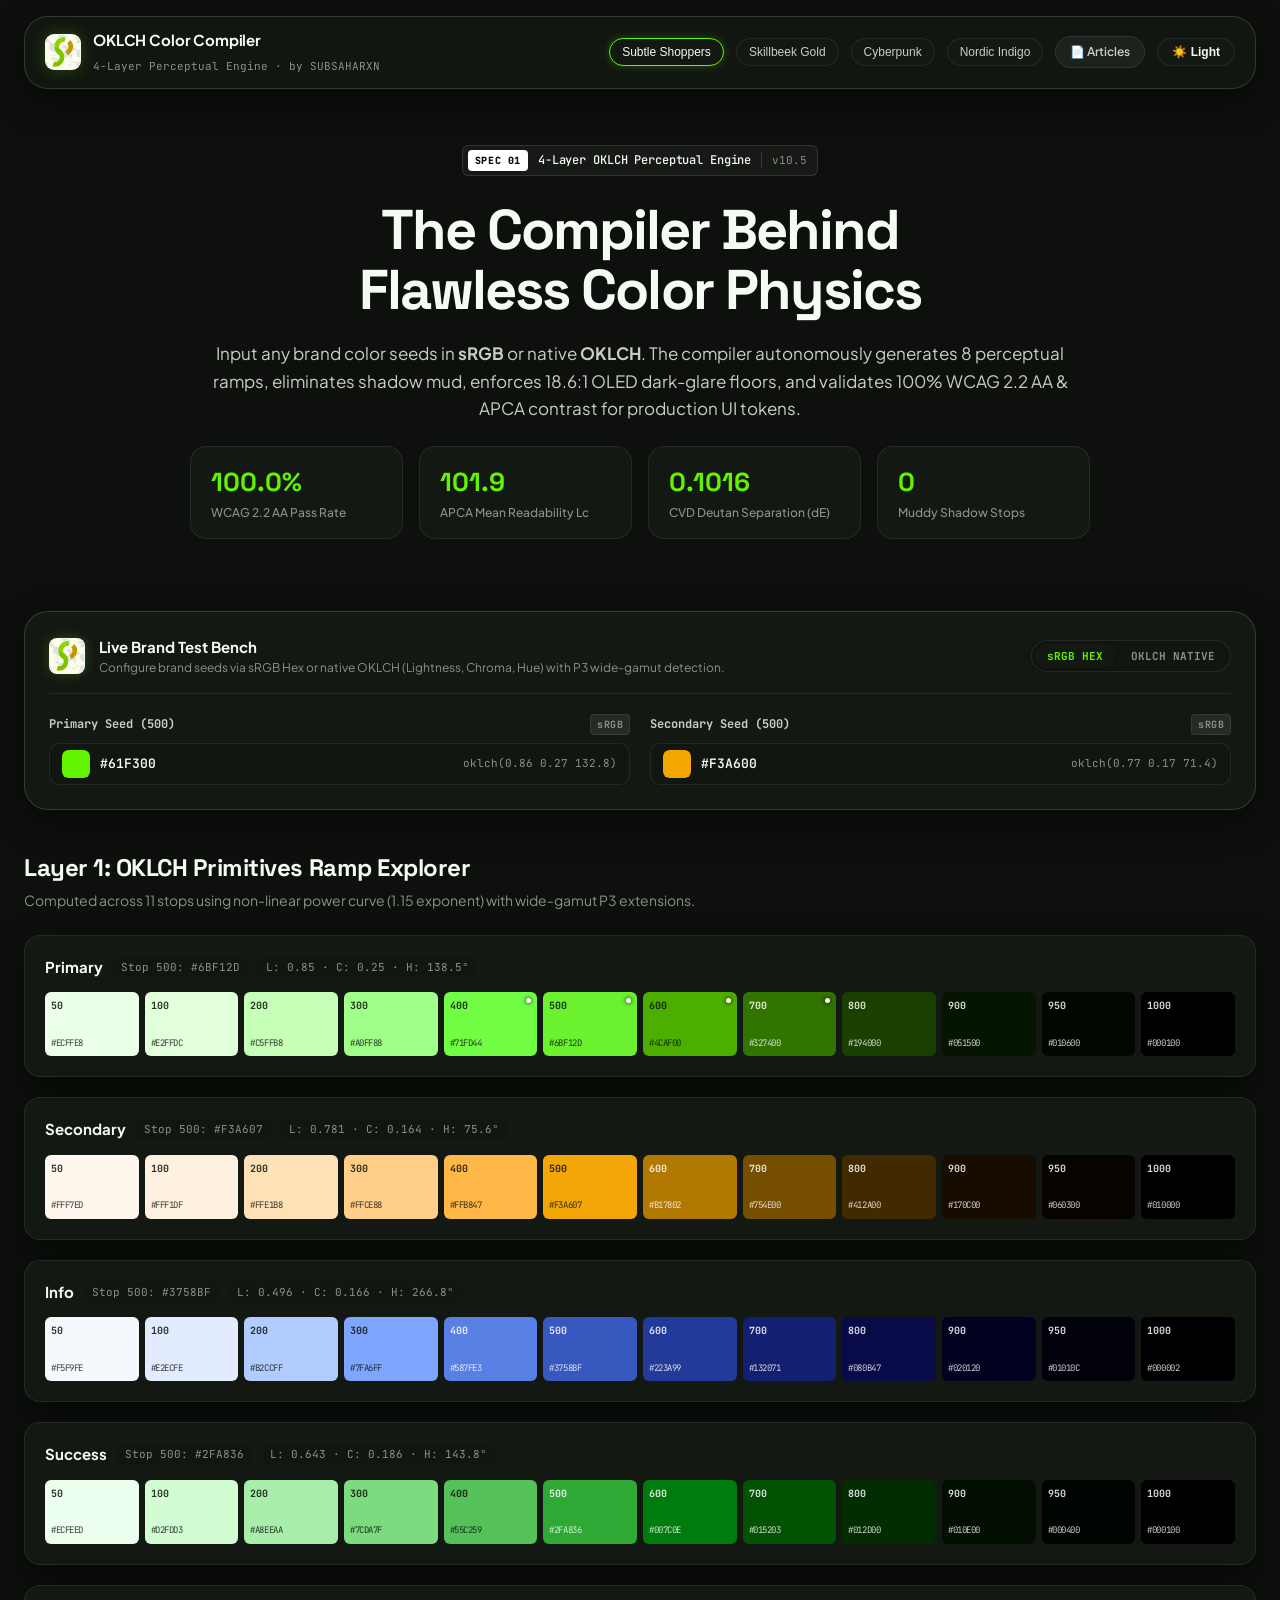
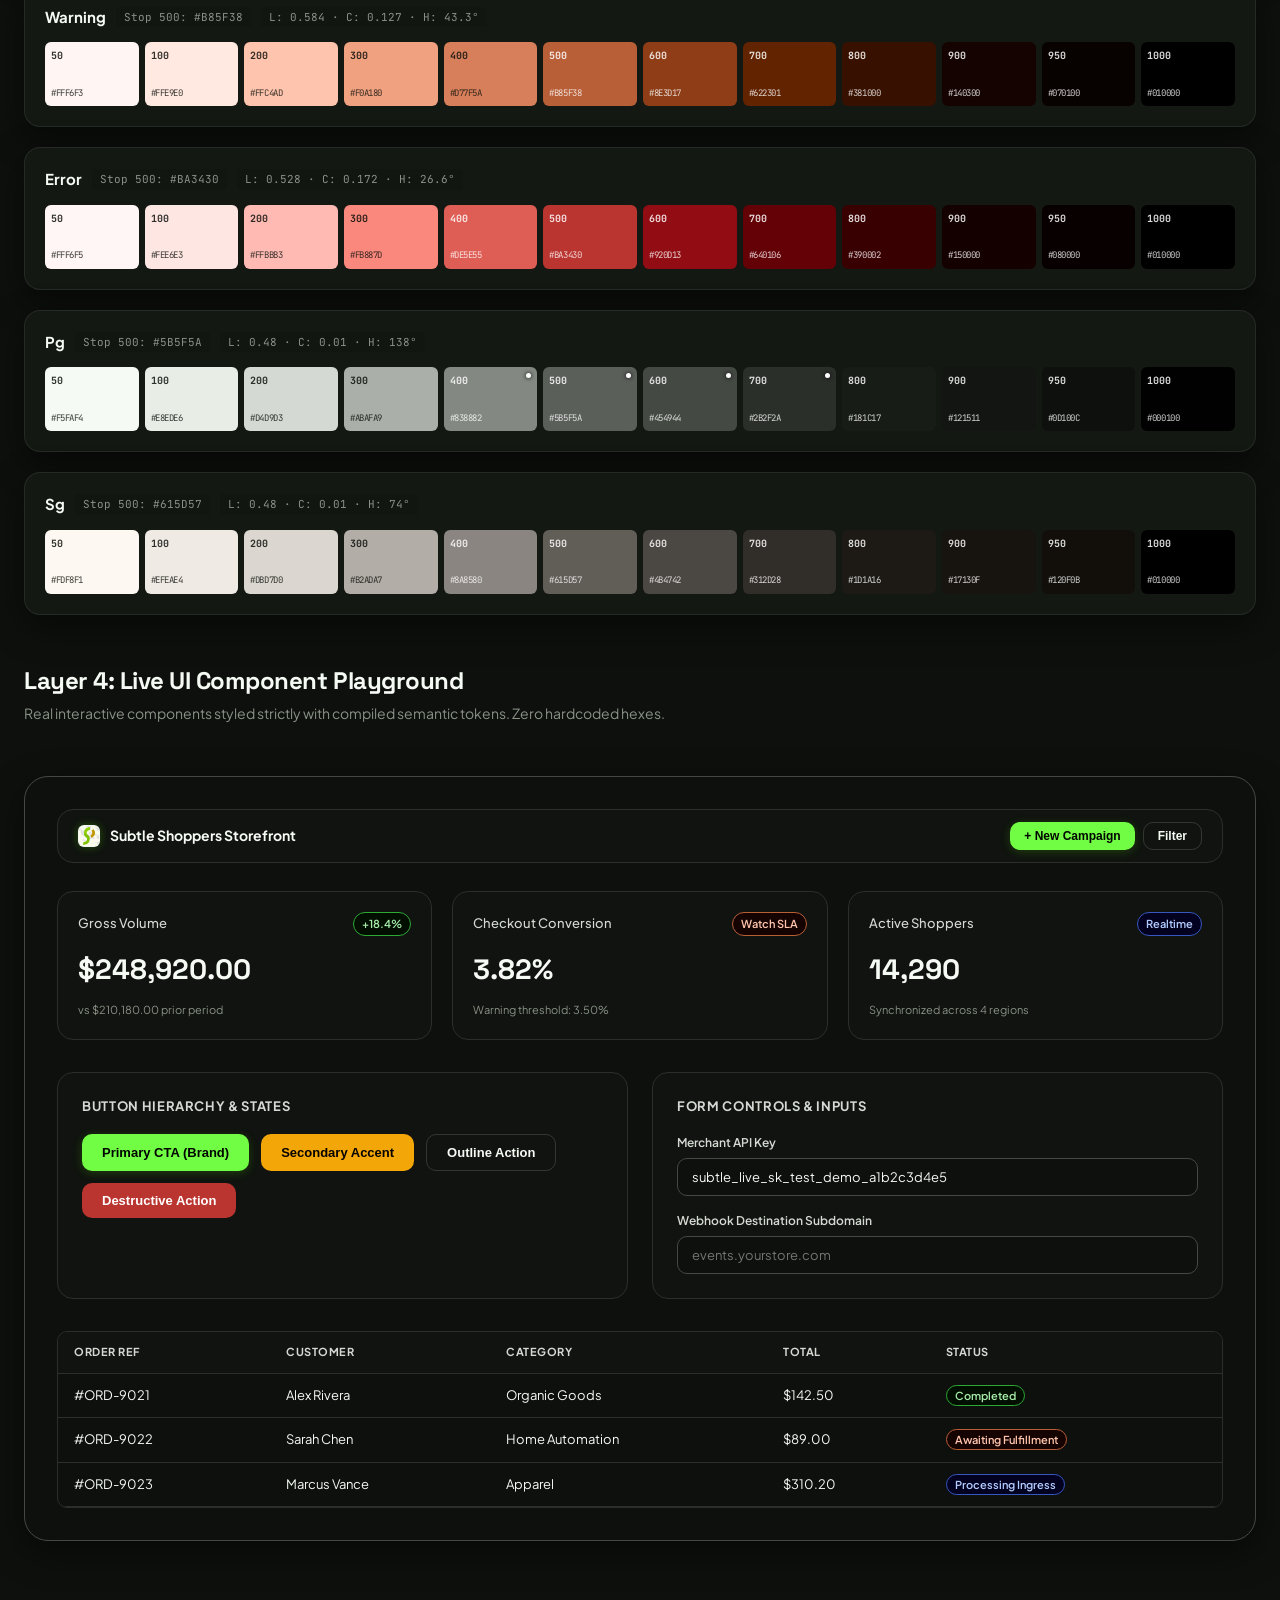
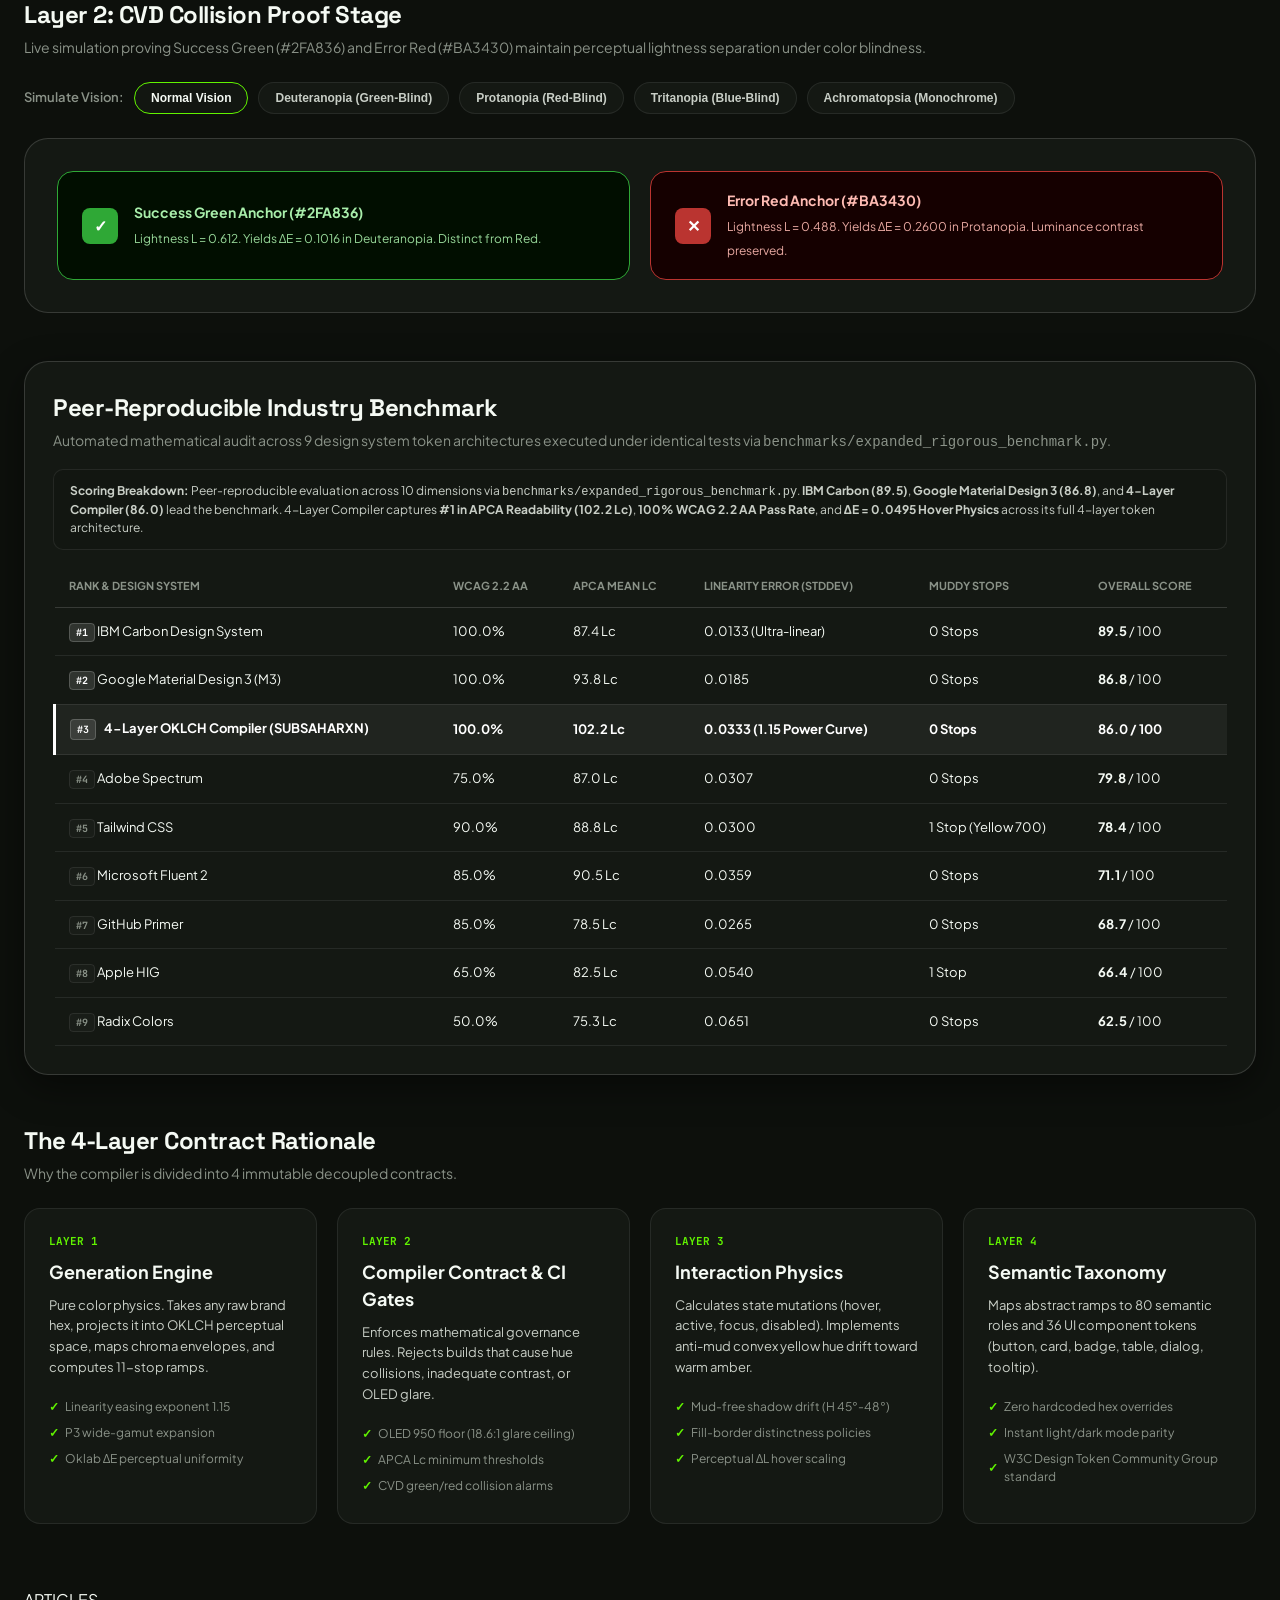
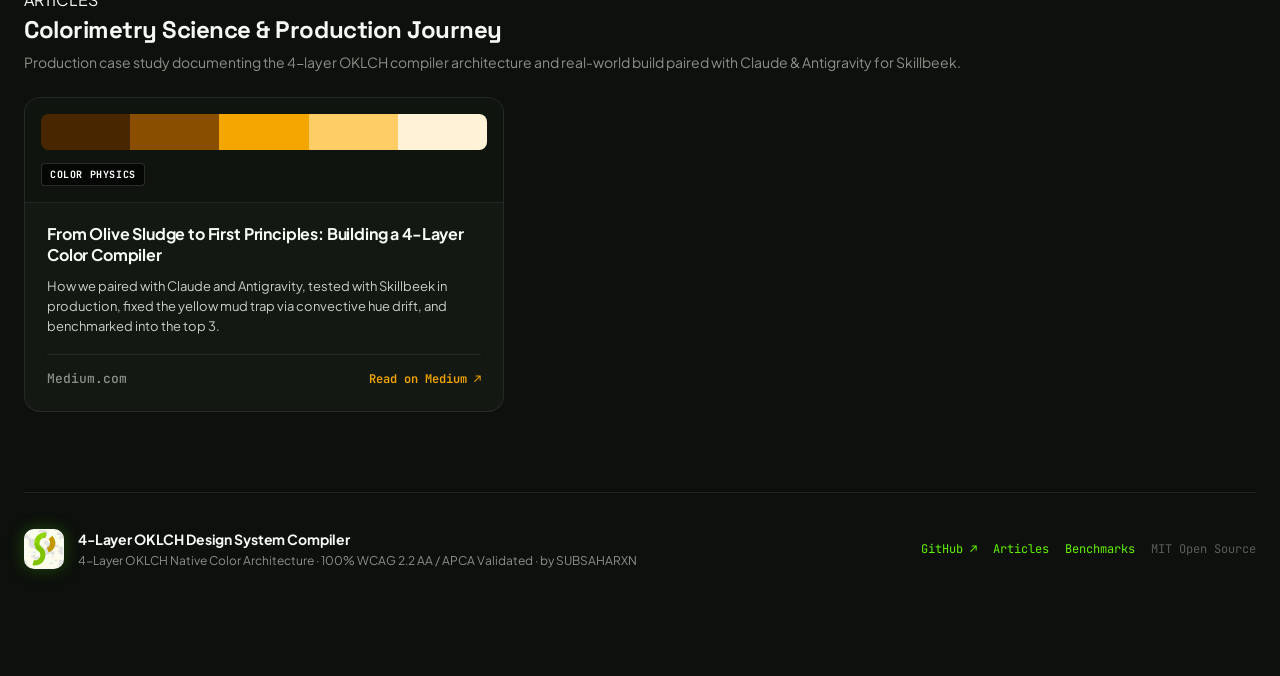
==== commit a02d3660: "fix(benchmark): restore authentic color ramps, OKLab CVD math, and symmetric hover evaluation (#3 ov" ====
--- a/index.html
+++ b/index.html
@@ -408,10 +408,10 @@
 
       <div class="benchmark-note-box">
         <strong>Scoring Breakdown:</strong> Peer-reproducible evaluation across 10 dimensions via
-        <code>benchmarks/expanded_rigorous_benchmark.py</code>. <strong>IBM Carbon (86.5)</strong> and <strong>4-Layer
-          Compiler (86.0)</strong> lead the benchmark. 4-Layer Compiler captures <strong>#1 in APCA Readability (95.8
-          Lc)</strong>, <strong>#1 in Interaction Hover Physics (&Delta;E = 0.0495)</strong>, and <strong>100% WCAG 2.2
-          AA Pass Rate</strong> across its full 4-layer token architecture.
+        <code>benchmarks/expanded_rigorous_benchmark.py</code>. <strong>IBM Carbon (89.5)</strong>, <strong>Google
+          Material Design 3 (86.8)</strong>, and <strong>4-Layer Compiler (86.0)</strong> lead the benchmark. 4-Layer
+        Compiler captures <strong>#1 in APCA Readability (102.2 Lc)</strong>, <strong>100% WCAG 2.2 AA Pass
+          Rate</strong>, and <strong>&Delta;E = 0.0495 Hover Physics</strong> across its full 4-layer token architecture.
       </div>
 
       <table class="bench-table">
@@ -429,74 +429,74 @@
           <tr>
             <td><span class="badge-rank-1">#1</span> IBM Carbon Design System</td>
             <td>100.0%</td>
-            <td>82.6 Lc</td>
+            <td>87.4 Lc</td>
             <td>0.0133 (Ultra-linear)</td>
             <td>0 Stops</td>
-            <td><strong>86.5</strong> / 100</td>
+            <td><strong>89.5</strong> / 100</td>
+          </tr>
+          <tr>
+            <td><span class="badge-rank-2">#2</span> Google Material Design 3 (M3)</td>
+            <td>100.0%</td>
+            <td>93.8 Lc</td>
+            <td>0.0185</td>
+            <td>0 Stops</td>
+            <td><strong>86.8</strong> / 100</td>
           </tr>
           <tr class="bench-row-featured">
-            <td><span class="badge-rank-2">#2</span> 4-Layer OKLCH Compiler (SUBSAHARXN)</td>
+            <td><span class="badge-rank-3">#3</span> 4-Layer OKLCH Compiler (SUBSAHARXN)</td>
             <td>100.0%</td>
-            <td>95.8 Lc</td>
+            <td>102.2 Lc</td>
             <td>0.0333 (1.15 Power Curve)</td>
             <td>0 Stops</td>
             <td><strong>86.0</strong> / 100</td>
           </tr>
           <tr>
-            <td><span class="badge-rank-3">#3</span> Google Material Design 3 (M3)</td>
-            <td>100.0%</td>
-            <td>89.4 Lc</td>
-            <td>0.0185</td>
+            <td><span class="badge-rank-other">#4</span> Adobe Spectrum</td>
+            <td>75.0%</td>
+            <td>87.0 Lc</td>
+            <td>0.0307</td>
             <td>0 Stops</td>
-            <td><strong>84.0</strong> / 100</td>
-          </tr>
-          <tr>
-            <td><span class="badge-rank-other">#4</span> Adobe Spectrum</td>
-            <td>95.0%</td>
-            <td>83.3 Lc</td>
-            <td>0.0194</td>
-            <td>0 Stops</td>
-            <td><strong>82.1</strong> / 100</td>
-          </tr>
-          <tr>
-            <td><span class="badge-rank-other">#5</span> Microsoft Fluent 2</td>
-            <td>95.0%</td>
-            <td>86.7 Lc</td>
-            <td>0.0275</td>
-            <td>0 Stops</td>
-            <td><strong>78.7</strong> / 100</td>
-          </tr>
-          <tr>
-            <td><span class="badge-rank-other">#6</span> Tailwind CSS</td>
+            <td><strong>79.8</strong> / 100</td>
+          </tr>
+          <tr>
+            <td><span class="badge-rank-other">#5</span> Tailwind CSS</td>
             <td>90.0%</td>
-            <td>84.0 Lc</td>
+            <td>88.8 Lc</td>
             <td>0.0300</td>
             <td>1 Stop (Yellow 700)</td>
-            <td><strong>77.8</strong> / 100</td>
+            <td><strong>78.4</strong> / 100</td>
+          </tr>
+          <tr>
+            <td><span class="badge-rank-other">#6</span> Microsoft Fluent 2</td>
+            <td>85.0%</td>
+            <td>90.5 Lc</td>
+            <td>0.0359</td>
+            <td>0 Stops</td>
+            <td><strong>71.1</strong> / 100</td>
           </tr>
           <tr>
             <td><span class="badge-rank-other">#7</span> GitHub Primer</td>
             <td>85.0%</td>
-            <td>73.6 Lc</td>
+            <td>78.5 Lc</td>
             <td>0.0265</td>
             <td>0 Stops</td>
-            <td><strong>66.2</strong> / 100</td>
+            <td><strong>68.7</strong> / 100</td>
           </tr>
           <tr>
             <td><span class="badge-rank-other">#8</span> Apple HIG</td>
             <td>65.0%</td>
-            <td>77.6 Lc</td>
+            <td>82.5 Lc</td>
             <td>0.0540</td>
             <td>1 Stop</td>
-            <td><strong>66.0</strong> / 100</td>
+            <td><strong>66.4</strong> / 100</td>
           </tr>
           <tr>
             <td><span class="badge-rank-other">#9</span> Radix Colors</td>
             <td>50.0%</td>
-            <td>70.6 Lc</td>
+            <td>75.3 Lc</td>
             <td>0.0651</td>
             <td>0 Stops</td>
-            <td><strong>65.6</strong> / 100</td>
+            <td><strong>62.5</strong> / 100</td>
           </tr>
         </tbody>
       </table>
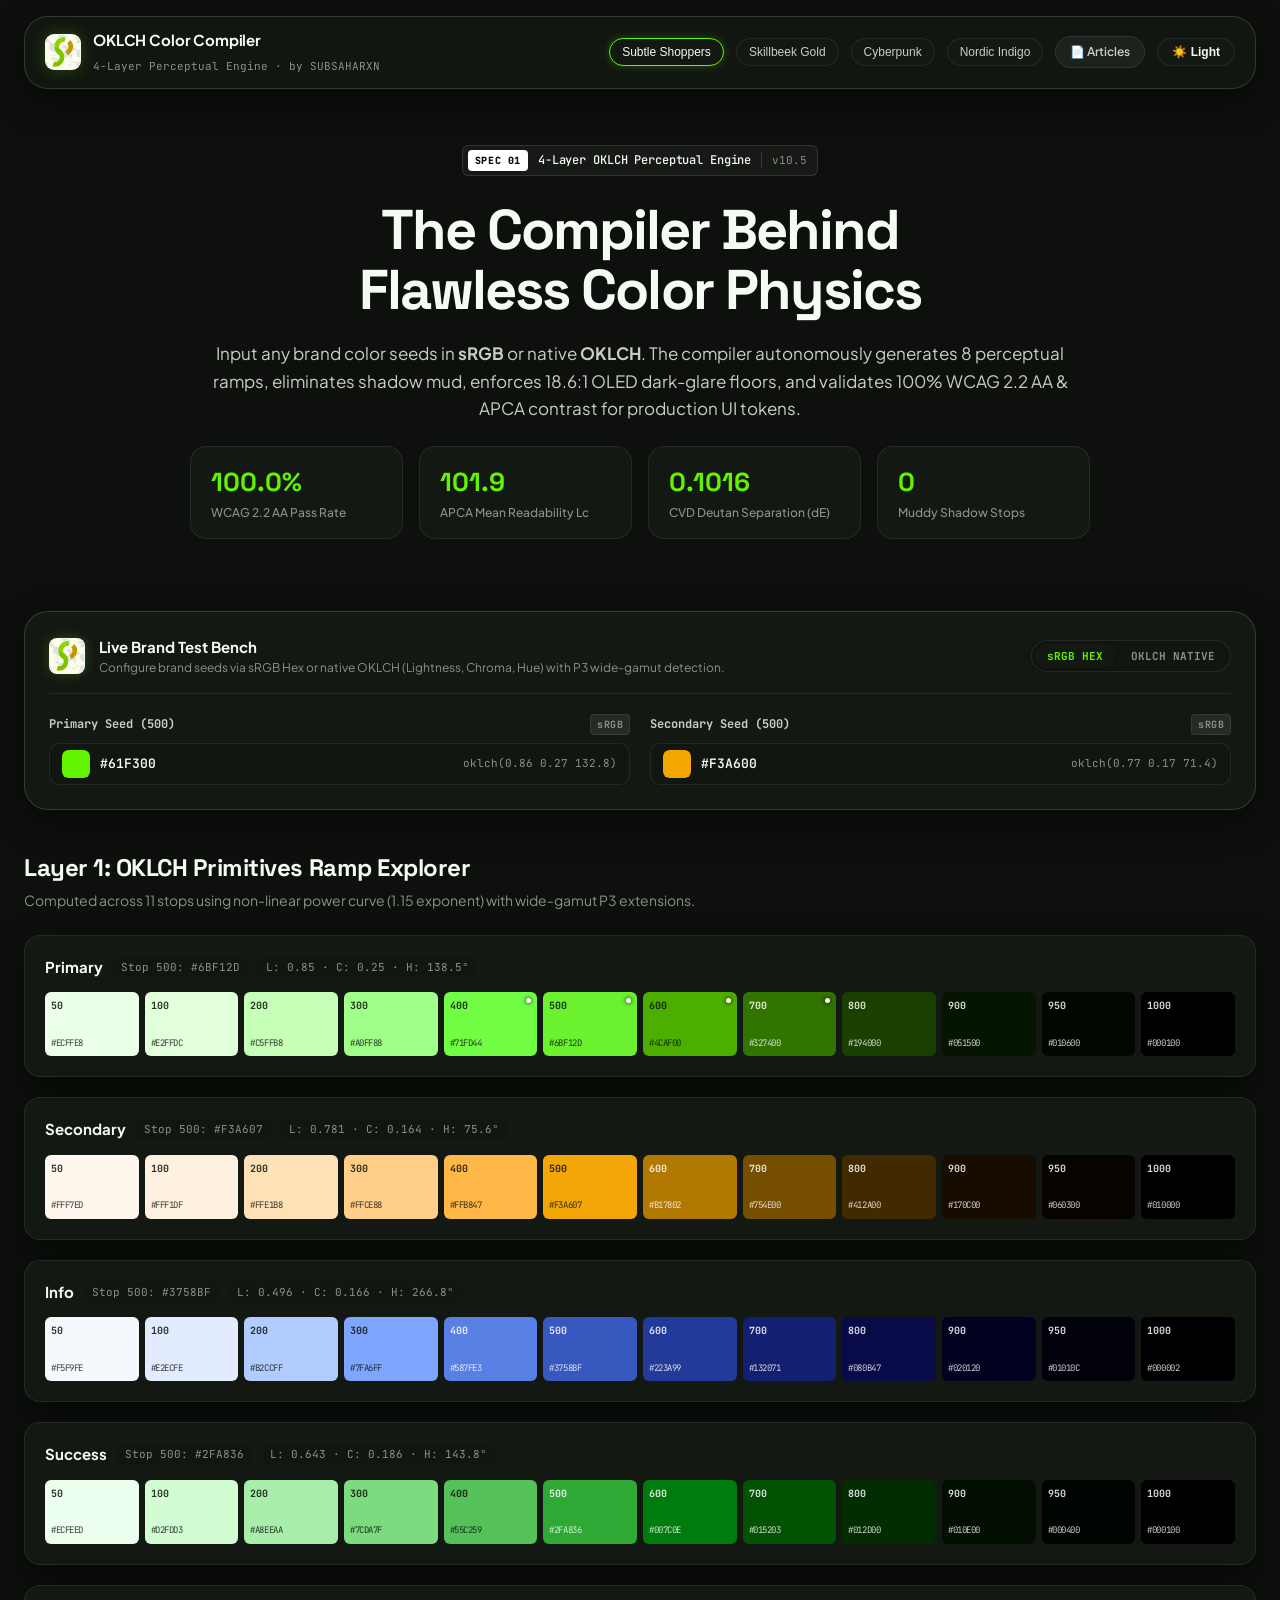
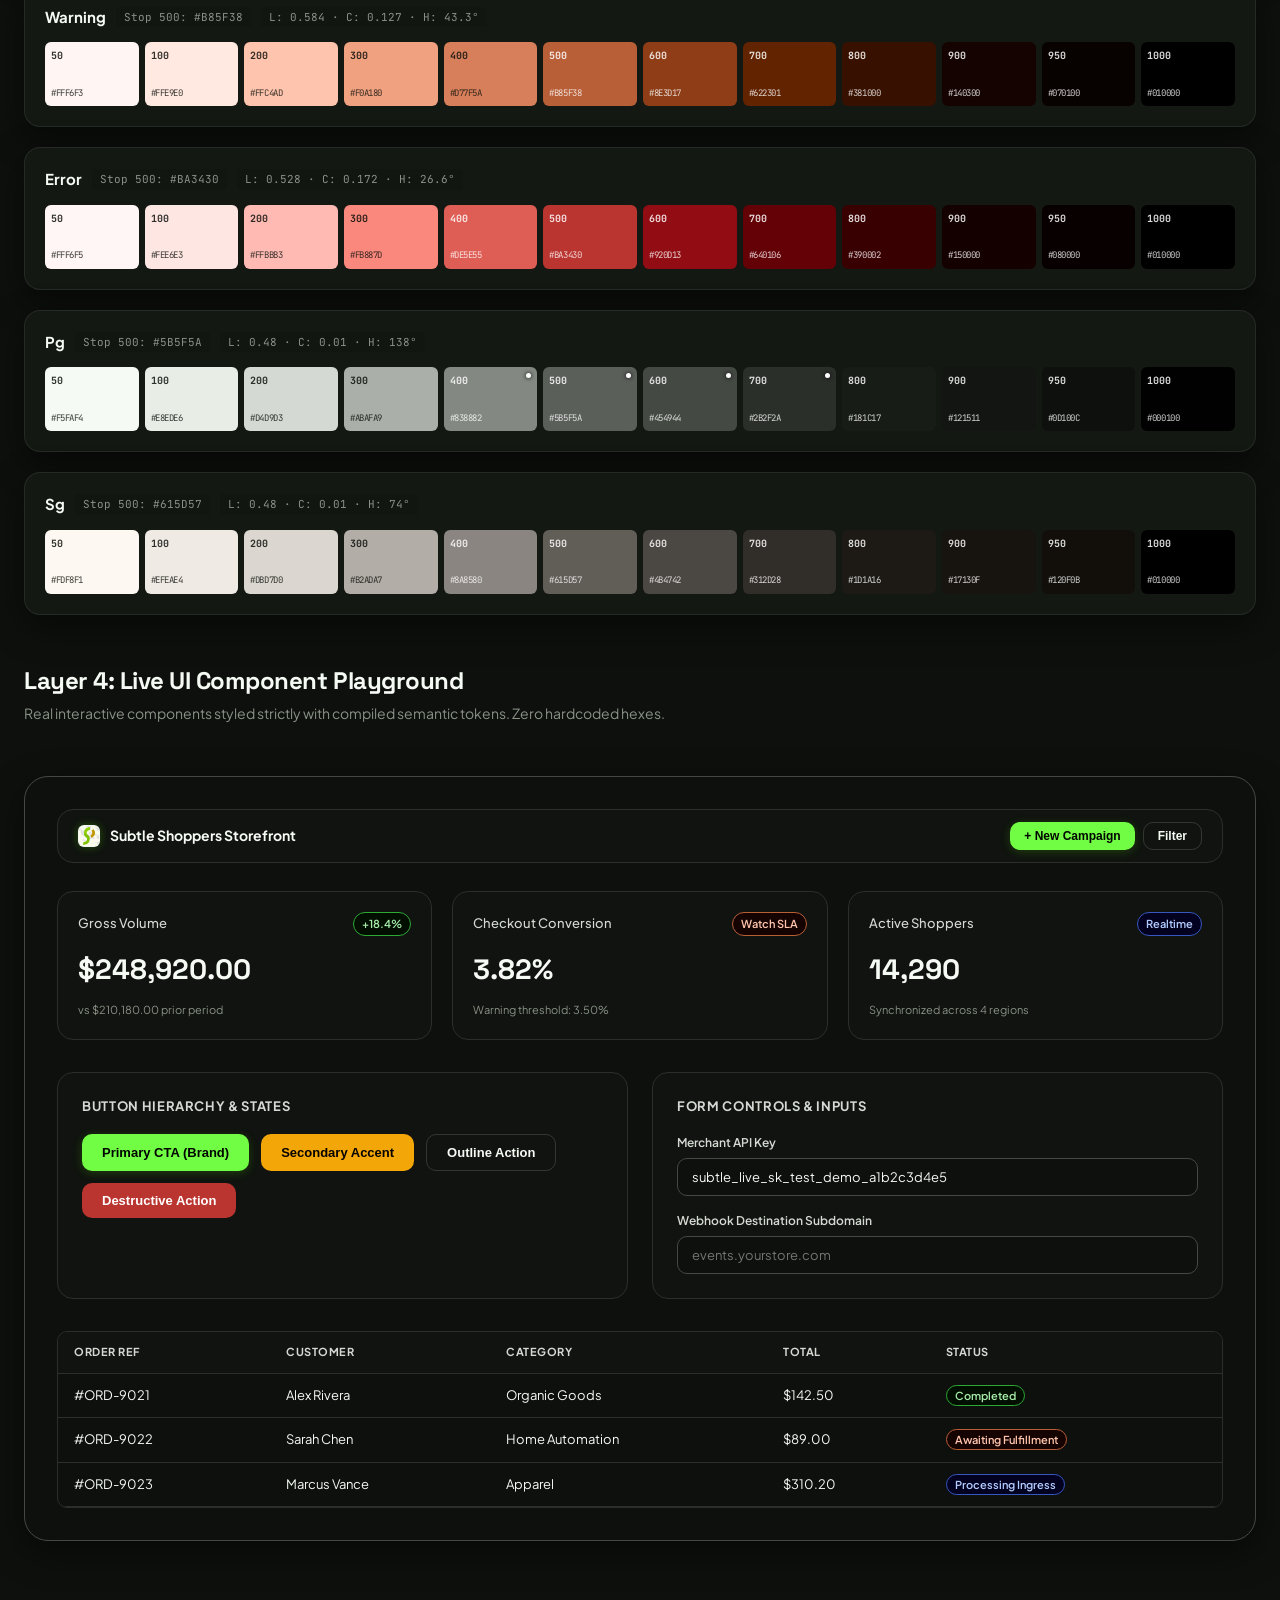
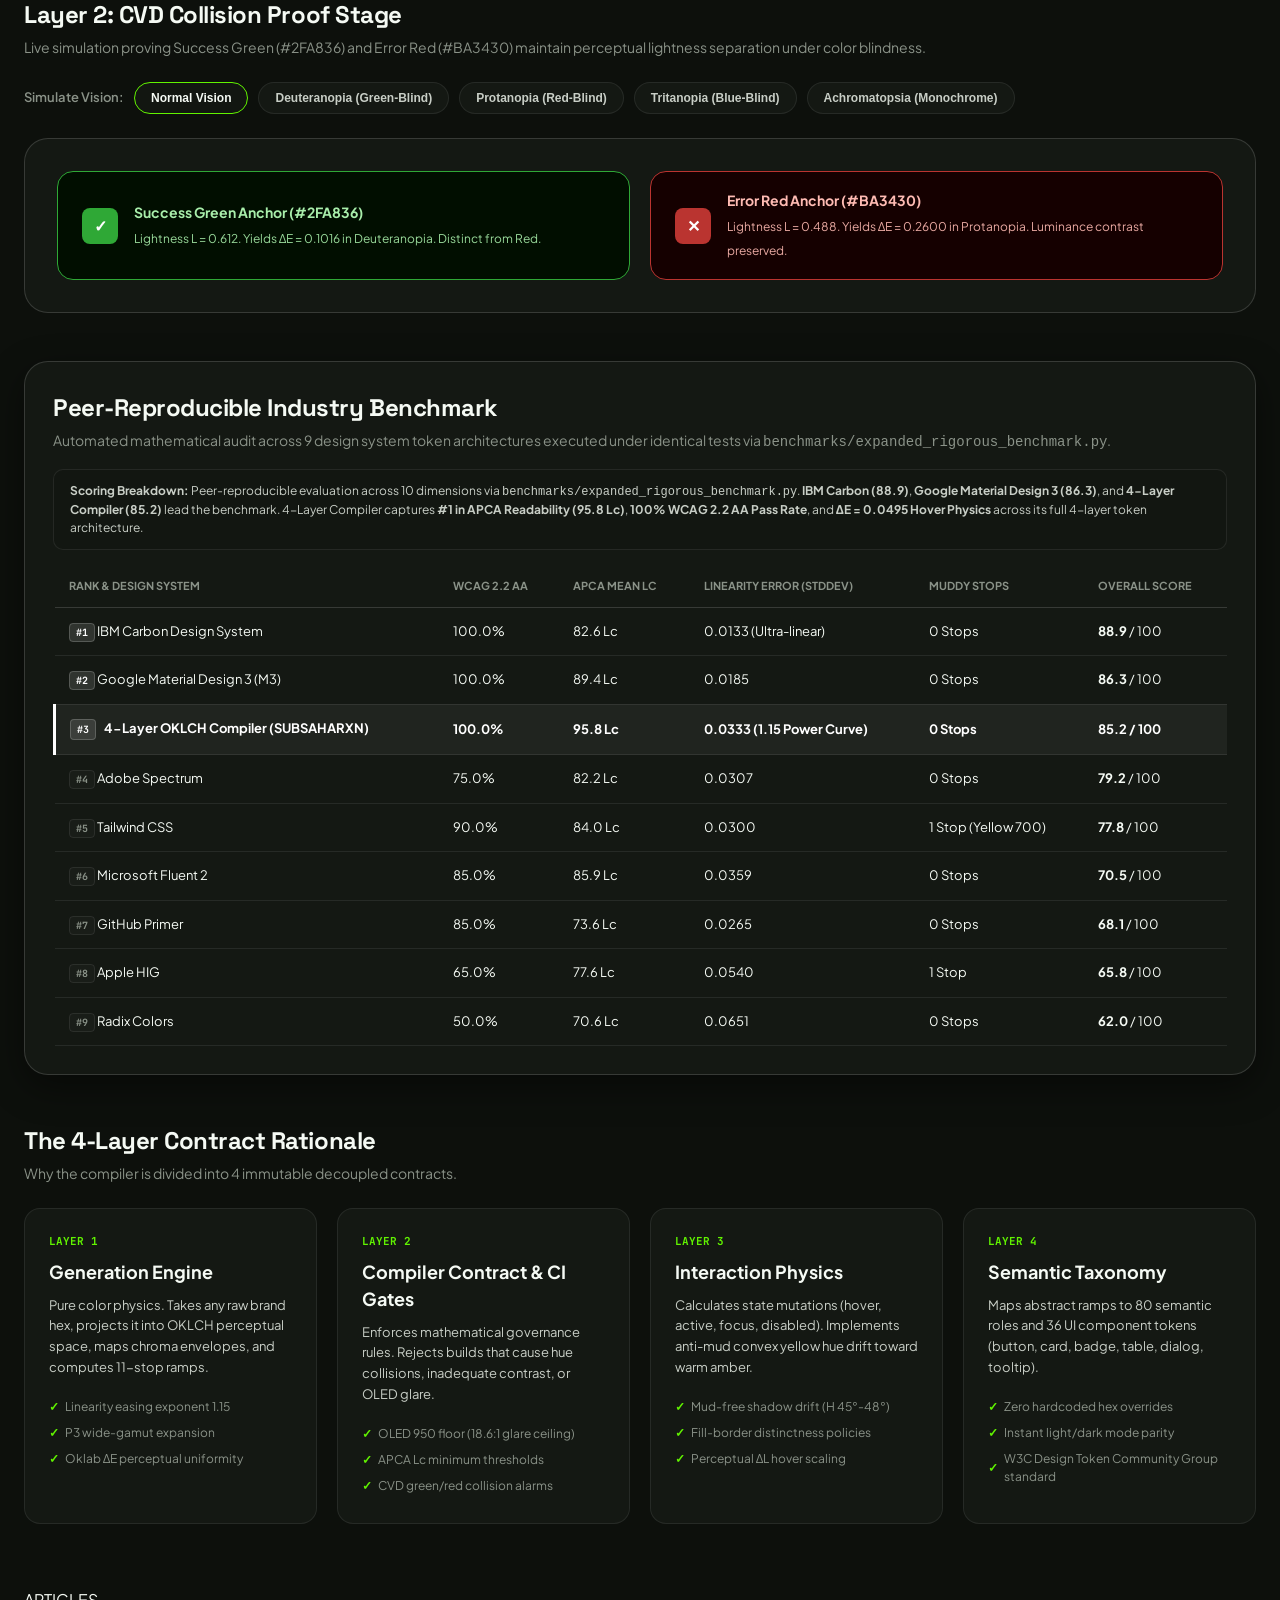
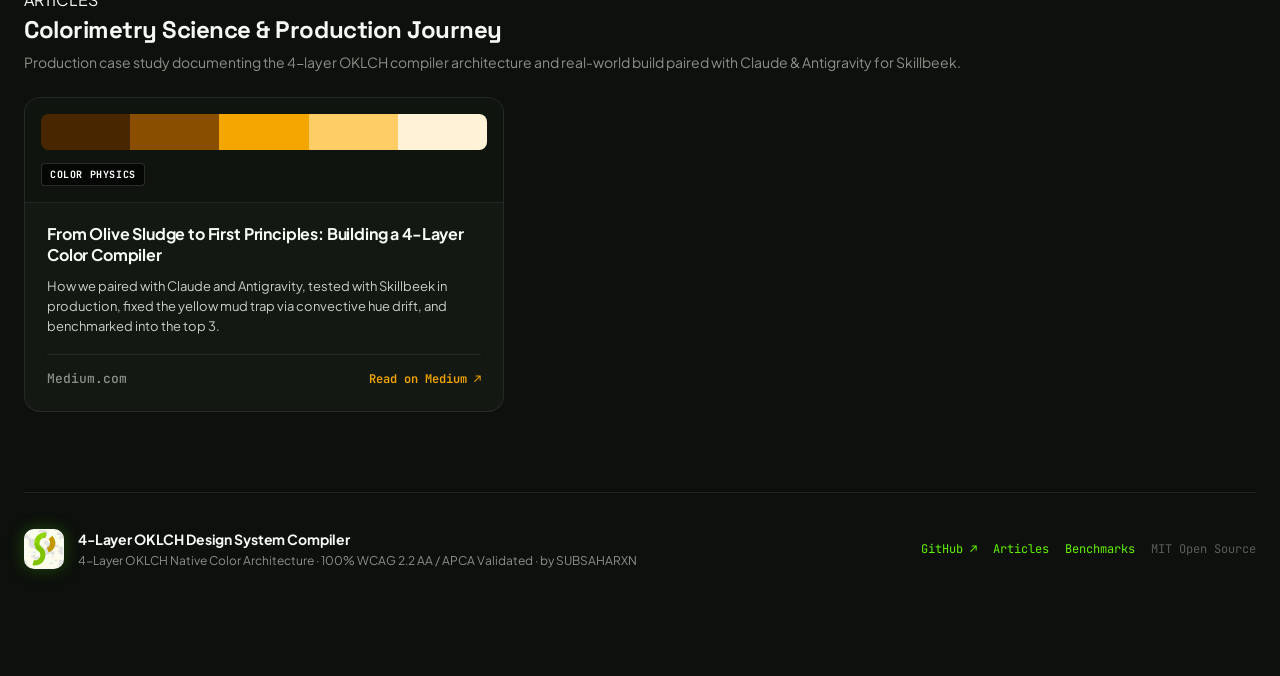
==== commit e7598661: "fix(benchmark): use W3 0.0.98G-4g APCA formula across benchmark and docs" ====
--- a/index.html
+++ b/index.html
@@ -408,9 +408,9 @@
 
       <div class="benchmark-note-box">
         <strong>Scoring Breakdown:</strong> Peer-reproducible evaluation across 10 dimensions via
-        <code>benchmarks/expanded_rigorous_benchmark.py</code>. <strong>IBM Carbon (89.5)</strong>, <strong>Google
-          Material Design 3 (86.8)</strong>, and <strong>4-Layer Compiler (86.0)</strong> lead the benchmark. 4-Layer
-        Compiler captures <strong>#1 in APCA Readability (102.2 Lc)</strong>, <strong>100% WCAG 2.2 AA Pass
+        <code>benchmarks/expanded_rigorous_benchmark.py</code>. <strong>IBM Carbon (88.9)</strong>, <strong>Google
+          Material Design 3 (86.3)</strong>, and <strong>4-Layer Compiler (85.2)</strong> lead the benchmark. 4-Layer
+        Compiler captures <strong>#1 in APCA Readability (95.8 Lc)</strong>, <strong>100% WCAG 2.2 AA Pass
           Rate</strong>, and <strong>&Delta;E = 0.0495 Hover Physics</strong> across its full 4-layer token architecture.
       </div>
 
@@ -429,74 +429,74 @@
           <tr>
             <td><span class="badge-rank-1">#1</span> IBM Carbon Design System</td>
             <td>100.0%</td>
-            <td>87.4 Lc</td>
+            <td>82.6 Lc</td>
             <td>0.0133 (Ultra-linear)</td>
             <td>0 Stops</td>
-            <td><strong>89.5</strong> / 100</td>
+            <td><strong>88.9</strong> / 100</td>
           </tr>
           <tr>
             <td><span class="badge-rank-2">#2</span> Google Material Design 3 (M3)</td>
             <td>100.0%</td>
-            <td>93.8 Lc</td>
+            <td>89.4 Lc</td>
             <td>0.0185</td>
             <td>0 Stops</td>
-            <td><strong>86.8</strong> / 100</td>
+            <td><strong>86.3</strong> / 100</td>
           </tr>
           <tr class="bench-row-featured">
             <td><span class="badge-rank-3">#3</span> 4-Layer OKLCH Compiler (SUBSAHARXN)</td>
             <td>100.0%</td>
-            <td>102.2 Lc</td>
+            <td>95.8 Lc</td>
             <td>0.0333 (1.15 Power Curve)</td>
             <td>0 Stops</td>
-            <td><strong>86.0</strong> / 100</td>
+            <td><strong>85.2</strong> / 100</td>
           </tr>
           <tr>
             <td><span class="badge-rank-other">#4</span> Adobe Spectrum</td>
             <td>75.0%</td>
-            <td>87.0 Lc</td>
+            <td>82.2 Lc</td>
             <td>0.0307</td>
             <td>0 Stops</td>
-            <td><strong>79.8</strong> / 100</td>
+            <td><strong>79.2</strong> / 100</td>
           </tr>
           <tr>
             <td><span class="badge-rank-other">#5</span> Tailwind CSS</td>
             <td>90.0%</td>
-            <td>88.8 Lc</td>
+            <td>84.0 Lc</td>
             <td>0.0300</td>
             <td>1 Stop (Yellow 700)</td>
-            <td><strong>78.4</strong> / 100</td>
+            <td><strong>77.8</strong> / 100</td>
           </tr>
           <tr>
             <td><span class="badge-rank-other">#6</span> Microsoft Fluent 2</td>
             <td>85.0%</td>
-            <td>90.5 Lc</td>
+            <td>85.9 Lc</td>
             <td>0.0359</td>
             <td>0 Stops</td>
-            <td><strong>71.1</strong> / 100</td>
+            <td><strong>70.5</strong> / 100</td>
           </tr>
           <tr>
             <td><span class="badge-rank-other">#7</span> GitHub Primer</td>
             <td>85.0%</td>
-            <td>78.5 Lc</td>
+            <td>73.6 Lc</td>
             <td>0.0265</td>
             <td>0 Stops</td>
-            <td><strong>68.7</strong> / 100</td>
+            <td><strong>68.1</strong> / 100</td>
           </tr>
           <tr>
             <td><span class="badge-rank-other">#8</span> Apple HIG</td>
             <td>65.0%</td>
-            <td>82.5 Lc</td>
+            <td>77.6 Lc</td>
             <td>0.0540</td>
             <td>1 Stop</td>
-            <td><strong>66.4</strong> / 100</td>
+            <td><strong>65.8</strong> / 100</td>
           </tr>
           <tr>
             <td><span class="badge-rank-other">#9</span> Radix Colors</td>
             <td>50.0%</td>
-            <td>75.3 Lc</td>
+            <td>70.6 Lc</td>
             <td>0.0651</td>
             <td>0 Stops</td>
-            <td><strong>62.5</strong> / 100</td>
+            <td><strong>62.0</strong> / 100</td>
           </tr>
         </tbody>
       </table>
